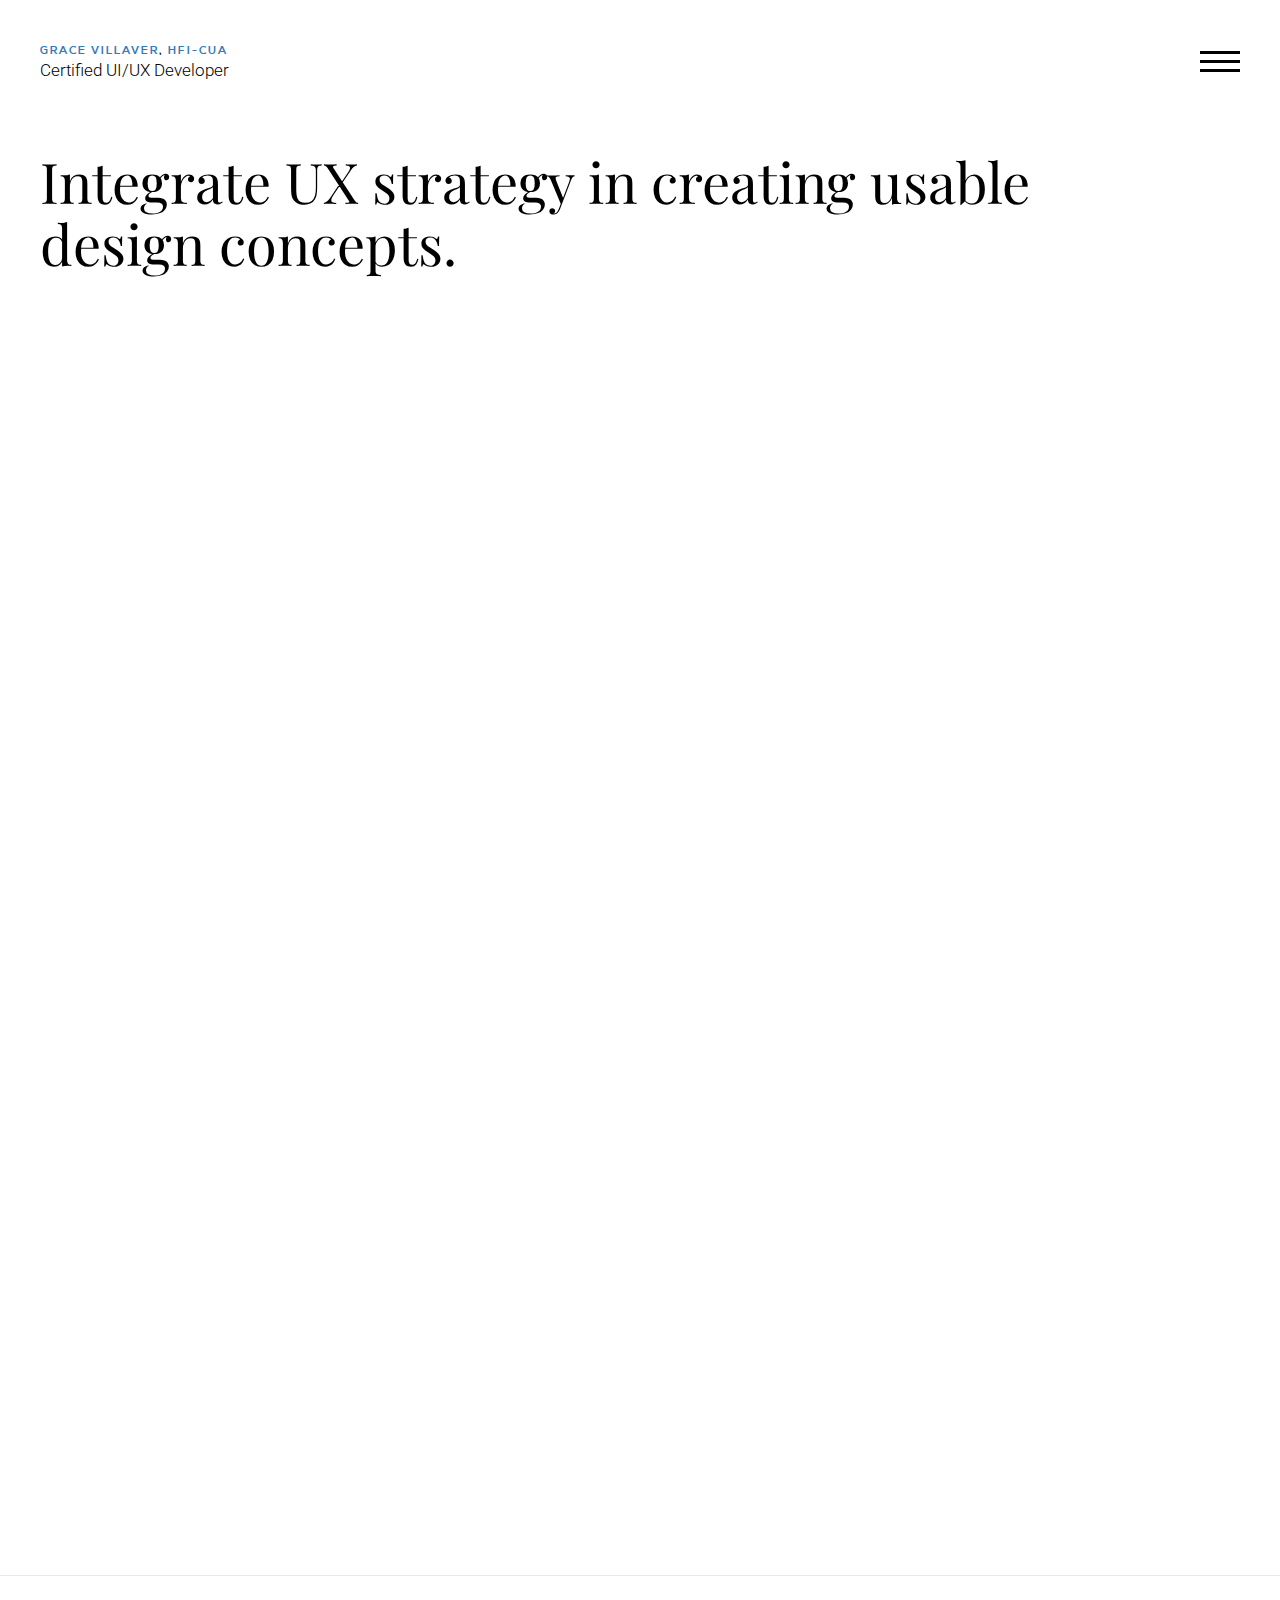
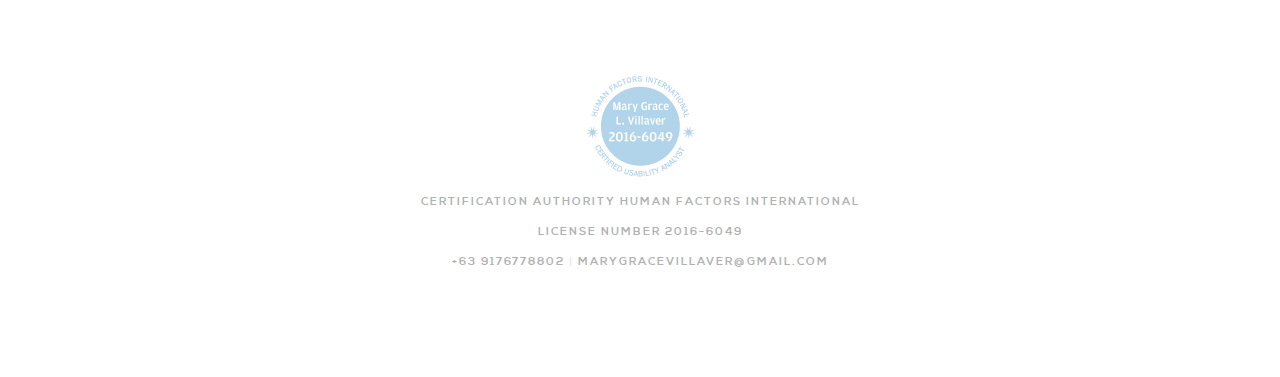
==== index.html @ 96f2c21b "update fav" ====
<!DOCTYPE html>
<html>

<head>
  <title>Mary Grace Villaver - Portfolio</title>
  <meta name="viewport" content="width=device-width, initial-scale=1, maximum-scale=1">
  <meta charset="utf-8">
  <meta name="format-detection" content="telephone=no">
  <link rel="stylesheet" type="text/css" href="css/core.css">
  <link rel="stylesheet" type="text/css" href="css/elements.css">
  <link rel="stylesheet" type="text/css" href="css/custom.css">
  <link rel="icon" type="image/png" href="favicon.png?version=1">
</head>

<body class="preload">
  <div class="container-fluid">
    <header>
      <div class="container">
        <div class="row">
          <div class="col-md-6 col-xs-10">
            <div class="author brand"><a href="/">Grace Villaver</a>, <a
                href="https://humanfactors.com/certification/cua_directorylist_byname.asp?listview=lastname&alphabet=A" target="_blank">HFI-CUA</a>
            </div>
            <div class="title">Certified UI/UX Developer</div>
          </div>
          <div class="col-md-6 col-xs-2">
            <div class="nav-trigger">
              <div class="bar"></div>
              <div class="bar"></div>
              <div class="bar"></div>
            </div>
          </div>
        </div>
      </div>
    </header>
    <section class="intro">
      <div class="container mb-xl">
        <div class="row">
          <div class="col-md-10">
            <h1>Integrate UX strategy in creating usable design concepts.</h1>
          </div>
        </div>
      </div>
      <div class="container" style="display: none;">
        <ul class="filters">
          <li> <a href="#" data-filter="item" class="active filter">All</a></li>
          <li><a href="#" data-filter="artdirection" class="filter">Art Direction</a></li>
          <li><a href="#" data-filter="design" class="filter">Design</a></li>
          <li><a href="#" data-filter="photography" class="filter">Photography</a></li>
        </ul>
      </div>
    </section>
    <section>
      <div class="container">
        <div class="row grid">
          <a href="https://goo.gl/xrkcQx" class="item col-md-3 col-sm-6 col-xs-6 artdirection" target="_blank">
            <div class="inner">
              <div class="thumb"><img alt="Certificates" src="images/portfolio/certification.png"></div>
              <div class="caption">
                <div class="title">Certification</div>
                <!-- <div class="tag">Fashion</div> -->
              </div>
            </div>
          </a>

          <a href="https://photos.app.goo.gl/BHUzDHDjCNUk6UmB6" class="item col-md-3 col-sm-6 col-xs-6 artdirection"
            target="_blank">
            <div class="inner">
              <div class="thumb"><img alt="E-commerce" src="images/portfolio/websites-e.png"></div>
              <div class="caption">
                <div class="title">Websites (E-commerce)</div>
              </div>
            </div>
          </a>

          <a href="https://goo.gl/NF1tDr" class="item col-md-3 col-sm-6 col-xs-6 design lightbox" target="_blank">
            <div class="inner">
              <div class="thumb"><img alt="Mobile" src="images/portfolio/mobile.png"></div>
              <div class="caption">
                <div class="title">Mobile</div>
              </div>
            </div>
          </a>
          <a href="https://goo.gl/photos/QNAVKmdT2AStiPMP7" class="item col-md-3 col-sm-6 col-xs-6 artdirection"
            target="_blank">
            <div class="inner">
              <div class="thumb"><img alt="Websites" src="images/portfolio/websites.png"></div>
              <div class="caption">
                <div class="title">Websites</div>
              </div>
            </div>
          </a>

          <a href="https://goo.gl/LW2xY6" class="item col-md-3 col-sm-6 col-xs-6 photography" target="_blank">
            <div class="inner">
              <div class="thumb"><img alt="Social Media Banners" src="images/portfolio/social.png"></div>
              <div class="caption">
                <div class="title">Social Media Banners</div>
              </div>
            </div>
          </a>

          <a href="https://goo.gl/k7PmaB" class="item col-md-3 col-sm-6 col-xs-6 artdirection" target="_blank">
            <div class="inner">
              <div class="thumb"><img alt="Email Newsletter" src="images/portfolio/email.png"></div>
              <div class="caption">
                <div class="title">Email Newsletter</div>
              </div>
            </div>
          </a>
    
          <a href="https://goo.gl/ynpqjy" class="item col-md-3 col-sm-6 col-xs-6 identity" target="_blank">
            <div class="inner">
              <div class="thumb"><img alt="UN IOM Works" src="images/portfolio/08.png"></div>
              <div class="caption">
                <div class="title">UN IOM Works</div>
              </div>
            </div>
          </a>
          <a href="https://goo.gl/6w8etf" class="item col-md-3 col-sm-6 col-xs-6 identity" target="_blank">
            <div class="inner">
              <div class="thumb"><img alt="Collaterals" src="images/portfolio/collaterals.png"></div>
              <div class="caption">
                <div class="title">Collaterals</div>
              </div>
            </div>
          </a>

          <a href="images/cv-mary-grace-villaver-cua.pdf" target="_blank" class="item col-md-3 col-sm-6 col-xs-6 photography" download>
            <div class="inner">
              <div class="thumb"><img alt="Lifestyle" src="images/portfolio/download.png"></div>
              <div class="caption">
                <div class="title">Download my CV</div>
              </div>
            </div>
          </a>

        </div>
      </div>
    </section>
    <footer>
      <div class="container">
        <div class="row" style="line-height:30px;">
          <div class="col-md-12 text-center" style="margin-bottom:10px;"><span><img alt="HFI Seal"
                src="images/hfi-seal.png"></span>
          </div>
          <div class="col-md-12 text-center"><span>CERTIFICATION AUTHORITY Human Factors International</span></div>
          <div class="col-md-12 text-center"><span>LICENSE NUMBER 2016-6049</span></div>
          <div class="col-md-12 text-center"><span>+63 9176778802 <span
                class="divider"> | </span>marygracevillaver@gmail.com</span></div>
        </div>
      </div>
    </footer>
  </div>
  <aside id="navigation">
    <div class="inner">
      <div class="nav-trigger">
        <div class="bar"></div>
        <div class="bar"></div>
        <div class="bar"></div>
      </div>
      <ul class="menu">
        <li> <a href="/">Works</a></li>
        <li> <a href="pages/about.html">About</a></li>
        <!-- <li> <a href="pages/blog.html">Blog</a></li> -->
      </ul>
      <hr>
      <p>"With about ten years of Professional experience practicing the field of UX/UI and as a Certified Usability
        Analyst. I have been involved in interpreting business needs and integrate UX strategy in creating usable design
        concepts. Produce functional front-end experiences that will complement the back-end, as designed by outsourced
        software development teams. Interpret business needs and integrate UX strategy in creating usable design
        concepts.Conduct user acceptance tests and research for ways to improve design features.</p>
      <hr>
      <ul class="menu-small">
        <li> <a href="https://www.linkedin.com/in/grace-villaver-hfi-cua" target="_blank">Linkedin</a></li>
        <li> <a href="mailto:marygracevillaver@gmail.com?Subject=Hello">Email</a></li>
        <li> <a href="images/cv-mary-grace-villaver-cua.pdf" target="_blank" download>Download my CV</a></li>
      </ul>
    </div>
  </aside>
  <script src="js/assets/jquery.js"></script>
  <script src="js/assets/bootstrap.js"></script>
  <script src="js/assets/imagesloaded.pkgd.min.js"></script>
  <script src="js/assets/validation.js"></script>
  <script src="js/assets/packery.pkgd.min.js"></script>
  <script src="js/assets/velocity.min.js"></script>
  <script src="js/assets/typed.min.js"></script>
  <script src="modules/tera-lightbox/tera-lightbox.js"></script>
  <script src="js/assets/animsition.js"></script>
  <script src="js/functions.js"></script>
</body>

</html>
---- css/core.css ----
@charset "UTF-8";
/*--------------
---   Core   ---
---------------*/
/*!
 * Bootstrap v3.3.6 (http://getbootstrap.com)
 * Copyright 2011-2015 Twitter, Inc.
 * Licensed under MIT (https://github.com/twbs/bootstrap/blob/master/LICENSE)
 */
/*! normalize.css v3.0.3 | MIT License | github.com/necolas/normalize.css */
@import url(https://fonts.googleapis.com/css?family=Roboto:400,300,700);
@import url(https://fonts.googleapis.com/css?family=Playfair+Display);
html {
  font-family: sans-serif;
  -ms-text-size-adjust: 100%;
  -webkit-text-size-adjust: 100%;
}

body {
  margin: 0;
}

article,
aside,
details,
figcaption,
figure,
footer,
header,
hgroup,
main,
menu,
nav,
section,
summary {
  display: block;
}

audio,
canvas,
progress,
video {
  display: inline-block;
  vertical-align: baseline;
}

audio:not([controls]) {
  display: none;
  height: 0;
}

[hidden],
template {
  display: none;
}

a {
  background-color: transparent;
}

a:active,
a:hover {
  outline: 0;
}

abbr[title] {
  border-bottom: 1px dotted;
}

b,
strong {
  font-weight: bold;
}

dfn {
  font-style: italic;
}

h1 {
  font-size: 2em;
  margin: 0.67em 0;
}

mark {
  background: #ff0;
  color: #000;
}

small {
  font-size: 80%;
}

sub,
sup {
  font-size: 75%;
  line-height: 0;
  position: relative;
  vertical-align: baseline;
}

sup {
  top: -0.5em;
}

sub {
  bottom: -0.25em;
}

img {
  border: 0;
}

svg:not(:root) {
  overflow: hidden;
}

figure {
  margin: 1em 40px;
}

hr {
  box-sizing: content-box;
  height: 0;
}

pre {
  overflow: auto;
}

code,
kbd,
pre,
samp {
  font-family: monospace, monospace;
  font-size: 1em;
}

button,
input,
optgroup,
select,
textarea {
  color: inherit;
  font: inherit;
  margin: 0;
}

button {
  overflow: visible;
}

button,
select {
  text-transform: none;
}

button,
html input[type="button"],
input[type="reset"],
input[type="submit"] {
  -webkit-appearance: button;
  cursor: pointer;
}

button[disabled],
html input[disabled] {
  cursor: default;
}

button::-moz-focus-inner,
input::-moz-focus-inner {
  border: 0;
  padding: 0;
}

input {
  line-height: normal;
}

input[type="checkbox"],
input[type="radio"] {
  box-sizing: border-box;
  padding: 0;
}

input[type="number"]::-webkit-inner-spin-button,
input[type="number"]::-webkit-outer-spin-button {
  height: auto;
}

input[type="search"] {
  -webkit-appearance: textfield;
  box-sizing: content-box;
}

input[type="search"]::-webkit-search-cancel-button,
input[type="search"]::-webkit-search-decoration {
  -webkit-appearance: none;
}

fieldset {
  border: 1px solid #c0c0c0;
  margin: 0 2px;
  padding: 0.35em 0.625em 0.75em;
}

legend {
  border: 0;
  padding: 0;
}

textarea {
  overflow: auto;
}

optgroup {
  font-weight: bold;
}

table {
  border-collapse: collapse;
  border-spacing: 0;
}

td,
th {
  padding: 0;
}

/*! Source: https://github.com/h5bp/html5-boilerplate/blob/master/src/css/main.css */
@media print {
  *,
  *:before,
  *:after {
    background: transparent !important;
    color: #000 !important;
    box-shadow: none !important;
    text-shadow: none !important;
  }
  a,
  a:visited {
    text-decoration: underline;
  }
  a[href]:after {
    content: " (" attr(href) ")";
  }
  abbr[title]:after {
    content: " (" attr(title) ")";
  }
  a[href^="#"]:after,
  a[href^="javascript:"]:after {
    content: "";
  }
  pre,
  blockquote {
    border: 1px solid #999;
    page-break-inside: avoid;
  }
  thead {
    display: table-header-group;
  }
  tr,
  img {
    page-break-inside: avoid;
  }
  img {
    max-width: 100% !important;
  }
  p,
  h2,
  h3 {
    orphans: 3;
    widows: 3;
  }
  h2,
  h3 {
    page-break-after: avoid;
  }
  .navbar {
    display: none;
  }
  .btn > .caret,
  .dropup > .btn > .caret {
    border-top-color: #000 !important;
  }
  .label {
    border: 1px solid #000;
  }
  .table {
    border-collapse: collapse !important;
  }
  .table td,
  .table th {
    background-color: #fff !important;
  }
  .table-bordered th,
  .table-bordered td {
    border: 1px solid #ddd !important;
  }
}

@font-face {
  font-family: 'Glyphicons Halflings';
  src: url("../fonts/bootstrap/glyphicons-halflings-regular.eot");
  src: url("../fonts/bootstrap/glyphicons-halflings-regular.eot?#iefix") format("embedded-opentype"), url("../fonts/bootstrap/glyphicons-halflings-regular.woff2") format("woff2"), url("../fonts/bootstrap/glyphicons-halflings-regular.woff") format("woff"), url("../fonts/bootstrap/glyphicons-halflings-regular.ttf") format("truetype"), url("../fonts/bootstrap/glyphicons-halflings-regular.svg#glyphicons_halflingsregular") format("svg");
}

.glyphicon {
  position: relative;
  top: 1px;
  display: inline-block;
  font-family: 'Glyphicons Halflings';
  font-style: normal;
  font-weight: normal;
  line-height: 1;
  -webkit-font-smoothing: antialiased;
  -moz-osx-font-smoothing: grayscale;
}

.glyphicon-asterisk:before {
  content: "\002a";
}

.glyphicon-plus:before {
  content: "\002b";
}

.glyphicon-euro:before,
.glyphicon-eur:before {
  content: "\20ac";
}

.glyphicon-minus:before {
  content: "\2212";
}

.glyphicon-cloud:before {
  content: "\2601";
}

.glyphicon-envelope:before {
  content: "\2709";
}

.glyphicon-pencil:before {
  content: "\270f";
}

.glyphicon-glass:before {
  content: "\e001";
}

.glyphicon-music:before {
  content: "\e002";
}

.glyphicon-search:before {
  content: "\e003";
}

.glyphicon-heart:before {
  content: "\e005";
}

.glyphicon-star:before {
  content: "\e006";
}

.glyphicon-star-empty:before {
  content: "\e007";
}

.glyphicon-user:before {
  content: "\e008";
}

.glyphicon-film:before {
  content: "\e009";
}

.glyphicon-th-large:before {
  content: "\e010";
}

.glyphicon-th:before {
  content: "\e011";
}

.glyphicon-th-list:before {
  content: "\e012";
}

.glyphicon-ok:before {
  content: "\e013";
}

.glyphicon-remove:before {
  content: "\e014";
}

.glyphicon-zoom-in:before {
  content: "\e015";
}

.glyphicon-zoom-out:before {
  content: "\e016";
}

.glyphicon-off:before {
  content: "\e017";
}

.glyphicon-signal:before {
  content: "\e018";
}

.glyphicon-cog:before {
  content: "\e019";
}

.glyphicon-trash:before {
  content: "\e020";
}

.glyphicon-home:before {
  content: "\e021";
}

.glyphicon-file:before {
  content: "\e022";
}

.glyphicon-time:before {
  content: "\e023";
}

.glyphicon-road:before {
  content: "\e024";
}

.glyphicon-download-alt:before {
  content: "\e025";
}

.glyphicon-download:before {
  content: "\e026";
}

.glyphicon-upload:before {
  content: "\e027";
}

.glyphicon-inbox:before {
  content: "\e028";
}

.glyphicon-play-circle:before {
  content: "\e029";
}

.glyphicon-repeat:before {
  content: "\e030";
}

.glyphicon-refresh:before {
  content: "\e031";
}

.glyphicon-list-alt:before {
  content: "\e032";
}

.glyphicon-lock:before {
  content: "\e033";
}

.glyphicon-flag:before {
  content: "\e034";
}

.glyphicon-headphones:before {
  content: "\e035";
}

.glyphicon-volume-off:before {
  content: "\e036";
}

.glyphicon-volume-down:before {
  content: "\e037";
}

.glyphicon-volume-up:before {
  content: "\e038";
}

.glyphicon-qrcode:before {
  content: "\e039";
}

.glyphicon-barcode:before {
  content: "\e040";
}

.glyphicon-tag:before {
  content: "\e041";
}

.glyphicon-tags:before {
  content: "\e042";
}

.glyphicon-book:before {
  content: "\e043";
}

.glyphicon-bookmark:before {
  content: "\e044";
}

.glyphicon-print:before {
  content: "\e045";
}

.glyphicon-camera:before {
  content: "\e046";
}

.glyphicon-font:before {
  content: "\e047";
}

.glyphicon-bold:before {
  content: "\e048";
}

.glyphicon-italic:before {
  content: "\e049";
}

.glyphicon-text-height:before {
  content: "\e050";
}

.glyphicon-text-width:before {
  content: "\e051";
}

.glyphicon-align-left:before {
  content: "\e052";
}

.glyphicon-align-center:before {
  content: "\e053";
}

.glyphicon-align-right:before {
  content: "\e054";
}

.glyphicon-align-justify:before {
  content: "\e055";
}

.glyphicon-list:before {
  content: "\e056";
}

.glyphicon-indent-left:before {
  content: "\e057";
}

.glyphicon-indent-right:before {
  content: "\e058";
}

.glyphicon-facetime-video:before {
  content: "\e059";
}

.glyphicon-picture:before {
  content: "\e060";
}

.glyphicon-map-marker:before {
  content: "\e062";
}

.glyphicon-adjust:before {
  content: "\e063";
}

.glyphicon-tint:before {
  content: "\e064";
}

.glyphicon-edit:before {
  content: "\e065";
}

.glyphicon-share:before {
  content: "\e066";
}

.glyphicon-check:before {
  content: "\e067";
}

.glyphicon-move:before {
  content: "\e068";
}

.glyphicon-step-backward:before {
  content: "\e069";
}

.glyphicon-fast-backward:before {
  content: "\e070";
}

.glyphicon-backward:before {
  content: "\e071";
}

.glyphicon-play:before {
  content: "\e072";
}

.glyphicon-pause:before {
  content: "\e073";
}

.glyphicon-stop:before {
  content: "\e074";
}

.glyphicon-forward:before {
  content: "\e075";
}

.glyphicon-fast-forward:before {
  content: "\e076";
}

.glyphicon-step-forward:before {
  content: "\e077";
}

.glyphicon-eject:before {
  content: "\e078";
}

.glyphicon-chevron-left:before {
  content: "\e079";
}

.glyphicon-chevron-right:before {
  content: "\e080";
}

.glyphicon-plus-sign:before {
  content: "\e081";
}

.glyphicon-minus-sign:before {
  content: "\e082";
}

.glyphicon-remove-sign:before {
  content: "\e083";
}

.glyphicon-ok-sign:before {
  content: "\e084";
}

.glyphicon-question-sign:before {
  content: "\e085";
}

.glyphicon-info-sign:before {
  content: "\e086";
}

.glyphicon-screenshot:before {
  content: "\e087";
}

.glyphicon-remove-circle:before {
  content: "\e088";
}

.glyphicon-ok-circle:before {
  content: "\e089";
}

.glyphicon-ban-circle:before {
  content: "\e090";
}

.glyphicon-arrow-left:before {
  content: "\e091";
}

.glyphicon-arrow-right:before {
  content: "\e092";
}

.glyphicon-arrow-up:before {
  content: "\e093";
}

.glyphicon-arrow-down:before {
  content: "\e094";
}

.glyphicon-share-alt:before {
  content: "\e095";
}

.glyphicon-resize-full:before {
  content: "\e096";
}

.glyphicon-resize-small:before {
  content: "\e097";
}

.glyphicon-exclamation-sign:before {
  content: "\e101";
}

.glyphicon-gift:before {
  content: "\e102";
}

.glyphicon-leaf:before {
  content: "\e103";
}

.glyphicon-fire:before {
  content: "\e104";
}

.glyphicon-eye-open:before {
  content: "\e105";
}

.glyphicon-eye-close:before {
  content: "\e106";
}

.glyphicon-warning-sign:before {
  content: "\e107";
}

.glyphicon-plane:before {
  content: "\e108";
}

.glyphicon-calendar:before {
  content: "\e109";
}

.glyphicon-random:before {
  content: "\e110";
}

.glyphicon-comment:before {
  content: "\e111";
}

.glyphicon-magnet:before {
  content: "\e112";
}

.glyphicon-chevron-up:before {
  content: "\e113";
}

.glyphicon-chevron-down:before {
  content: "\e114";
}

.glyphicon-retweet:before {
  content: "\e115";
}

.glyphicon-shopping-cart:before {
  content: "\e116";
}

.glyphicon-folder-close:before {
  content: "\e117";
}

.glyphicon-folder-open:before {
  content: "\e118";
}

.glyphicon-resize-vertical:before {
  content: "\e119";
}

.glyphicon-resize-horizontal:before {
  content: "\e120";
}

.glyphicon-hdd:before {
  content: "\e121";
}

.glyphicon-bullhorn:before {
  content: "\e122";
}

.glyphicon-bell:before {
  content: "\e123";
}

.glyphicon-certificate:before {
  content: "\e124";
}

.glyphicon-thumbs-up:before {
  content: "\e125";
}

.glyphicon-thumbs-down:before {
  content: "\e126";
}

.glyphicon-hand-right:before {
  content: "\e127";
}

.glyphicon-hand-left:before {
  content: "\e128";
}

.glyphicon-hand-up:before {
  content: "\e129";
}

.glyphicon-hand-down:before {
  content: "\e130";
}

.glyphicon-circle-arrow-right:before {
  content: "\e131";
}

.glyphicon-circle-arrow-left:before {
  content: "\e132";
}

.glyphicon-circle-arrow-up:before {
  content: "\e133";
}

.glyphicon-circle-arrow-down:before {
  content: "\e134";
}

.glyphicon-globe:before {
  content: "\e135";
}

.glyphicon-wrench:before {
  content: "\e136";
}

.glyphicon-tasks:before {
  content: "\e137";
}

.glyphicon-filter:before {
  content: "\e138";
}

.glyphicon-briefcase:before {
  content: "\e139";
}

.glyphicon-fullscreen:before {
  content: "\e140";
}

.glyphicon-dashboard:before {
  content: "\e141";
}

.glyphicon-paperclip:before {
  content: "\e142";
}

.glyphicon-heart-empty:before {
  content: "\e143";
}

.glyphicon-link:before {
  content: "\e144";
}

.glyphicon-phone:before {
  content: "\e145";
}

.glyphicon-pushpin:before {
  content: "\e146";
}

.glyphicon-usd:before {
  content: "\e148";
}

.glyphicon-gbp:before {
  content: "\e149";
}

.glyphicon-sort:before {
  content: "\e150";
}

.glyphicon-sort-by-alphabet:before {
  content: "\e151";
}

.glyphicon-sort-by-alphabet-alt:before {
  content: "\e152";
}

.glyphicon-sort-by-order:before {
  content: "\e153";
}

.glyphicon-sort-by-order-alt:before {
  content: "\e154";
}

.glyphicon-sort-by-attributes:before {
  content: "\e155";
}

.glyphicon-sort-by-attributes-alt:before {
  content: "\e156";
}

.glyphicon-unchecked:before {
  content: "\e157";
}

.glyphicon-expand:before {
  content: "\e158";
}

.glyphicon-collapse-down:before {
  content: "\e159";
}

.glyphicon-collapse-up:before {
  content: "\e160";
}

.glyphicon-log-in:before {
  content: "\e161";
}

.glyphicon-flash:before {
  content: "\e162";
}

.glyphicon-log-out:before {
  content: "\e163";
}

.glyphicon-new-window:before {
  content: "\e164";
}

.glyphicon-record:before {
  content: "\e165";
}

.glyphicon-save:before {
  content: "\e166";
}

.glyphicon-open:before {
  content: "\e167";
}

.glyphicon-saved:before {
  content: "\e168";
}

.glyphicon-import:before {
  content: "\e169";
}

.glyphicon-export:before {
  content: "\e170";
}

.glyphicon-send:before {
  content: "\e171";
}

.glyphicon-floppy-disk:before {
  content: "\e172";
}

.glyphicon-floppy-saved:before {
  content: "\e173";
}

.glyphicon-floppy-remove:before {
  content: "\e174";
}

.glyphicon-floppy-save:before {
  content: "\e175";
}

.glyphicon-floppy-open:before {
  content: "\e176";
}

.glyphicon-credit-card:before {
  content: "\e177";
}

.glyphicon-transfer:before {
  content: "\e178";
}

.glyphicon-cutlery:before {
  content: "\e179";
}

.glyphicon-header:before {
  content: "\e180";
}

.glyphicon-compressed:before {
  content: "\e181";
}

.glyphicon-earphone:before {
  content: "\e182";
}

.glyphicon-phone-alt:before {
  content: "\e183";
}

.glyphicon-tower:before {
  content: "\e184";
}

.glyphicon-stats:before {
  content: "\e185";
}

.glyphicon-sd-video:before {
  content: "\e186";
}

.glyphicon-hd-video:before {
  content: "\e187";
}

.glyphicon-subtitles:before {
  content: "\e188";
}

.glyphicon-sound-stereo:before {
  content: "\e189";
}

.glyphicon-sound-dolby:before {
  content: "\e190";
}

.glyphicon-sound-5-1:before {
  content: "\e191";
}

.glyphicon-sound-6-1:before {
  content: "\e192";
}

.glyphicon-sound-7-1:before {
  content: "\e193";
}

.glyphicon-copyright-mark:before {
  content: "\e194";
}

.glyphicon-registration-mark:before {
  content: "\e195";
}

.glyphicon-cloud-download:before {
  content: "\e197";
}

.glyphicon-cloud-upload:before {
  content: "\e198";
}

.glyphicon-tree-conifer:before {
  content: "\e199";
}

.glyphicon-tree-deciduous:before {
  content: "\e200";
}

.glyphicon-cd:before {
  content: "\e201";
}

.glyphicon-save-file:before {
  content: "\e202";
}

.glyphicon-open-file:before {
  content: "\e203";
}

.glyphicon-level-up:before {
  content: "\e204";
}

.glyphicon-copy:before {
  content: "\e205";
}

.glyphicon-paste:before {
  content: "\e206";
}

.glyphicon-alert:before {
  content: "\e209";
}

.glyphicon-equalizer:before {
  content: "\e210";
}

.glyphicon-king:before {
  content: "\e211";
}

.glyphicon-queen:before {
  content: "\e212";
}

.glyphicon-pawn:before {
  content: "\e213";
}

.glyphicon-bishop:before {
  content: "\e214";
}

.glyphicon-knight:before {
  content: "\e215";
}

.glyphicon-baby-formula:before {
  content: "\e216";
}

.glyphicon-tent:before {
  content: "\26fa";
}

.glyphicon-blackboard:before {
  content: "\e218";
}

.glyphicon-bed:before {
  content: "\e219";
}

.glyphicon-apple:before {
  content: "\f8ff";
}

.glyphicon-erase:before {
  content: "\e221";
}

.glyphicon-hourglass:before {
  content: "\231b";
}

.glyphicon-lamp:before {
  content: "\e223";
}

.glyphicon-duplicate:before {
  content: "\e224";
}

.glyphicon-piggy-bank:before {
  content: "\e225";
}

.glyphicon-scissors:before {
  content: "\e226";
}

.glyphicon-bitcoin:before {
  content: "\e227";
}

.glyphicon-btc:before {
  content: "\e227";
}

.glyphicon-xbt:before {
  content: "\e227";
}

.glyphicon-yen:before {
  content: "\00a5";
}

.glyphicon-jpy:before {
  content: "\00a5";
}

.glyphicon-ruble:before {
  content: "\20bd";
}

.glyphicon-rub:before {
  content: "\20bd";
}

.glyphicon-scale:before {
  content: "\e230";
}

.glyphicon-ice-lolly:before {
  content: "\e231";
}

.glyphicon-ice-lolly-tasted:before {
  content: "\e232";
}

.glyphicon-education:before {
  content: "\e233";
}

.glyphicon-option-horizontal:before {
  content: "\e234";
}

.glyphicon-option-vertical:before {
  content: "\e235";
}

.glyphicon-menu-hamburger:before {
  content: "\e236";
}

.glyphicon-modal-window:before {
  content: "\e237";
}

.glyphicon-oil:before {
  content: "\e238";
}

.glyphicon-grain:before {
  content: "\e239";
}

.glyphicon-sunglasses:before {
  content: "\e240";
}

.glyphicon-text-size:before {
  content: "\e241";
}

.glyphicon-text-color:before {
  content: "\e242";
}

.glyphicon-text-background:before {
  content: "\e243";
}

.glyphicon-object-align-top:before {
  content: "\e244";
}

.glyphicon-object-align-bottom:before {
  content: "\e245";
}

.glyphicon-object-align-horizontal:before {
  content: "\e246";
}

.glyphicon-object-align-left:before {
  content: "\e247";
}

.glyphicon-object-align-vertical:before {
  content: "\e248";
}

.glyphicon-object-align-right:before {
  content: "\e249";
}

.glyphicon-triangle-right:before {
  content: "\e250";
}

.glyphicon-triangle-left:before {
  content: "\e251";
}

.glyphicon-triangle-bottom:before {
  content: "\e252";
}

.glyphicon-triangle-top:before {
  content: "\e253";
}

.glyphicon-console:before {
  content: "\e254";
}

.glyphicon-superscript:before {
  content: "\e255";
}

.glyphicon-subscript:before {
  content: "\e256";
}

.glyphicon-menu-left:before {
  content: "\e257";
}

.glyphicon-menu-right:before {
  content: "\e258";
}

.glyphicon-menu-down:before {
  content: "\e259";
}

.glyphicon-menu-up:before {
  content: "\e260";
}

* {
  box-sizing: border-box;
}

*:before,
*:after {
  box-sizing: border-box;
}

html {
  font-size: 10px;
  -webkit-tap-highlight-color: transparent;
}

body {
  font-family: "Helvetica Neue", Helvetica, Arial, sans-serif;
  font-size: 14px;
  line-height: 1.42857;
  color: #333333;
  background-color: #fff;
}

input,
button,
select,
textarea {
  font-family: inherit;
  font-size: inherit;
  line-height: inherit;
}

a {
  color: #337ab7;
  text-decoration: none;
}

a:hover, a:focus {
  color: #23527c;
  text-decoration: underline;
}

a:focus {
  outline: thin dotted;
  outline: 5px auto -webkit-focus-ring-color;
  outline-offset: -2px;
}

figure {
  margin: 0;
}

img {
  vertical-align: middle;
}

.img-responsive {
  display: block;
  max-width: 100%;
  height: auto;
}

.img-rounded {
  border-radius: 6px;
}

.img-thumbnail {
  padding: 4px;
  line-height: 1.42857;
  background-color: #fff;
  border: 1px solid #ddd;
  border-radius: 4px;
  -webkit-transition: all 0.2s ease-in-out;
  transition: all 0.2s ease-in-out;
  display: inline-block;
  max-width: 100%;
  height: auto;
}

.img-circle {
  border-radius: 50%;
}

hr {
  margin-top: 20px;
  margin-bottom: 20px;
  border: 0;
  border-top: 1px solid #eeeeee;
}

.sr-only {
  position: absolute;
  width: 1px;
  height: 1px;
  margin: -1px;
  padding: 0;
  overflow: hidden;
  clip: rect(0, 0, 0, 0);
  border: 0;
}

.sr-only-focusable:active, .sr-only-focusable:focus {
  position: static;
  width: auto;
  height: auto;
  margin: 0;
  overflow: visible;
  clip: auto;
}

[role="button"] {
  cursor: pointer;
}

h1, h2, h3, h4, h5, h6,
.h1, .h2, .h3, .h4, .h5, .h6 {
  font-family: inherit;
  font-weight: 500;
  line-height: 1.1;
  color: inherit;
}

h1 small,
h1 .small, h2 small,
h2 .small, h3 small,
h3 .small, h4 small,
h4 .small, h5 small,
h5 .small, h6 small,
h6 .small,
.h1 small,
.h1 .small, .h2 small,
.h2 .small, .h3 small,
.h3 .small, .h4 small,
.h4 .small, .h5 small,
.h5 .small, .h6 small,
.h6 .small {
  font-weight: normal;
  line-height: 1;
  color: #777777;
}

h1, .h1,
h2, .h2,
h3, .h3 {
  margin-top: 20px;
  margin-bottom: 10px;
}

h1 small,
h1 .small, .h1 small,
.h1 .small,
h2 small,
h2 .small, .h2 small,
.h2 .small,
h3 small,
h3 .small, .h3 small,
.h3 .small {
  font-size: 65%;
}

h4, .h4,
h5, .h5,
h6, .h6 {
  margin-top: 10px;
  margin-bottom: 10px;
}

h4 small,
h4 .small, .h4 small,
.h4 .small,
h5 small,
h5 .small, .h5 small,
.h5 .small,
h6 small,
h6 .small, .h6 small,
.h6 .small {
  font-size: 75%;
}

h1, .h1 {
  font-size: 36px;
}

h2, .h2 {
  font-size: 30px;
}

h3, .h3 {
  font-size: 24px;
}

h4, .h4 {
  font-size: 18px;
}

h5, .h5 {
  font-size: 14px;
}

h6, .h6 {
  font-size: 12px;
}

p {
  margin: 0 0 10px;
}

.lead {
  margin-bottom: 20px;
  font-size: 16px;
  font-weight: 300;
  line-height: 1.4;
}

@media (min-width: 768px) {
  .lead {
    font-size: 21px;
  }
}

small,
.small {
  font-size: 85%;
}

mark,
.mark {
  background-color: #fcf8e3;
  padding: .2em;
}

.text-left {
  text-align: left;
}

.text-right {
  text-align: right;
}

.text-center {
  text-align: center;
}

.text-justify {
  text-align: justify;
}

.text-nowrap {
  white-space: nowrap;
}

.text-lowercase {
  text-transform: lowercase;
}

.text-uppercase, .initialism {
  text-transform: uppercase;
}

.text-capitalize {
  text-transform: capitalize;
}

.text-muted {
  color: #777777;
}

.text-primary {
  color: #337ab7;
}

a.text-primary:hover,
a.text-primary:focus {
  color: #286090;
}

.text-success {
  color: #3c763d;
}

a.text-success:hover,
a.text-success:focus {
  color: #2b542c;
}

.text-info {
  color: #31708f;
}

a.text-info:hover,
a.text-info:focus {
  color: #245269;
}

.text-warning {
  color: #8a6d3b;
}

a.text-warning:hover,
a.text-warning:focus {
  color: #66512c;
}

.text-danger {
  color: #a94442;
}

a.text-danger:hover,
a.text-danger:focus {
  color: #843534;
}

.bg-primary {
  color: #fff;
}

.bg-primary {
  background-color: #337ab7;
}

a.bg-primary:hover,
a.bg-primary:focus {
  background-color: #286090;
}

.bg-success {
  background-color: #dff0d8;
}

a.bg-success:hover,
a.bg-success:focus {
  background-color: #c1e2b3;
}

.bg-info {
  background-color: #d9edf7;
}

a.bg-info:hover,
a.bg-info:focus {
  background-color: #afd9ee;
}

.bg-warning {
  background-color: #fcf8e3;
}

a.bg-warning:hover,
a.bg-warning:focus {
  background-color: #f7ecb5;
}

.bg-danger {
  background-color: #f2dede;
}

a.bg-danger:hover,
a.bg-danger:focus {
  background-color: #e4b9b9;
}

.page-header {
  padding-bottom: 9px;
  margin: 40px 0 20px;
  border-bottom: 1px solid #eeeeee;
}

ul,
ol {
  margin-top: 0;
  margin-bottom: 10px;
}

ul ul,
ul ol,
ol ul,
ol ol {
  margin-bottom: 0;
}

.list-unstyled {
  padding-left: 0;
  list-style: none;
}

.list-inline {
  padding-left: 0;
  list-style: none;
  margin-left: -5px;
}

.list-inline > li {
  display: inline-block;
  padding-left: 5px;
  padding-right: 5px;
}

dl {
  margin-top: 0;
  margin-bottom: 20px;
}

dt,
dd {
  line-height: 1.42857;
}

dt {
  font-weight: bold;
}

dd {
  margin-left: 0;
}

.dl-horizontal dd:before, .dl-horizontal dd:after {
  content: " ";
  display: table;
}

.dl-horizontal dd:after {
  clear: both;
}

@media (min-width: 768px) {
  .dl-horizontal dt {
    float: left;
    width: 160px;
    clear: left;
    text-align: right;
    overflow: hidden;
    text-overflow: ellipsis;
    white-space: nowrap;
  }
  .dl-horizontal dd {
    margin-left: 180px;
  }
}

abbr[title],
abbr[data-original-title] {
  cursor: help;
  border-bottom: 1px dotted #777777;
}

.initialism {
  font-size: 90%;
}

blockquote {
  padding: 10px 20px;
  margin: 0 0 20px;
  font-size: 17.5px;
  border-left: 5px solid #eeeeee;
}

blockquote p:last-child,
blockquote ul:last-child,
blockquote ol:last-child {
  margin-bottom: 0;
}

blockquote footer,
blockquote small,
blockquote .small {
  display: block;
  font-size: 80%;
  line-height: 1.42857;
  color: #777777;
}

blockquote footer:before,
blockquote small:before,
blockquote .small:before {
  content: '\2014 \00A0';
}

.blockquote-reverse,
blockquote.pull-right {
  padding-right: 15px;
  padding-left: 0;
  border-right: 5px solid #eeeeee;
  border-left: 0;
  text-align: right;
}

.blockquote-reverse footer:before,
.blockquote-reverse small:before,
.blockquote-reverse .small:before,
blockquote.pull-right footer:before,
blockquote.pull-right small:before,
blockquote.pull-right .small:before {
  content: '';
}

.blockquote-reverse footer:after,
.blockquote-reverse small:after,
.blockquote-reverse .small:after,
blockquote.pull-right footer:after,
blockquote.pull-right small:after,
blockquote.pull-right .small:after {
  content: '\00A0 \2014';
}

address {
  margin-bottom: 20px;
  font-style: normal;
  line-height: 1.42857;
}

code,
kbd,
pre,
samp {
  font-family: Menlo, Monaco, Consolas, "Courier New", monospace;
}

code {
  padding: 2px 4px;
  font-size: 90%;
  color: #c7254e;
  background-color: #f9f2f4;
  border-radius: 4px;
}

kbd {
  padding: 2px 4px;
  font-size: 90%;
  color: #fff;
  background-color: #333;
  border-radius: 3px;
  box-shadow: inset 0 -1px 0 rgba(0, 0, 0, 0.25);
}

kbd kbd {
  padding: 0;
  font-size: 100%;
  font-weight: bold;
  box-shadow: none;
}

pre {
  display: block;
  padding: 9.5px;
  margin: 0 0 10px;
  font-size: 13px;
  line-height: 1.42857;
  word-break: break-all;
  word-wrap: break-word;
  color: #333333;
  background-color: #f5f5f5;
  border: 1px solid #ccc;
  border-radius: 4px;
}

pre code {
  padding: 0;
  font-size: inherit;
  color: inherit;
  white-space: pre-wrap;
  background-color: transparent;
  border-radius: 0;
}

.pre-scrollable {
  max-height: 340px;
  overflow-y: scroll;
}

.container {
  margin-right: auto;
  margin-left: auto;
  padding-left: 15px;
  padding-right: 15px;
}

.container:before, .container:after {
  content: " ";
  display: table;
}

.container:after {
  clear: both;
}

@media (min-width: 768px) {
  .container {
    width: 750px;
  }
}

@media (min-width: 992px) {
  .container {
    width: 970px;
  }
}

@media (min-width: 1200px) {
  .container {
    width: 1230px;
  }
}

.container-fluid {
  margin-right: auto;
  margin-left: auto;
  padding-left: 15px;
  padding-right: 15px;
}

.container-fluid:before, .container-fluid:after {
  content: " ";
  display: table;
}

.container-fluid:after {
  clear: both;
}

.row {
  margin-left: -15px;
  margin-right: -15px;
}

.row:before, .row:after {
  content: " ";
  display: table;
}

.row:after {
  clear: both;
}

.col-xs-1, .col-sm-1, .col-md-1, .col-lg-1, .col-xs-2, .col-sm-2, .col-md-2, .col-lg-2, .col-xs-3, .col-sm-3, .col-md-3, .col-lg-3, .col-xs-4, .col-sm-4, .col-md-4, .col-lg-4, .col-xs-5, .col-sm-5, .col-md-5, .col-lg-5, .col-xs-6, .col-sm-6, .col-md-6, .col-lg-6, .col-xs-7, .col-sm-7, .col-md-7, .col-lg-7, .col-xs-8, .col-sm-8, .col-md-8, .col-lg-8, .col-xs-9, .col-sm-9, .col-md-9, .col-lg-9, .col-xs-10, .col-sm-10, .col-md-10, .col-lg-10, .col-xs-11, .col-sm-11, .col-md-11, .col-lg-11, .col-xs-12, .col-sm-12, .col-md-12, .col-lg-12 {
  position: relative;
  min-height: 1px;
  padding-left: 15px;
  padding-right: 15px;
}

.col-xs-1, .col-xs-2, .col-xs-3, .col-xs-4, .col-xs-5, .col-xs-6, .col-xs-7, .col-xs-8, .col-xs-9, .col-xs-10, .col-xs-11, .col-xs-12 {
  float: left;
}

.col-xs-1 {
  width: 8.33333%;
}

.col-xs-2 {
  width: 16.66667%;
}

.col-xs-3 {
  width: 25%;
}

.col-xs-4 {
  width: 33.33333%;
}

.col-xs-5 {
  width: 41.66667%;
}

.col-xs-6 {
  width: 50%;
}

.col-xs-7 {
  width: 58.33333%;
}

.col-xs-8 {
  width: 66.66667%;
}

.col-xs-9 {
  width: 75%;
}

.col-xs-10 {
  width: 83.33333%;
}

.col-xs-11 {
  width: 91.66667%;
}

.col-xs-12 {
  width: 100%;
}

.col-xs-pull-0 {
  right: auto;
}

.col-xs-pull-1 {
  right: 8.33333%;
}

.col-xs-pull-2 {
  right: 16.66667%;
}

.col-xs-pull-3 {
  right: 25%;
}

.col-xs-pull-4 {
  right: 33.33333%;
}

.col-xs-pull-5 {
  right: 41.66667%;
}

.col-xs-pull-6 {
  right: 50%;
}

.col-xs-pull-7 {
  right: 58.33333%;
}

.col-xs-pull-8 {
  right: 66.66667%;
}

.col-xs-pull-9 {
  right: 75%;
}

.col-xs-pull-10 {
  right: 83.33333%;
}

.col-xs-pull-11 {
  right: 91.66667%;
}

.col-xs-pull-12 {
  right: 100%;
}

.col-xs-push-0 {
  left: auto;
}

.col-xs-push-1 {
  left: 8.33333%;
}

.col-xs-push-2 {
  left: 16.66667%;
}

.col-xs-push-3 {
  left: 25%;
}

.col-xs-push-4 {
  left: 33.33333%;
}

.col-xs-push-5 {
  left: 41.66667%;
}

.col-xs-push-6 {
  left: 50%;
}

.col-xs-push-7 {
  left: 58.33333%;
}

.col-xs-push-8 {
  left: 66.66667%;
}

.col-xs-push-9 {
  left: 75%;
}

.col-xs-push-10 {
  left: 83.33333%;
}

.col-xs-push-11 {
  left: 91.66667%;
}

.col-xs-push-12 {
  left: 100%;
}

.col-xs-offset-0 {
  margin-left: 0%;
}

.col-xs-offset-1 {
  margin-left: 8.33333%;
}

.col-xs-offset-2 {
  margin-left: 16.66667%;
}

.col-xs-offset-3 {
  margin-left: 25%;
}

.col-xs-offset-4 {
  margin-left: 33.33333%;
}

.col-xs-offset-5 {
  margin-left: 41.66667%;
}

.col-xs-offset-6 {
  margin-left: 50%;
}

.col-xs-offset-7 {
  margin-left: 58.33333%;
}

.col-xs-offset-8 {
  margin-left: 66.66667%;
}

.col-xs-offset-9 {
  margin-left: 75%;
}

.col-xs-offset-10 {
  margin-left: 83.33333%;
}

.col-xs-offset-11 {
  margin-left: 91.66667%;
}

.col-xs-offset-12 {
  margin-left: 100%;
}

@media (min-width: 768px) {
  .col-sm-1, .col-sm-2, .col-sm-3, .col-sm-4, .col-sm-5, .col-sm-6, .col-sm-7, .col-sm-8, .col-sm-9, .col-sm-10, .col-sm-11, .col-sm-12 {
    float: left;
  }
  .col-sm-1 {
    width: 8.33333%;
  }
  .col-sm-2 {
    width: 16.66667%;
  }
  .col-sm-3 {
    width: 25%;
  }
  .col-sm-4 {
    width: 33.33333%;
  }
  .col-sm-5 {
    width: 41.66667%;
  }
  .col-sm-6 {
    width: 50%;
  }
  .col-sm-7 {
    width: 58.33333%;
  }
  .col-sm-8 {
    width: 66.66667%;
  }
  .col-sm-9 {
    width: 75%;
  }
  .col-sm-10 {
    width: 83.33333%;
  }
  .col-sm-11 {
    width: 91.66667%;
  }
  .col-sm-12 {
    width: 100%;
  }
  .col-sm-pull-0 {
    right: auto;
  }
  .col-sm-pull-1 {
    right: 8.33333%;
  }
  .col-sm-pull-2 {
    right: 16.66667%;
  }
  .col-sm-pull-3 {
    right: 25%;
  }
  .col-sm-pull-4 {
    right: 33.33333%;
  }
  .col-sm-pull-5 {
    right: 41.66667%;
  }
  .col-sm-pull-6 {
    right: 50%;
  }
  .col-sm-pull-7 {
    right: 58.33333%;
  }
  .col-sm-pull-8 {
    right: 66.66667%;
  }
  .col-sm-pull-9 {
    right: 75%;
  }
  .col-sm-pull-10 {
    right: 83.33333%;
  }
  .col-sm-pull-11 {
    right: 91.66667%;
  }
  .col-sm-pull-12 {
    right: 100%;
  }
  .col-sm-push-0 {
    left: auto;
  }
  .col-sm-push-1 {
    left: 8.33333%;
  }
  .col-sm-push-2 {
    left: 16.66667%;
  }
  .col-sm-push-3 {
    left: 25%;
  }
  .col-sm-push-4 {
    left: 33.33333%;
  }
  .col-sm-push-5 {
    left: 41.66667%;
  }
  .col-sm-push-6 {
    left: 50%;
  }
  .col-sm-push-7 {
    left: 58.33333%;
  }
  .col-sm-push-8 {
    left: 66.66667%;
  }
  .col-sm-push-9 {
    left: 75%;
  }
  .col-sm-push-10 {
    left: 83.33333%;
  }
  .col-sm-push-11 {
    left: 91.66667%;
  }
  .col-sm-push-12 {
    left: 100%;
  }
  .col-sm-offset-0 {
    margin-left: 0%;
  }
  .col-sm-offset-1 {
    margin-left: 8.33333%;
  }
  .col-sm-offset-2 {
    margin-left: 16.66667%;
  }
  .col-sm-offset-3 {
    margin-left: 25%;
  }
  .col-sm-offset-4 {
    margin-left: 33.33333%;
  }
  .col-sm-offset-5 {
    margin-left: 41.66667%;
  }
  .col-sm-offset-6 {
    margin-left: 50%;
  }
  .col-sm-offset-7 {
    margin-left: 58.33333%;
  }
  .col-sm-offset-8 {
    margin-left: 66.66667%;
  }
  .col-sm-offset-9 {
    margin-left: 75%;
  }
  .col-sm-offset-10 {
    margin-left: 83.33333%;
  }
  .col-sm-offset-11 {
    margin-left: 91.66667%;
  }
  .col-sm-offset-12 {
    margin-left: 100%;
  }
}

@media (min-width: 992px) {
  .col-md-1, .col-md-2, .col-md-3, .col-md-4, .col-md-5, .col-md-6, .col-md-7, .col-md-8, .col-md-9, .col-md-10, .col-md-11, .col-md-12 {
    float: left;
  }
  .col-md-1 {
    width: 8.33333%;
  }
  .col-md-2 {
    width: 16.66667%;
  }
  .col-md-3 {
    width: 25%;
  }
  .col-md-4 {
    width: 33.33333%;
  }
  .col-md-5 {
    width: 41.66667%;
  }
  .col-md-6 {
    width: 50%;
  }
  .col-md-7 {
    width: 58.33333%;
  }
  .col-md-8 {
    width: 66.66667%;
  }
  .col-md-9 {
    width: 75%;
  }
  .col-md-10 {
    width: 83.33333%;
  }
  .col-md-11 {
    width: 91.66667%;
  }
  .col-md-12 {
    width: 100%;
  }
  .col-md-pull-0 {
    right: auto;
  }
  .col-md-pull-1 {
    right: 8.33333%;
  }
  .col-md-pull-2 {
    right: 16.66667%;
  }
  .col-md-pull-3 {
    right: 25%;
  }
  .col-md-pull-4 {
    right: 33.33333%;
  }
  .col-md-pull-5 {
    right: 41.66667%;
  }
  .col-md-pull-6 {
    right: 50%;
  }
  .col-md-pull-7 {
    right: 58.33333%;
  }
  .col-md-pull-8 {
    right: 66.66667%;
  }
  .col-md-pull-9 {
    right: 75%;
  }
  .col-md-pull-10 {
    right: 83.33333%;
  }
  .col-md-pull-11 {
    right: 91.66667%;
  }
  .col-md-pull-12 {
    right: 100%;
  }
  .col-md-push-0 {
    left: auto;
  }
  .col-md-push-1 {
    left: 8.33333%;
  }
  .col-md-push-2 {
    left: 16.66667%;
  }
  .col-md-push-3 {
    left: 25%;
  }
  .col-md-push-4 {
    left: 33.33333%;
  }
  .col-md-push-5 {
    left: 41.66667%;
  }
  .col-md-push-6 {
    left: 50%;
  }
  .col-md-push-7 {
    left: 58.33333%;
  }
  .col-md-push-8 {
    left: 66.66667%;
  }
  .col-md-push-9 {
    left: 75%;
  }
  .col-md-push-10 {
    left: 83.33333%;
  }
  .col-md-push-11 {
    left: 91.66667%;
  }
  .col-md-push-12 {
    left: 100%;
  }
  .col-md-offset-0 {
    margin-left: 0%;
  }
  .col-md-offset-1 {
    margin-left: 8.33333%;
  }
  .col-md-offset-2 {
    margin-left: 16.66667%;
  }
  .col-md-offset-3 {
    margin-left: 25%;
  }
  .col-md-offset-4 {
    margin-left: 33.33333%;
  }
  .col-md-offset-5 {
    margin-left: 41.66667%;
  }
  .col-md-offset-6 {
    margin-left: 50%;
  }
  .col-md-offset-7 {
    margin-left: 58.33333%;
  }
  .col-md-offset-8 {
    margin-left: 66.66667%;
  }
  .col-md-offset-9 {
    margin-left: 75%;
  }
  .col-md-offset-10 {
    margin-left: 83.33333%;
  }
  .col-md-offset-11 {
    margin-left: 91.66667%;
  }
  .col-md-offset-12 {
    margin-left: 100%;
  }
}

@media (min-width: 1200px) {
  .col-lg-1, .col-lg-2, .col-lg-3, .col-lg-4, .col-lg-5, .col-lg-6, .col-lg-7, .col-lg-8, .col-lg-9, .col-lg-10, .col-lg-11, .col-lg-12 {
    float: left;
  }
  .col-lg-1 {
    width: 8.33333%;
  }
  .col-lg-2 {
    width: 16.66667%;
  }
  .col-lg-3 {
    width: 25%;
  }
  .col-lg-4 {
    width: 33.33333%;
  }
  .col-lg-5 {
    width: 41.66667%;
  }
  .col-lg-6 {
    width: 50%;
  }
  .col-lg-7 {
    width: 58.33333%;
  }
  .col-lg-8 {
    width: 66.66667%;
  }
  .col-lg-9 {
    width: 75%;
  }
  .col-lg-10 {
    width: 83.33333%;
  }
  .col-lg-11 {
    width: 91.66667%;
  }
  .col-lg-12 {
    width: 100%;
  }
  .col-lg-pull-0 {
    right: auto;
  }
  .col-lg-pull-1 {
    right: 8.33333%;
  }
  .col-lg-pull-2 {
    right: 16.66667%;
  }
  .col-lg-pull-3 {
    right: 25%;
  }
  .col-lg-pull-4 {
    right: 33.33333%;
  }
  .col-lg-pull-5 {
    right: 41.66667%;
  }
  .col-lg-pull-6 {
    right: 50%;
  }
  .col-lg-pull-7 {
    right: 58.33333%;
  }
  .col-lg-pull-8 {
    right: 66.66667%;
  }
  .col-lg-pull-9 {
    right: 75%;
  }
  .col-lg-pull-10 {
    right: 83.33333%;
  }
  .col-lg-pull-11 {
    right: 91.66667%;
  }
  .col-lg-pull-12 {
    right: 100%;
  }
  .col-lg-push-0 {
    left: auto;
  }
  .col-lg-push-1 {
    left: 8.33333%;
  }
  .col-lg-push-2 {
    left: 16.66667%;
  }
  .col-lg-push-3 {
    left: 25%;
  }
  .col-lg-push-4 {
    left: 33.33333%;
  }
  .col-lg-push-5 {
    left: 41.66667%;
  }
  .col-lg-push-6 {
    left: 50%;
  }
  .col-lg-push-7 {
    left: 58.33333%;
  }
  .col-lg-push-8 {
    left: 66.66667%;
  }
  .col-lg-push-9 {
    left: 75%;
  }
  .col-lg-push-10 {
    left: 83.33333%;
  }
  .col-lg-push-11 {
    left: 91.66667%;
  }
  .col-lg-push-12 {
    left: 100%;
  }
  .col-lg-offset-0 {
    margin-left: 0%;
  }
  .col-lg-offset-1 {
    margin-left: 8.33333%;
  }
  .col-lg-offset-2 {
    margin-left: 16.66667%;
  }
  .col-lg-offset-3 {
    margin-left: 25%;
  }
  .col-lg-offset-4 {
    margin-left: 33.33333%;
  }
  .col-lg-offset-5 {
    margin-left: 41.66667%;
  }
  .col-lg-offset-6 {
    margin-left: 50%;
  }
  .col-lg-offset-7 {
    margin-left: 58.33333%;
  }
  .col-lg-offset-8 {
    margin-left: 66.66667%;
  }
  .col-lg-offset-9 {
    margin-left: 75%;
  }
  .col-lg-offset-10 {
    margin-left: 83.33333%;
  }
  .col-lg-offset-11 {
    margin-left: 91.66667%;
  }
  .col-lg-offset-12 {
    margin-left: 100%;
  }
}

table {
  background-color: transparent;
}

caption {
  padding-top: 8px;
  padding-bottom: 8px;
  color: #777777;
  text-align: left;
}

th {
  text-align: left;
}

.table {
  width: 100%;
  max-width: 100%;
  margin-bottom: 20px;
}

.table > thead > tr > th,
.table > thead > tr > td,
.table > tbody > tr > th,
.table > tbody > tr > td,
.table > tfoot > tr > th,
.table > tfoot > tr > td {
  padding: 8px;
  line-height: 1.42857;
  vertical-align: top;
  border-top: 1px solid #ddd;
}

.table > thead > tr > th {
  vertical-align: bottom;
  border-bottom: 2px solid #ddd;
}

.table > caption + thead > tr:first-child > th,
.table > caption + thead > tr:first-child > td,
.table > colgroup + thead > tr:first-child > th,
.table > colgroup + thead > tr:first-child > td,
.table > thead:first-child > tr:first-child > th,
.table > thead:first-child > tr:first-child > td {
  border-top: 0;
}

.table > tbody + tbody {
  border-top: 2px solid #ddd;
}

.table .table {
  background-color: #fff;
}

.table-condensed > thead > tr > th,
.table-condensed > thead > tr > td,
.table-condensed > tbody > tr > th,
.table-condensed > tbody > tr > td,
.table-condensed > tfoot > tr > th,
.table-condensed > tfoot > tr > td {
  padding: 5px;
}

.table-bordered {
  border: 1px solid #ddd;
}

.table-bordered > thead > tr > th,
.table-bordered > thead > tr > td,
.table-bordered > tbody > tr > th,
.table-bordered > tbody > tr > td,
.table-bordered > tfoot > tr > th,
.table-bordered > tfoot > tr > td {
  border: 1px solid #ddd;
}

.table-bordered > thead > tr > th,
.table-bordered > thead > tr > td {
  border-bottom-width: 2px;
}

.table-striped > tbody > tr:nth-of-type(odd) {
  background-color: #f9f9f9;
}

.table-hover > tbody > tr:hover {
  background-color: #f5f5f5;
}

table col[class*="col-"] {
  position: static;
  float: none;
  display: table-column;
}

table td[class*="col-"],
table th[class*="col-"] {
  position: static;
  float: none;
  display: table-cell;
}

.table > thead > tr > td.active,
.table > thead > tr > th.active,
.table > thead > tr.active > td,
.table > thead > tr.active > th,
.table > tbody > tr > td.active,
.table > tbody > tr > th.active,
.table > tbody > tr.active > td,
.table > tbody > tr.active > th,
.table > tfoot > tr > td.active,
.table > tfoot > tr > th.active,
.table > tfoot > tr.active > td,
.table > tfoot > tr.active > th {
  background-color: #f5f5f5;
}

.table-hover > tbody > tr > td.active:hover,
.table-hover > tbody > tr > th.active:hover,
.table-hover > tbody > tr.active:hover > td,
.table-hover > tbody > tr:hover > .active,
.table-hover > tbody > tr.active:hover > th {
  background-color: #e8e8e8;
}

.table > thead > tr > td.success,
.table > thead > tr > th.success,
.table > thead > tr.success > td,
.table > thead > tr.success > th,
.table > tbody > tr > td.success,
.table > tbody > tr > th.success,
.table > tbody > tr.success > td,
.table > tbody > tr.success > th,
.table > tfoot > tr > td.success,
.table > tfoot > tr > th.success,
.table > tfoot > tr.success > td,
.table > tfoot > tr.success > th {
  background-color: #dff0d8;
}

.table-hover > tbody > tr > td.success:hover,
.table-hover > tbody > tr > th.success:hover,
.table-hover > tbody > tr.success:hover > td,
.table-hover > tbody > tr:hover > .success,
.table-hover > tbody > tr.success:hover > th {
  background-color: #d0e9c6;
}

.table > thead > tr > td.info,
.table > thead > tr > th.info,
.table > thead > tr.info > td,
.table > thead > tr.info > th,
.table > tbody > tr > td.info,
.table > tbody > tr > th.info,
.table > tbody > tr.info > td,
.table > tbody > tr.info > th,
.table > tfoot > tr > td.info,
.table > tfoot > tr > th.info,
.table > tfoot > tr.info > td,
.table > tfoot > tr.info > th {
  background-color: #d9edf7;
}

.table-hover > tbody > tr > td.info:hover,
.table-hover > tbody > tr > th.info:hover,
.table-hover > tbody > tr.info:hover > td,
.table-hover > tbody > tr:hover > .info,
.table-hover > tbody > tr.info:hover > th {
  background-color: #c4e3f3;
}

.table > thead > tr > td.warning,
.table > thead > tr > th.warning,
.table > thead > tr.warning > td,
.table > thead > tr.warning > th,
.table > tbody > tr > td.warning,
.table > tbody > tr > th.warning,
.table > tbody > tr.warning > td,
.table > tbody > tr.warning > th,
.table > tfoot > tr > td.warning,
.table > tfoot > tr > th.warning,
.table > tfoot > tr.warning > td,
.table > tfoot > tr.warning > th {
  background-color: #fcf8e3;
}

.table-hover > tbody > tr > td.warning:hover,
.table-hover > tbody > tr > th.warning:hover,
.table-hover > tbody > tr.warning:hover > td,
.table-hover > tbody > tr:hover > .warning,
.table-hover > tbody > tr.warning:hover > th {
  background-color: #faf2cc;
}

.table > thead > tr > td.danger,
.table > thead > tr > th.danger,
.table > thead > tr.danger > td,
.table > thead > tr.danger > th,
.table > tbody > tr > td.danger,
.table > tbody > tr > th.danger,
.table > tbody > tr.danger > td,
.table > tbody > tr.danger > th,
.table > tfoot > tr > td.danger,
.table > tfoot > tr > th.danger,
.table > tfoot > tr.danger > td,
.table > tfoot > tr.danger > th {
  background-color: #f2dede;
}

.table-hover > tbody > tr > td.danger:hover,
.table-hover > tbody > tr > th.danger:hover,
.table-hover > tbody > tr.danger:hover > td,
.table-hover > tbody > tr:hover > .danger,
.table-hover > tbody > tr.danger:hover > th {
  background-color: #ebcccc;
}

.table-responsive {
  overflow-x: auto;
  min-height: 0.01%;
}

@media screen and (max-width: 767px) {
  .table-responsive {
    width: 100%;
    margin-bottom: 15px;
    overflow-y: hidden;
    -ms-overflow-style: -ms-autohiding-scrollbar;
    border: 1px solid #ddd;
  }
  .table-responsive > .table {
    margin-bottom: 0;
  }
  .table-responsive > .table > thead > tr > th,
  .table-responsive > .table > thead > tr > td,
  .table-responsive > .table > tbody > tr > th,
  .table-responsive > .table > tbody > tr > td,
  .table-responsive > .table > tfoot > tr > th,
  .table-responsive > .table > tfoot > tr > td {
    white-space: nowrap;
  }
  .table-responsive > .table-bordered {
    border: 0;
  }
  .table-responsive > .table-bordered > thead > tr > th:first-child,
  .table-responsive > .table-bordered > thead > tr > td:first-child,
  .table-responsive > .table-bordered > tbody > tr > th:first-child,
  .table-responsive > .table-bordered > tbody > tr > td:first-child,
  .table-responsive > .table-bordered > tfoot > tr > th:first-child,
  .table-responsive > .table-bordered > tfoot > tr > td:first-child {
    border-left: 0;
  }
  .table-responsive > .table-bordered > thead > tr > th:last-child,
  .table-responsive > .table-bordered > thead > tr > td:last-child,
  .table-responsive > .table-bordered > tbody > tr > th:last-child,
  .table-responsive > .table-bordered > tbody > tr > td:last-child,
  .table-responsive > .table-bordered > tfoot > tr > th:last-child,
  .table-responsive > .table-bordered > tfoot > tr > td:last-child {
    border-right: 0;
  }
  .table-responsive > .table-bordered > tbody > tr:last-child > th,
  .table-responsive > .table-bordered > tbody > tr:last-child > td,
  .table-responsive > .table-bordered > tfoot > tr:last-child > th,
  .table-responsive > .table-bordered > tfoot > tr:last-child > td {
    border-bottom: 0;
  }
}

fieldset {
  padding: 0;
  margin: 0;
  border: 0;
  min-width: 0;
}

legend {
  display: block;
  width: 100%;
  padding: 0;
  margin-bottom: 20px;
  font-size: 21px;
  line-height: inherit;
  color: #333333;
  border: 0;
  border-bottom: 1px solid #e5e5e5;
}

label {
  display: inline-block;
  max-width: 100%;
  margin-bottom: 5px;
  font-weight: bold;
}

input[type="search"] {
  box-sizing: border-box;
}

input[type="radio"],
input[type="checkbox"] {
  margin: 4px 0 0;
  margin-top: 1px \9;
  line-height: normal;
}

input[type="file"] {
  display: block;
}

input[type="range"] {
  display: block;
  width: 100%;
}

select[multiple],
select[size] {
  height: auto;
}

input[type="file"]:focus,
input[type="radio"]:focus,
input[type="checkbox"]:focus {
  outline: thin dotted;
  outline: 5px auto -webkit-focus-ring-color;
  outline-offset: -2px;
}

output {
  display: block;
  padding-top: 7px;
  font-size: 14px;
  line-height: 1.42857;
  color: #555555;
}

.form-control {
  display: block;
  width: 100%;
  height: 34px;
  padding: 6px 12px;
  font-size: 14px;
  line-height: 1.42857;
  color: #555555;
  background-color: #fff;
  background-image: none;
  border: 1px solid #ccc;
  border-radius: 4px;
  box-shadow: inset 0 1px 1px rgba(0, 0, 0, 0.075);
  -webkit-transition: border-color ease-in-out 0.15s, box-shadow ease-in-out 0.15s;
  transition: border-color ease-in-out 0.15s, box-shadow ease-in-out 0.15s;
}

.form-control:focus {
  border-color: #66afe9;
  outline: 0;
  box-shadow: inset 0 1px 1px rgba(0, 0, 0, 0.075), 0 0 8px rgba(102, 175, 233, 0.6);
}

.form-control::-moz-placeholder {
  color: #999;
  opacity: 1;
}

.form-control:-ms-input-placeholder {
  color: #999;
}

.form-control::-webkit-input-placeholder {
  color: #999;
}

.form-control::-ms-expand {
  border: 0;
  background-color: transparent;
}

.form-control[disabled], .form-control[readonly],
fieldset[disabled] .form-control {
  background-color: #eeeeee;
  opacity: 1;
}

.form-control[disabled],
fieldset[disabled] .form-control {
  cursor: not-allowed;
}

textarea.form-control {
  height: auto;
}

input[type="search"] {
  -webkit-appearance: none;
}

@media screen and (-webkit-min-device-pixel-ratio: 0) {
  input[type="date"].form-control,
  input[type="time"].form-control,
  input[type="datetime-local"].form-control,
  input[type="month"].form-control {
    line-height: 34px;
  }
  input[type="date"].input-sm, .input-group-sm > input[type="date"].form-control,
  .input-group-sm > input[type="date"].input-group-addon,
  .input-group-sm > .input-group-btn > input[type="date"].btn,
  .input-group-sm input[type="date"],
  input[type="time"].input-sm,
  .input-group-sm > input[type="time"].form-control,
  .input-group-sm > input[type="time"].input-group-addon,
  .input-group-sm > .input-group-btn > input[type="time"].btn,
  .input-group-sm
  input[type="time"],
  input[type="datetime-local"].input-sm,
  .input-group-sm > input[type="datetime-local"].form-control,
  .input-group-sm > input[type="datetime-local"].input-group-addon,
  .input-group-sm > .input-group-btn > input[type="datetime-local"].btn,
  .input-group-sm
  input[type="datetime-local"],
  input[type="month"].input-sm,
  .input-group-sm > input[type="month"].form-control,
  .input-group-sm > input[type="month"].input-group-addon,
  .input-group-sm > .input-group-btn > input[type="month"].btn,
  .input-group-sm
  input[type="month"] {
    line-height: 30px;
  }
  input[type="date"].input-lg, .input-group-lg > input[type="date"].form-control,
  .input-group-lg > input[type="date"].input-group-addon,
  .input-group-lg > .input-group-btn > input[type="date"].btn,
  .input-group-lg input[type="date"],
  input[type="time"].input-lg,
  .input-group-lg > input[type="time"].form-control,
  .input-group-lg > input[type="time"].input-group-addon,
  .input-group-lg > .input-group-btn > input[type="time"].btn,
  .input-group-lg
  input[type="time"],
  input[type="datetime-local"].input-lg,
  .input-group-lg > input[type="datetime-local"].form-control,
  .input-group-lg > input[type="datetime-local"].input-group-addon,
  .input-group-lg > .input-group-btn > input[type="datetime-local"].btn,
  .input-group-lg
  input[type="datetime-local"],
  input[type="month"].input-lg,
  .input-group-lg > input[type="month"].form-control,
  .input-group-lg > input[type="month"].input-group-addon,
  .input-group-lg > .input-group-btn > input[type="month"].btn,
  .input-group-lg
  input[type="month"] {
    line-height: 46px;
  }
}

.form-group {
  margin-bottom: 15px;
}

.radio,
.checkbox {
  position: relative;
  display: block;
  margin-top: 10px;
  margin-bottom: 10px;
}

.radio label,
.checkbox label {
  min-height: 20px;
  padding-left: 20px;
  margin-bottom: 0;
  font-weight: normal;
  cursor: pointer;
}

.radio input[type="radio"],
.radio-inline input[type="radio"],
.checkbox input[type="checkbox"],
.checkbox-inline input[type="checkbox"] {
  position: absolute;
  margin-left: -20px;
  margin-top: 4px \9;
}

.radio + .radio,
.checkbox + .checkbox {
  margin-top: -5px;
}

.radio-inline,
.checkbox-inline {
  position: relative;
  display: inline-block;
  padding-left: 20px;
  margin-bottom: 0;
  vertical-align: middle;
  font-weight: normal;
  cursor: pointer;
}

.radio-inline + .radio-inline,
.checkbox-inline + .checkbox-inline {
  margin-top: 0;
  margin-left: 10px;
}

input[type="radio"][disabled], input[type="radio"].disabled,
fieldset[disabled] input[type="radio"],
input[type="checkbox"][disabled],
input[type="checkbox"].disabled,
fieldset[disabled]
input[type="checkbox"] {
  cursor: not-allowed;
}

.radio-inline.disabled,
fieldset[disabled] .radio-inline,
.checkbox-inline.disabled,
fieldset[disabled]
.checkbox-inline {
  cursor: not-allowed;
}

.radio.disabled label,
fieldset[disabled] .radio label,
.checkbox.disabled label,
fieldset[disabled]
.checkbox label {
  cursor: not-allowed;
}

.form-control-static {
  padding-top: 7px;
  padding-bottom: 7px;
  margin-bottom: 0;
  min-height: 34px;
}

.form-control-static.input-lg, .input-group-lg > .form-control-static.form-control,
.input-group-lg > .form-control-static.input-group-addon,
.input-group-lg > .input-group-btn > .form-control-static.btn, .form-control-static.input-sm, .input-group-sm > .form-control-static.form-control,
.input-group-sm > .form-control-static.input-group-addon,
.input-group-sm > .input-group-btn > .form-control-static.btn {
  padding-left: 0;
  padding-right: 0;
}

.input-sm, .input-group-sm > .form-control,
.input-group-sm > .input-group-addon,
.input-group-sm > .input-group-btn > .btn {
  height: 30px;
  padding: 5px 10px;
  font-size: 12px;
  line-height: 1.5;
  border-radius: 3px;
}

select.input-sm, .input-group-sm > select.form-control,
.input-group-sm > select.input-group-addon,
.input-group-sm > .input-group-btn > select.btn {
  height: 30px;
  line-height: 30px;
}

textarea.input-sm, .input-group-sm > textarea.form-control,
.input-group-sm > textarea.input-group-addon,
.input-group-sm > .input-group-btn > textarea.btn,
select[multiple].input-sm,
.input-group-sm > select[multiple].form-control,
.input-group-sm > select[multiple].input-group-addon,
.input-group-sm > .input-group-btn > select[multiple].btn {
  height: auto;
}

.form-group-sm .form-control {
  height: 30px;
  padding: 5px 10px;
  font-size: 12px;
  line-height: 1.5;
  border-radius: 3px;
}

.form-group-sm select.form-control {
  height: 30px;
  line-height: 30px;
}

.form-group-sm textarea.form-control,
.form-group-sm select[multiple].form-control {
  height: auto;
}

.form-group-sm .form-control-static {
  height: 30px;
  min-height: 32px;
  padding: 6px 10px;
  font-size: 12px;
  line-height: 1.5;
}

.input-lg, .input-group-lg > .form-control,
.input-group-lg > .input-group-addon,
.input-group-lg > .input-group-btn > .btn {
  height: 46px;
  padding: 10px 16px;
  font-size: 18px;
  line-height: 1.33333;
  border-radius: 6px;
}

select.input-lg, .input-group-lg > select.form-control,
.input-group-lg > select.input-group-addon,
.input-group-lg > .input-group-btn > select.btn {
  height: 46px;
  line-height: 46px;
}

textarea.input-lg, .input-group-lg > textarea.form-control,
.input-group-lg > textarea.input-group-addon,
.input-group-lg > .input-group-btn > textarea.btn,
select[multiple].input-lg,
.input-group-lg > select[multiple].form-control,
.input-group-lg > select[multiple].input-group-addon,
.input-group-lg > .input-group-btn > select[multiple].btn {
  height: auto;
}

.form-group-lg .form-control {
  height: 46px;
  padding: 10px 16px;
  font-size: 18px;
  line-height: 1.33333;
  border-radius: 6px;
}

.form-group-lg select.form-control {
  height: 46px;
  line-height: 46px;
}

.form-group-lg textarea.form-control,
.form-group-lg select[multiple].form-control {
  height: auto;
}

.form-group-lg .form-control-static {
  height: 46px;
  min-height: 38px;
  padding: 11px 16px;
  font-size: 18px;
  line-height: 1.33333;
}

.has-feedback {
  position: relative;
}

.has-feedback .form-control {
  padding-right: 42.5px;
}

.form-control-feedback {
  position: absolute;
  top: 0;
  right: 0;
  z-index: 2;
  display: block;
  width: 34px;
  height: 34px;
  line-height: 34px;
  text-align: center;
  pointer-events: none;
}

.input-lg + .form-control-feedback, .input-group-lg > .form-control + .form-control-feedback,
.input-group-lg > .input-group-addon + .form-control-feedback,
.input-group-lg > .input-group-btn > .btn + .form-control-feedback,
.input-group-lg + .form-control-feedback,
.form-group-lg .form-control + .form-control-feedback {
  width: 46px;
  height: 46px;
  line-height: 46px;
}

.input-sm + .form-control-feedback, .input-group-sm > .form-control + .form-control-feedback,
.input-group-sm > .input-group-addon + .form-control-feedback,
.input-group-sm > .input-group-btn > .btn + .form-control-feedback,
.input-group-sm + .form-control-feedback,
.form-group-sm .form-control + .form-control-feedback {
  width: 30px;
  height: 30px;
  line-height: 30px;
}

.has-success .help-block,
.has-success .control-label,
.has-success .radio,
.has-success .checkbox,
.has-success .radio-inline,
.has-success .checkbox-inline,
.has-success.radio label,
.has-success.checkbox label,
.has-success.radio-inline label,
.has-success.checkbox-inline label {
  color: #3c763d;
}

.has-success .form-control {
  border-color: #3c763d;
  box-shadow: inset 0 1px 1px rgba(0, 0, 0, 0.075);
}

.has-success .form-control:focus {
  border-color: #2b542c;
  box-shadow: inset 0 1px 1px rgba(0, 0, 0, 0.075), 0 0 6px #67b168;
}

.has-success .input-group-addon {
  color: #3c763d;
  border-color: #3c763d;
  background-color: #dff0d8;
}

.has-success .form-control-feedback {
  color: #3c763d;
}

.has-warning .help-block,
.has-warning .control-label,
.has-warning .radio,
.has-warning .checkbox,
.has-warning .radio-inline,
.has-warning .checkbox-inline,
.has-warning.radio label,
.has-warning.checkbox label,
.has-warning.radio-inline label,
.has-warning.checkbox-inline label {
  color: #8a6d3b;
}

.has-warning .form-control {
  border-color: #8a6d3b;
  box-shadow: inset 0 1px 1px rgba(0, 0, 0, 0.075);
}

.has-warning .form-control:focus {
  border-color: #66512c;
  box-shadow: inset 0 1px 1px rgba(0, 0, 0, 0.075), 0 0 6px #c0a16b;
}

.has-warning .input-group-addon {
  color: #8a6d3b;
  border-color: #8a6d3b;
  background-color: #fcf8e3;
}

.has-warning .form-control-feedback {
  color: #8a6d3b;
}

.has-error .help-block,
.has-error .control-label,
.has-error .radio,
.has-error .checkbox,
.has-error .radio-inline,
.has-error .checkbox-inline,
.has-error.radio label,
.has-error.checkbox label,
.has-error.radio-inline label,
.has-error.checkbox-inline label {
  color: #a94442;
}

.has-error .form-control {
  border-color: #a94442;
  box-shadow: inset 0 1px 1px rgba(0, 0, 0, 0.075);
}

.has-error .form-control:focus {
  border-color: #843534;
  box-shadow: inset 0 1px 1px rgba(0, 0, 0, 0.075), 0 0 6px #ce8483;
}

.has-error .input-group-addon {
  color: #a94442;
  border-color: #a94442;
  background-color: #f2dede;
}

.has-error .form-control-feedback {
  color: #a94442;
}

.has-feedback label ~ .form-control-feedback {
  top: 25px;
}

.has-feedback label.sr-only ~ .form-control-feedback {
  top: 0;
}

.help-block {
  display: block;
  margin-top: 5px;
  margin-bottom: 10px;
  color: #737373;
}

@media (min-width: 768px) {
  .form-inline .form-group {
    display: inline-block;
    margin-bottom: 0;
    vertical-align: middle;
  }
  .form-inline .form-control {
    display: inline-block;
    width: auto;
    vertical-align: middle;
  }
  .form-inline .form-control-static {
    display: inline-block;
  }
  .form-inline .input-group {
    display: inline-table;
    vertical-align: middle;
  }
  .form-inline .input-group .input-group-addon,
  .form-inline .input-group .input-group-btn,
  .form-inline .input-group .form-control {
    width: auto;
  }
  .form-inline .input-group > .form-control {
    width: 100%;
  }
  .form-inline .control-label {
    margin-bottom: 0;
    vertical-align: middle;
  }
  .form-inline .radio,
  .form-inline .checkbox {
    display: inline-block;
    margin-top: 0;
    margin-bottom: 0;
    vertical-align: middle;
  }
  .form-inline .radio label,
  .form-inline .checkbox label {
    padding-left: 0;
  }
  .form-inline .radio input[type="radio"],
  .form-inline .checkbox input[type="checkbox"] {
    position: relative;
    margin-left: 0;
  }
  .form-inline .has-feedback .form-control-feedback {
    top: 0;
  }
}

.form-horizontal .radio,
.form-horizontal .checkbox,
.form-horizontal .radio-inline,
.form-horizontal .checkbox-inline {
  margin-top: 0;
  margin-bottom: 0;
  padding-top: 7px;
}

.form-horizontal .radio,
.form-horizontal .checkbox {
  min-height: 27px;
}

.form-horizontal .form-group {
  margin-left: -15px;
  margin-right: -15px;
}

.form-horizontal .form-group:before, .form-horizontal .form-group:after {
  content: " ";
  display: table;
}

.form-horizontal .form-group:after {
  clear: both;
}

@media (min-width: 768px) {
  .form-horizontal .control-label {
    text-align: right;
    margin-bottom: 0;
    padding-top: 7px;
  }
}

.form-horizontal .has-feedback .form-control-feedback {
  right: 15px;
}

@media (min-width: 768px) {
  .form-horizontal .form-group-lg .control-label {
    padding-top: 11px;
    font-size: 18px;
  }
}

@media (min-width: 768px) {
  .form-horizontal .form-group-sm .control-label {
    padding-top: 6px;
    font-size: 12px;
  }
}

.btn {
  display: inline-block;
  margin-bottom: 0;
  font-weight: normal;
  text-align: center;
  vertical-align: middle;
  -ms-touch-action: manipulation;
      touch-action: manipulation;
  cursor: pointer;
  background-image: none;
  border: 1px solid transparent;
  white-space: nowrap;
  padding: 6px 12px;
  font-size: 14px;
  line-height: 1.42857;
  border-radius: 4px;
  -webkit-user-select: none;
  -moz-user-select: none;
  -ms-user-select: none;
  user-select: none;
}

.btn:focus, .btn.focus, .btn:active:focus, .btn:active.focus, .btn.active:focus, .btn.active.focus {
  outline: thin dotted;
  outline: 5px auto -webkit-focus-ring-color;
  outline-offset: -2px;
}

.btn:hover, .btn:focus, .btn.focus {
  color: #333;
  text-decoration: none;
}

.btn:active, .btn.active {
  outline: 0;
  background-image: none;
  box-shadow: inset 0 3px 5px rgba(0, 0, 0, 0.125);
}

.btn.disabled, .btn[disabled],
fieldset[disabled] .btn {
  cursor: not-allowed;
  opacity: 0.65;
  filter: alpha(opacity=65);
  box-shadow: none;
}

a.btn.disabled,
fieldset[disabled] a.btn {
  pointer-events: none;
}

.btn-default {
  color: #333;
  background-color: #fff;
  border-color: #ccc;
}

.btn-default:focus, .btn-default.focus {
  color: #333;
  background-color: #e6e6e6;
  border-color: #8c8c8c;
}

.btn-default:hover {
  color: #333;
  background-color: #e6e6e6;
  border-color: #adadad;
}

.btn-default:active, .btn-default.active,
.open > .btn-default.dropdown-toggle {
  color: #333;
  background-color: #e6e6e6;
  border-color: #adadad;
}

.btn-default:active:hover, .btn-default:active:focus, .btn-default:active.focus, .btn-default.active:hover, .btn-default.active:focus, .btn-default.active.focus,
.open > .btn-default.dropdown-toggle:hover,
.open > .btn-default.dropdown-toggle:focus,
.open > .btn-default.dropdown-toggle.focus {
  color: #333;
  background-color: #d4d4d4;
  border-color: #8c8c8c;
}

.btn-default:active, .btn-default.active,
.open > .btn-default.dropdown-toggle {
  background-image: none;
}

.btn-default.disabled:hover, .btn-default.disabled:focus, .btn-default.disabled.focus, .btn-default[disabled]:hover, .btn-default[disabled]:focus, .btn-default[disabled].focus,
fieldset[disabled] .btn-default:hover,
fieldset[disabled] .btn-default:focus,
fieldset[disabled] .btn-default.focus {
  background-color: #fff;
  border-color: #ccc;
}

.btn-default .badge {
  color: #fff;
  background-color: #333;
}

.btn-primary {
  color: #fff;
  background-color: #337ab7;
  border-color: #2e6da4;
}

.btn-primary:focus, .btn-primary.focus {
  color: #fff;
  background-color: #286090;
  border-color: #122b40;
}

.btn-primary:hover {
  color: #fff;
  background-color: #286090;
  border-color: #204d74;
}

.btn-primary:active, .btn-primary.active,
.open > .btn-primary.dropdown-toggle {
  color: #fff;
  background-color: #286090;
  border-color: #204d74;
}

.btn-primary:active:hover, .btn-primary:active:focus, .btn-primary:active.focus, .btn-primary.active:hover, .btn-primary.active:focus, .btn-primary.active.focus,
.open > .btn-primary.dropdown-toggle:hover,
.open > .btn-primary.dropdown-toggle:focus,
.open > .btn-primary.dropdown-toggle.focus {
  color: #fff;
  background-color: #204d74;
  border-color: #122b40;
}

.btn-primary:active, .btn-primary.active,
.open > .btn-primary.dropdown-toggle {
  background-image: none;
}

.btn-primary.disabled:hover, .btn-primary.disabled:focus, .btn-primary.disabled.focus, .btn-primary[disabled]:hover, .btn-primary[disabled]:focus, .btn-primary[disabled].focus,
fieldset[disabled] .btn-primary:hover,
fieldset[disabled] .btn-primary:focus,
fieldset[disabled] .btn-primary.focus {
  background-color: #337ab7;
  border-color: #2e6da4;
}

.btn-primary .badge {
  color: #337ab7;
  background-color: #fff;
}

.btn-success {
  color: #fff;
  background-color: #5cb85c;
  border-color: #4cae4c;
}

.btn-success:focus, .btn-success.focus {
  color: #fff;
  background-color: #449d44;
  border-color: #255625;
}

.btn-success:hover {
  color: #fff;
  background-color: #449d44;
  border-color: #398439;
}

.btn-success:active, .btn-success.active,
.open > .btn-success.dropdown-toggle {
  color: #fff;
  background-color: #449d44;
  border-color: #398439;
}

.btn-success:active:hover, .btn-success:active:focus, .btn-success:active.focus, .btn-success.active:hover, .btn-success.active:focus, .btn-success.active.focus,
.open > .btn-success.dropdown-toggle:hover,
.open > .btn-success.dropdown-toggle:focus,
.open > .btn-success.dropdown-toggle.focus {
  color: #fff;
  background-color: #398439;
  border-color: #255625;
}

.btn-success:active, .btn-success.active,
.open > .btn-success.dropdown-toggle {
  background-image: none;
}

.btn-success.disabled:hover, .btn-success.disabled:focus, .btn-success.disabled.focus, .btn-success[disabled]:hover, .btn-success[disabled]:focus, .btn-success[disabled].focus,
fieldset[disabled] .btn-success:hover,
fieldset[disabled] .btn-success:focus,
fieldset[disabled] .btn-success.focus {
  background-color: #5cb85c;
  border-color: #4cae4c;
}

.btn-success .badge {
  color: #5cb85c;
  background-color: #fff;
}

.btn-info {
  color: #fff;
  background-color: #5bc0de;
  border-color: #46b8da;
}

.btn-info:focus, .btn-info.focus {
  color: #fff;
  background-color: #31b0d5;
  border-color: #1b6d85;
}

.btn-info:hover {
  color: #fff;
  background-color: #31b0d5;
  border-color: #269abc;
}

.btn-info:active, .btn-info.active,
.open > .btn-info.dropdown-toggle {
  color: #fff;
  background-color: #31b0d5;
  border-color: #269abc;
}

.btn-info:active:hover, .btn-info:active:focus, .btn-info:active.focus, .btn-info.active:hover, .btn-info.active:focus, .btn-info.active.focus,
.open > .btn-info.dropdown-toggle:hover,
.open > .btn-info.dropdown-toggle:focus,
.open > .btn-info.dropdown-toggle.focus {
  color: #fff;
  background-color: #269abc;
  border-color: #1b6d85;
}

.btn-info:active, .btn-info.active,
.open > .btn-info.dropdown-toggle {
  background-image: none;
}

.btn-info.disabled:hover, .btn-info.disabled:focus, .btn-info.disabled.focus, .btn-info[disabled]:hover, .btn-info[disabled]:focus, .btn-info[disabled].focus,
fieldset[disabled] .btn-info:hover,
fieldset[disabled] .btn-info:focus,
fieldset[disabled] .btn-info.focus {
  background-color: #5bc0de;
  border-color: #46b8da;
}

.btn-info .badge {
  color: #5bc0de;
  background-color: #fff;
}

.btn-warning {
  color: #fff;
  background-color: #f0ad4e;
  border-color: #eea236;
}

.btn-warning:focus, .btn-warning.focus {
  color: #fff;
  background-color: #ec971f;
  border-color: #985f0d;
}

.btn-warning:hover {
  color: #fff;
  background-color: #ec971f;
  border-color: #d58512;
}

.btn-warning:active, .btn-warning.active,
.open > .btn-warning.dropdown-toggle {
  color: #fff;
  background-color: #ec971f;
  border-color: #d58512;
}

.btn-warning:active:hover, .btn-warning:active:focus, .btn-warning:active.focus, .btn-warning.active:hover, .btn-warning.active:focus, .btn-warning.active.focus,
.open > .btn-warning.dropdown-toggle:hover,
.open > .btn-warning.dropdown-toggle:focus,
.open > .btn-warning.dropdown-toggle.focus {
  color: #fff;
  background-color: #d58512;
  border-color: #985f0d;
}

.btn-warning:active, .btn-warning.active,
.open > .btn-warning.dropdown-toggle {
  background-image: none;
}

.btn-warning.disabled:hover, .btn-warning.disabled:focus, .btn-warning.disabled.focus, .btn-warning[disabled]:hover, .btn-warning[disabled]:focus, .btn-warning[disabled].focus,
fieldset[disabled] .btn-warning:hover,
fieldset[disabled] .btn-warning:focus,
fieldset[disabled] .btn-warning.focus {
  background-color: #f0ad4e;
  border-color: #eea236;
}

.btn-warning .badge {
  color: #f0ad4e;
  background-color: #fff;
}

.btn-danger {
  color: #fff;
  background-color: #d9534f;
  border-color: #d43f3a;
}

.btn-danger:focus, .btn-danger.focus {
  color: #fff;
  background-color: #c9302c;
  border-color: #761c19;
}

.btn-danger:hover {
  color: #fff;
  background-color: #c9302c;
  border-color: #ac2925;
}

.btn-danger:active, .btn-danger.active,
.open > .btn-danger.dropdown-toggle {
  color: #fff;
  background-color: #c9302c;
  border-color: #ac2925;
}

.btn-danger:active:hover, .btn-danger:active:focus, .btn-danger:active.focus, .btn-danger.active:hover, .btn-danger.active:focus, .btn-danger.active.focus,
.open > .btn-danger.dropdown-toggle:hover,
.open > .btn-danger.dropdown-toggle:focus,
.open > .btn-danger.dropdown-toggle.focus {
  color: #fff;
  background-color: #ac2925;
  border-color: #761c19;
}

.btn-danger:active, .btn-danger.active,
.open > .btn-danger.dropdown-toggle {
  background-image: none;
}

.btn-danger.disabled:hover, .btn-danger.disabled:focus, .btn-danger.disabled.focus, .btn-danger[disabled]:hover, .btn-danger[disabled]:focus, .btn-danger[disabled].focus,
fieldset[disabled] .btn-danger:hover,
fieldset[disabled] .btn-danger:focus,
fieldset[disabled] .btn-danger.focus {
  background-color: #d9534f;
  border-color: #d43f3a;
}

.btn-danger .badge {
  color: #d9534f;
  background-color: #fff;
}

.btn-link {
  color: #337ab7;
  font-weight: normal;
  border-radius: 0;
}

.btn-link, .btn-link:active, .btn-link.active, .btn-link[disabled],
fieldset[disabled] .btn-link {
  background-color: transparent;
  box-shadow: none;
}

.btn-link, .btn-link:hover, .btn-link:focus, .btn-link:active {
  border-color: transparent;
}

.btn-link:hover, .btn-link:focus {
  color: #23527c;
  text-decoration: underline;
  background-color: transparent;
}

.btn-link[disabled]:hover, .btn-link[disabled]:focus,
fieldset[disabled] .btn-link:hover,
fieldset[disabled] .btn-link:focus {
  color: #777777;
  text-decoration: none;
}

.btn-lg, .btn-group-lg > .btn {
  padding: 10px 16px;
  font-size: 18px;
  line-height: 1.33333;
  border-radius: 6px;
}

.btn-sm, .btn-group-sm > .btn {
  padding: 5px 10px;
  font-size: 12px;
  line-height: 1.5;
  border-radius: 3px;
}

.btn-xs, .btn-group-xs > .btn {
  padding: 1px 5px;
  font-size: 12px;
  line-height: 1.5;
  border-radius: 3px;
}

.btn-block {
  display: block;
  width: 100%;
}

.btn-block + .btn-block {
  margin-top: 5px;
}

input[type="submit"].btn-block,
input[type="reset"].btn-block,
input[type="button"].btn-block {
  width: 100%;
}

.fade {
  opacity: 0;
  -webkit-transition: opacity 0.15s linear;
  transition: opacity 0.15s linear;
}

.fade.in {
  opacity: 1;
}

.collapse {
  display: none;
}

.collapse.in {
  display: block;
}

tr.collapse.in {
  display: table-row;
}

tbody.collapse.in {
  display: table-row-group;
}

.collapsing {
  position: relative;
  height: 0;
  overflow: hidden;
  -webkit-transition-property: height, visibility;
  transition-property: height, visibility;
  -webkit-transition-duration: 0.35s;
  transition-duration: 0.35s;
  -webkit-transition-timing-function: ease;
  transition-timing-function: ease;
}

.caret {
  display: inline-block;
  width: 0;
  height: 0;
  margin-left: 2px;
  vertical-align: middle;
  border-top: 4px dashed;
  border-top: 4px solid \9;
  border-right: 4px solid transparent;
  border-left: 4px solid transparent;
}

.dropup,
.dropdown {
  position: relative;
}

.dropdown-toggle:focus {
  outline: 0;
}

.dropdown-menu {
  position: absolute;
  top: 100%;
  left: 0;
  z-index: 1000;
  display: none;
  float: left;
  min-width: 160px;
  padding: 5px 0;
  margin: 2px 0 0;
  list-style: none;
  font-size: 14px;
  text-align: left;
  background-color: #fff;
  border: 1px solid #ccc;
  border: 1px solid rgba(0, 0, 0, 0.15);
  border-radius: 4px;
  box-shadow: 0 6px 12px rgba(0, 0, 0, 0.175);
  background-clip: padding-box;
}

.dropdown-menu.pull-right {
  right: 0;
  left: auto;
}

.dropdown-menu .divider {
  height: 1px;
  margin: 9px 0;
  overflow: hidden;
  background-color: #e5e5e5;
}

.dropdown-menu > li > a {
  display: block;
  padding: 3px 20px;
  clear: both;
  font-weight: normal;
  line-height: 1.42857;
  color: #333333;
  white-space: nowrap;
}

.dropdown-menu > li > a:hover, .dropdown-menu > li > a:focus {
  text-decoration: none;
  color: #262626;
  background-color: #f5f5f5;
}

.dropdown-menu > .active > a, .dropdown-menu > .active > a:hover, .dropdown-menu > .active > a:focus {
  color: #fff;
  text-decoration: none;
  outline: 0;
  background-color: #337ab7;
}

.dropdown-menu > .disabled > a, .dropdown-menu > .disabled > a:hover, .dropdown-menu > .disabled > a:focus {
  color: #777777;
}

.dropdown-menu > .disabled > a:hover, .dropdown-menu > .disabled > a:focus {
  text-decoration: none;
  background-color: transparent;
  background-image: none;
  filter: progid:DXImageTransform.Microsoft.gradient(enabled = false);
  cursor: not-allowed;
}

.open > .dropdown-menu {
  display: block;
}

.open > a {
  outline: 0;
}

.dropdown-menu-right {
  left: auto;
  right: 0;
}

.dropdown-menu-left {
  left: 0;
  right: auto;
}

.dropdown-header {
  display: block;
  padding: 3px 20px;
  font-size: 12px;
  line-height: 1.42857;
  color: #777777;
  white-space: nowrap;
}

.dropdown-backdrop {
  position: fixed;
  left: 0;
  right: 0;
  bottom: 0;
  top: 0;
  z-index: 990;
}

.pull-right > .dropdown-menu {
  right: 0;
  left: auto;
}

.dropup .caret,
.navbar-fixed-bottom .dropdown .caret {
  border-top: 0;
  border-bottom: 4px dashed;
  border-bottom: 4px solid \9;
  content: "";
}

.dropup .dropdown-menu,
.navbar-fixed-bottom .dropdown .dropdown-menu {
  top: auto;
  bottom: 100%;
  margin-bottom: 2px;
}

@media (min-width: 768px) {
  .navbar-right .dropdown-menu {
    right: 0;
    left: auto;
  }
  .navbar-right .dropdown-menu-left {
    left: 0;
    right: auto;
  }
}

.btn-group,
.btn-group-vertical {
  position: relative;
  display: inline-block;
  vertical-align: middle;
}

.btn-group > .btn,
.btn-group-vertical > .btn {
  position: relative;
  float: left;
}

.btn-group > .btn:hover, .btn-group > .btn:focus, .btn-group > .btn:active, .btn-group > .btn.active,
.btn-group-vertical > .btn:hover,
.btn-group-vertical > .btn:focus,
.btn-group-vertical > .btn:active,
.btn-group-vertical > .btn.active {
  z-index: 2;
}

.btn-group .btn + .btn,
.btn-group .btn + .btn-group,
.btn-group .btn-group + .btn,
.btn-group .btn-group + .btn-group {
  margin-left: -1px;
}

.btn-toolbar {
  margin-left: -5px;
}

.btn-toolbar:before, .btn-toolbar:after {
  content: " ";
  display: table;
}

.btn-toolbar:after {
  clear: both;
}

.btn-toolbar .btn,
.btn-toolbar .btn-group,
.btn-toolbar .input-group {
  float: left;
}

.btn-toolbar > .btn,
.btn-toolbar > .btn-group,
.btn-toolbar > .input-group {
  margin-left: 5px;
}

.btn-group > .btn:not(:first-child):not(:last-child):not(.dropdown-toggle) {
  border-radius: 0;
}

.btn-group > .btn:first-child {
  margin-left: 0;
}

.btn-group > .btn:first-child:not(:last-child):not(.dropdown-toggle) {
  border-bottom-right-radius: 0;
  border-top-right-radius: 0;
}

.btn-group > .btn:last-child:not(:first-child),
.btn-group > .dropdown-toggle:not(:first-child) {
  border-bottom-left-radius: 0;
  border-top-left-radius: 0;
}

.btn-group > .btn-group {
  float: left;
}

.btn-group > .btn-group:not(:first-child):not(:last-child) > .btn {
  border-radius: 0;
}

.btn-group > .btn-group:first-child:not(:last-child) > .btn:last-child,
.btn-group > .btn-group:first-child:not(:last-child) > .dropdown-toggle {
  border-bottom-right-radius: 0;
  border-top-right-radius: 0;
}

.btn-group > .btn-group:last-child:not(:first-child) > .btn:first-child {
  border-bottom-left-radius: 0;
  border-top-left-radius: 0;
}

.btn-group .dropdown-toggle:active,
.btn-group.open .dropdown-toggle {
  outline: 0;
}

.btn-group > .btn + .dropdown-toggle {
  padding-left: 8px;
  padding-right: 8px;
}

.btn-group > .btn-lg + .dropdown-toggle, .btn-group-lg.btn-group > .btn + .dropdown-toggle {
  padding-left: 12px;
  padding-right: 12px;
}

.btn-group.open .dropdown-toggle {
  box-shadow: inset 0 3px 5px rgba(0, 0, 0, 0.125);
}

.btn-group.open .dropdown-toggle.btn-link {
  box-shadow: none;
}

.btn .caret {
  margin-left: 0;
}

.btn-lg .caret, .btn-group-lg > .btn .caret {
  border-width: 5px 5px 0;
  border-bottom-width: 0;
}

.dropup .btn-lg .caret, .dropup .btn-group-lg > .btn .caret {
  border-width: 0 5px 5px;
}

.btn-group-vertical > .btn,
.btn-group-vertical > .btn-group,
.btn-group-vertical > .btn-group > .btn {
  display: block;
  float: none;
  width: 100%;
  max-width: 100%;
}

.btn-group-vertical > .btn-group:before, .btn-group-vertical > .btn-group:after {
  content: " ";
  display: table;
}

.btn-group-vertical > .btn-group:after {
  clear: both;
}

.btn-group-vertical > .btn-group > .btn {
  float: none;
}

.btn-group-vertical > .btn + .btn,
.btn-group-vertical > .btn + .btn-group,
.btn-group-vertical > .btn-group + .btn,
.btn-group-vertical > .btn-group + .btn-group {
  margin-top: -1px;
  margin-left: 0;
}

.btn-group-vertical > .btn:not(:first-child):not(:last-child) {
  border-radius: 0;
}

.btn-group-vertical > .btn:first-child:not(:last-child) {
  border-top-right-radius: 4px;
  border-top-left-radius: 4px;
  border-bottom-right-radius: 0;
  border-bottom-left-radius: 0;
}

.btn-group-vertical > .btn:last-child:not(:first-child) {
  border-top-right-radius: 0;
  border-top-left-radius: 0;
  border-bottom-right-radius: 4px;
  border-bottom-left-radius: 4px;
}

.btn-group-vertical > .btn-group:not(:first-child):not(:last-child) > .btn {
  border-radius: 0;
}

.btn-group-vertical > .btn-group:first-child:not(:last-child) > .btn:last-child,
.btn-group-vertical > .btn-group:first-child:not(:last-child) > .dropdown-toggle {
  border-bottom-right-radius: 0;
  border-bottom-left-radius: 0;
}

.btn-group-vertical > .btn-group:last-child:not(:first-child) > .btn:first-child {
  border-top-right-radius: 0;
  border-top-left-radius: 0;
}

.btn-group-justified {
  display: table;
  width: 100%;
  table-layout: fixed;
  border-collapse: separate;
}

.btn-group-justified > .btn,
.btn-group-justified > .btn-group {
  float: none;
  display: table-cell;
  width: 1%;
}

.btn-group-justified > .btn-group .btn {
  width: 100%;
}

.btn-group-justified > .btn-group .dropdown-menu {
  left: auto;
}

[data-toggle="buttons"] > .btn input[type="radio"],
[data-toggle="buttons"] > .btn input[type="checkbox"],
[data-toggle="buttons"] > .btn-group > .btn input[type="radio"],
[data-toggle="buttons"] > .btn-group > .btn input[type="checkbox"] {
  position: absolute;
  clip: rect(0, 0, 0, 0);
  pointer-events: none;
}

.input-group {
  position: relative;
  display: table;
  border-collapse: separate;
}

.input-group[class*="col-"] {
  float: none;
  padding-left: 0;
  padding-right: 0;
}

.input-group .form-control {
  position: relative;
  z-index: 2;
  float: left;
  width: 100%;
  margin-bottom: 0;
}

.input-group .form-control:focus {
  z-index: 3;
}

.input-group-addon,
.input-group-btn,
.input-group .form-control {
  display: table-cell;
}

.input-group-addon:not(:first-child):not(:last-child),
.input-group-btn:not(:first-child):not(:last-child),
.input-group .form-control:not(:first-child):not(:last-child) {
  border-radius: 0;
}

.input-group-addon,
.input-group-btn {
  width: 1%;
  white-space: nowrap;
  vertical-align: middle;
}

.input-group-addon {
  padding: 6px 12px;
  font-size: 14px;
  font-weight: normal;
  line-height: 1;
  color: #555555;
  text-align: center;
  background-color: #eeeeee;
  border: 1px solid #ccc;
  border-radius: 4px;
}

.input-group-addon.input-sm,
.input-group-sm > .input-group-addon,
.input-group-sm > .input-group-btn > .input-group-addon.btn {
  padding: 5px 10px;
  font-size: 12px;
  border-radius: 3px;
}

.input-group-addon.input-lg,
.input-group-lg > .input-group-addon,
.input-group-lg > .input-group-btn > .input-group-addon.btn {
  padding: 10px 16px;
  font-size: 18px;
  border-radius: 6px;
}

.input-group-addon input[type="radio"],
.input-group-addon input[type="checkbox"] {
  margin-top: 0;
}

.input-group .form-control:first-child,
.input-group-addon:first-child,
.input-group-btn:first-child > .btn,
.input-group-btn:first-child > .btn-group > .btn,
.input-group-btn:first-child > .dropdown-toggle,
.input-group-btn:last-child > .btn:not(:last-child):not(.dropdown-toggle),
.input-group-btn:last-child > .btn-group:not(:last-child) > .btn {
  border-bottom-right-radius: 0;
  border-top-right-radius: 0;
}

.input-group-addon:first-child {
  border-right: 0;
}

.input-group .form-control:last-child,
.input-group-addon:last-child,
.input-group-btn:last-child > .btn,
.input-group-btn:last-child > .btn-group > .btn,
.input-group-btn:last-child > .dropdown-toggle,
.input-group-btn:first-child > .btn:not(:first-child),
.input-group-btn:first-child > .btn-group:not(:first-child) > .btn {
  border-bottom-left-radius: 0;
  border-top-left-radius: 0;
}

.input-group-addon:last-child {
  border-left: 0;
}

.input-group-btn {
  position: relative;
  font-size: 0;
  white-space: nowrap;
}

.input-group-btn > .btn {
  position: relative;
}

.input-group-btn > .btn + .btn {
  margin-left: -1px;
}

.input-group-btn > .btn:hover, .input-group-btn > .btn:focus, .input-group-btn > .btn:active {
  z-index: 2;
}

.input-group-btn:first-child > .btn,
.input-group-btn:first-child > .btn-group {
  margin-right: -1px;
}

.input-group-btn:last-child > .btn,
.input-group-btn:last-child > .btn-group {
  z-index: 2;
  margin-left: -1px;
}

.nav {
  margin-bottom: 0;
  padding-left: 0;
  list-style: none;
}

.nav:before, .nav:after {
  content: " ";
  display: table;
}

.nav:after {
  clear: both;
}

.nav > li {
  position: relative;
  display: block;
}

.nav > li > a {
  position: relative;
  display: block;
  padding: 10px 15px;
}

.nav > li > a:hover, .nav > li > a:focus {
  text-decoration: none;
  background-color: #eeeeee;
}

.nav > li.disabled > a {
  color: #777777;
}

.nav > li.disabled > a:hover, .nav > li.disabled > a:focus {
  color: #777777;
  text-decoration: none;
  background-color: transparent;
  cursor: not-allowed;
}

.nav .open > a, .nav .open > a:hover, .nav .open > a:focus {
  background-color: #eeeeee;
  border-color: #337ab7;
}

.nav .nav-divider {
  height: 1px;
  margin: 9px 0;
  overflow: hidden;
  background-color: #e5e5e5;
}

.nav > li > a > img {
  max-width: none;
}

.nav-tabs {
  border-bottom: 1px solid #ddd;
}

.nav-tabs > li {
  float: left;
  margin-bottom: -1px;
}

.nav-tabs > li > a {
  margin-right: 2px;
  line-height: 1.42857;
  border: 1px solid transparent;
  border-radius: 4px 4px 0 0;
}

.nav-tabs > li > a:hover {
  border-color: #eeeeee #eeeeee #ddd;
}

.nav-tabs > li.active > a, .nav-tabs > li.active > a:hover, .nav-tabs > li.active > a:focus {
  color: #555555;
  background-color: #fff;
  border: 1px solid #ddd;
  border-bottom-color: transparent;
  cursor: default;
}

.nav-pills > li {
  float: left;
}

.nav-pills > li > a {
  border-radius: 4px;
}

.nav-pills > li + li {
  margin-left: 2px;
}

.nav-pills > li.active > a, .nav-pills > li.active > a:hover, .nav-pills > li.active > a:focus {
  color: #fff;
  background-color: #337ab7;
}

.nav-stacked > li {
  float: none;
}

.nav-stacked > li + li {
  margin-top: 2px;
  margin-left: 0;
}

.nav-justified, .nav-tabs.nav-justified {
  width: 100%;
}

.nav-justified > li, .nav-tabs.nav-justified > li {
  float: none;
}

.nav-justified > li > a, .nav-tabs.nav-justified > li > a {
  text-align: center;
  margin-bottom: 5px;
}

.nav-justified > .dropdown .dropdown-menu {
  top: auto;
  left: auto;
}

@media (min-width: 768px) {
  .nav-justified > li, .nav-tabs.nav-justified > li {
    display: table-cell;
    width: 1%;
  }
  .nav-justified > li > a, .nav-tabs.nav-justified > li > a {
    margin-bottom: 0;
  }
}

.nav-tabs-justified, .nav-tabs.nav-justified {
  border-bottom: 0;
}

.nav-tabs-justified > li > a, .nav-tabs.nav-justified > li > a {
  margin-right: 0;
  border-radius: 4px;
}

.nav-tabs-justified > .active > a, .nav-tabs.nav-justified > .active > a,
.nav-tabs-justified > .active > a:hover, .nav-tabs.nav-justified > .active > a:hover,
.nav-tabs-justified > .active > a:focus, .nav-tabs.nav-justified > .active > a:focus {
  border: 1px solid #ddd;
}

@media (min-width: 768px) {
  .nav-tabs-justified > li > a, .nav-tabs.nav-justified > li > a {
    border-bottom: 1px solid #ddd;
    border-radius: 4px 4px 0 0;
  }
  .nav-tabs-justified > .active > a, .nav-tabs.nav-justified > .active > a,
  .nav-tabs-justified > .active > a:hover, .nav-tabs.nav-justified > .active > a:hover,
  .nav-tabs-justified > .active > a:focus, .nav-tabs.nav-justified > .active > a:focus {
    border-bottom-color: #fff;
  }
}

.tab-content > .tab-pane {
  display: none;
}

.tab-content > .active {
  display: block;
}

.nav-tabs .dropdown-menu {
  margin-top: -1px;
  border-top-right-radius: 0;
  border-top-left-radius: 0;
}

.navbar {
  position: relative;
  min-height: 50px;
  margin-bottom: 20px;
  border: 1px solid transparent;
}

.navbar:before, .navbar:after {
  content: " ";
  display: table;
}

.navbar:after {
  clear: both;
}

@media (min-width: 768px) {
  .navbar {
    border-radius: 4px;
  }
}

.navbar-header:before, .navbar-header:after {
  content: " ";
  display: table;
}

.navbar-header:after {
  clear: both;
}

@media (min-width: 768px) {
  .navbar-header {
    float: left;
  }
}

.navbar-collapse {
  overflow-x: visible;
  padding-right: 15px;
  padding-left: 15px;
  border-top: 1px solid transparent;
  box-shadow: inset 0 1px 0 rgba(255, 255, 255, 0.1);
  -webkit-overflow-scrolling: touch;
}

.navbar-collapse:before, .navbar-collapse:after {
  content: " ";
  display: table;
}

.navbar-collapse:after {
  clear: both;
}

.navbar-collapse.in {
  overflow-y: auto;
}

@media (min-width: 768px) {
  .navbar-collapse {
    width: auto;
    border-top: 0;
    box-shadow: none;
  }
  .navbar-collapse.collapse {
    display: block !important;
    height: auto !important;
    padding-bottom: 0;
    overflow: visible !important;
  }
  .navbar-collapse.in {
    overflow-y: visible;
  }
  .navbar-fixed-top .navbar-collapse,
  .navbar-static-top .navbar-collapse,
  .navbar-fixed-bottom .navbar-collapse {
    padding-left: 0;
    padding-right: 0;
  }
}

.navbar-fixed-top .navbar-collapse,
.navbar-fixed-bottom .navbar-collapse {
  max-height: 340px;
}

@media (max-device-width: 480px) and (orientation: landscape) {
  .navbar-fixed-top .navbar-collapse,
  .navbar-fixed-bottom .navbar-collapse {
    max-height: 200px;
  }
}

.container > .navbar-header,
.container > .navbar-collapse,
.container-fluid > .navbar-header,
.container-fluid > .navbar-collapse {
  margin-right: -15px;
  margin-left: -15px;
}

@media (min-width: 768px) {
  .container > .navbar-header,
  .container > .navbar-collapse,
  .container-fluid > .navbar-header,
  .container-fluid > .navbar-collapse {
    margin-right: 0;
    margin-left: 0;
  }
}

.navbar-static-top {
  z-index: 1000;
  border-width: 0 0 1px;
}

@media (min-width: 768px) {
  .navbar-static-top {
    border-radius: 0;
  }
}

.navbar-fixed-top,
.navbar-fixed-bottom {
  position: fixed;
  right: 0;
  left: 0;
  z-index: 1030;
}

@media (min-width: 768px) {
  .navbar-fixed-top,
  .navbar-fixed-bottom {
    border-radius: 0;
  }
}

.navbar-fixed-top {
  top: 0;
  border-width: 0 0 1px;
}

.navbar-fixed-bottom {
  bottom: 0;
  margin-bottom: 0;
  border-width: 1px 0 0;
}

.navbar-brand {
  float: left;
  padding: 15px 15px;
  font-size: 18px;
  line-height: 20px;
  height: 50px;
}

.navbar-brand:hover, .navbar-brand:focus {
  text-decoration: none;
}

.navbar-brand > img {
  display: block;
}

@media (min-width: 768px) {
  .navbar > .container .navbar-brand,
  .navbar > .container-fluid .navbar-brand {
    margin-left: -15px;
  }
}

.navbar-toggle {
  position: relative;
  float: right;
  margin-right: 15px;
  padding: 9px 10px;
  margin-top: 8px;
  margin-bottom: 8px;
  background-color: transparent;
  background-image: none;
  border: 1px solid transparent;
  border-radius: 4px;
}

.navbar-toggle:focus {
  outline: 0;
}

.navbar-toggle .icon-bar {
  display: block;
  width: 22px;
  height: 2px;
  border-radius: 1px;
}

.navbar-toggle .icon-bar + .icon-bar {
  margin-top: 4px;
}

@media (min-width: 768px) {
  .navbar-toggle {
    display: none;
  }
}

.navbar-nav {
  margin: 7.5px -15px;
}

.navbar-nav > li > a {
  padding-top: 10px;
  padding-bottom: 10px;
  line-height: 20px;
}

@media (max-width: 767px) {
  .navbar-nav .open .dropdown-menu {
    position: static;
    float: none;
    width: auto;
    margin-top: 0;
    background-color: transparent;
    border: 0;
    box-shadow: none;
  }
  .navbar-nav .open .dropdown-menu > li > a,
  .navbar-nav .open .dropdown-menu .dropdown-header {
    padding: 5px 15px 5px 25px;
  }
  .navbar-nav .open .dropdown-menu > li > a {
    line-height: 20px;
  }
  .navbar-nav .open .dropdown-menu > li > a:hover, .navbar-nav .open .dropdown-menu > li > a:focus {
    background-image: none;
  }
}

@media (min-width: 768px) {
  .navbar-nav {
    float: left;
    margin: 0;
  }
  .navbar-nav > li {
    float: left;
  }
  .navbar-nav > li > a {
    padding-top: 15px;
    padding-bottom: 15px;
  }
}

.navbar-form {
  margin-left: -15px;
  margin-right: -15px;
  padding: 10px 15px;
  border-top: 1px solid transparent;
  border-bottom: 1px solid transparent;
  box-shadow: inset 0 1px 0 rgba(255, 255, 255, 0.1), 0 1px 0 rgba(255, 255, 255, 0.1);
  margin-top: 8px;
  margin-bottom: 8px;
}

@media (min-width: 768px) {
  .navbar-form .form-group {
    display: inline-block;
    margin-bottom: 0;
    vertical-align: middle;
  }
  .navbar-form .form-control {
    display: inline-block;
    width: auto;
    vertical-align: middle;
  }
  .navbar-form .form-control-static {
    display: inline-block;
  }
  .navbar-form .input-group {
    display: inline-table;
    vertical-align: middle;
  }
  .navbar-form .input-group .input-group-addon,
  .navbar-form .input-group .input-group-btn,
  .navbar-form .input-group .form-control {
    width: auto;
  }
  .navbar-form .input-group > .form-control {
    width: 100%;
  }
  .navbar-form .control-label {
    margin-bottom: 0;
    vertical-align: middle;
  }
  .navbar-form .radio,
  .navbar-form .checkbox {
    display: inline-block;
    margin-top: 0;
    margin-bottom: 0;
    vertical-align: middle;
  }
  .navbar-form .radio label,
  .navbar-form .checkbox label {
    padding-left: 0;
  }
  .navbar-form .radio input[type="radio"],
  .navbar-form .checkbox input[type="checkbox"] {
    position: relative;
    margin-left: 0;
  }
  .navbar-form .has-feedback .form-control-feedback {
    top: 0;
  }
}

@media (max-width: 767px) {
  .navbar-form .form-group {
    margin-bottom: 5px;
  }
  .navbar-form .form-group:last-child {
    margin-bottom: 0;
  }
}

@media (min-width: 768px) {
  .navbar-form {
    width: auto;
    border: 0;
    margin-left: 0;
    margin-right: 0;
    padding-top: 0;
    padding-bottom: 0;
    box-shadow: none;
  }
}

.navbar-nav > li > .dropdown-menu {
  margin-top: 0;
  border-top-right-radius: 0;
  border-top-left-radius: 0;
}

.navbar-fixed-bottom .navbar-nav > li > .dropdown-menu {
  margin-bottom: 0;
  border-top-right-radius: 4px;
  border-top-left-radius: 4px;
  border-bottom-right-radius: 0;
  border-bottom-left-radius: 0;
}

.navbar-btn {
  margin-top: 8px;
  margin-bottom: 8px;
}

.navbar-btn.btn-sm, .btn-group-sm > .navbar-btn.btn {
  margin-top: 10px;
  margin-bottom: 10px;
}

.navbar-btn.btn-xs, .btn-group-xs > .navbar-btn.btn {
  margin-top: 14px;
  margin-bottom: 14px;
}

.navbar-text {
  margin-top: 15px;
  margin-bottom: 15px;
}

@media (min-width: 768px) {
  .navbar-text {
    float: left;
    margin-left: 15px;
    margin-right: 15px;
  }
}

@media (min-width: 768px) {
  .navbar-left {
    float: left !important;
  }
  .navbar-right {
    float: right !important;
    margin-right: -15px;
  }
  .navbar-right ~ .navbar-right {
    margin-right: 0;
  }
}

.navbar-default {
  background-color: #f8f8f8;
  border-color: #e7e7e7;
}

.navbar-default .navbar-brand {
  color: #777;
}

.navbar-default .navbar-brand:hover, .navbar-default .navbar-brand:focus {
  color: #5e5e5e;
  background-color: transparent;
}

.navbar-default .navbar-text {
  color: #777;
}

.navbar-default .navbar-nav > li > a {
  color: #777;
}

.navbar-default .navbar-nav > li > a:hover, .navbar-default .navbar-nav > li > a:focus {
  color: #333;
  background-color: transparent;
}

.navbar-default .navbar-nav > .active > a, .navbar-default .navbar-nav > .active > a:hover, .navbar-default .navbar-nav > .active > a:focus {
  color: #555;
  background-color: #e7e7e7;
}

.navbar-default .navbar-nav > .disabled > a, .navbar-default .navbar-nav > .disabled > a:hover, .navbar-default .navbar-nav > .disabled > a:focus {
  color: #ccc;
  background-color: transparent;
}

.navbar-default .navbar-toggle {
  border-color: #ddd;
}

.navbar-default .navbar-toggle:hover, .navbar-default .navbar-toggle:focus {
  background-color: #ddd;
}

.navbar-default .navbar-toggle .icon-bar {
  background-color: #888;
}

.navbar-default .navbar-collapse,
.navbar-default .navbar-form {
  border-color: #e7e7e7;
}

.navbar-default .navbar-nav > .open > a, .navbar-default .navbar-nav > .open > a:hover, .navbar-default .navbar-nav > .open > a:focus {
  background-color: #e7e7e7;
  color: #555;
}

@media (max-width: 767px) {
  .navbar-default .navbar-nav .open .dropdown-menu > li > a {
    color: #777;
  }
  .navbar-default .navbar-nav .open .dropdown-menu > li > a:hover, .navbar-default .navbar-nav .open .dropdown-menu > li > a:focus {
    color: #333;
    background-color: transparent;
  }
  .navbar-default .navbar-nav .open .dropdown-menu > .active > a, .navbar-default .navbar-nav .open .dropdown-menu > .active > a:hover, .navbar-default .navbar-nav .open .dropdown-menu > .active > a:focus {
    color: #555;
    background-color: #e7e7e7;
  }
  .navbar-default .navbar-nav .open .dropdown-menu > .disabled > a, .navbar-default .navbar-nav .open .dropdown-menu > .disabled > a:hover, .navbar-default .navbar-nav .open .dropdown-menu > .disabled > a:focus {
    color: #ccc;
    background-color: transparent;
  }
}

.navbar-default .navbar-link {
  color: #777;
}

.navbar-default .navbar-link:hover {
  color: #333;
}

.navbar-default .btn-link {
  color: #777;
}

.navbar-default .btn-link:hover, .navbar-default .btn-link:focus {
  color: #333;
}

.navbar-default .btn-link[disabled]:hover, .navbar-default .btn-link[disabled]:focus,
fieldset[disabled] .navbar-default .btn-link:hover,
fieldset[disabled] .navbar-default .btn-link:focus {
  color: #ccc;
}

.navbar-inverse {
  background-color: #222;
  border-color: #090909;
}

.navbar-inverse .navbar-brand {
  color: #9d9d9d;
}

.navbar-inverse .navbar-brand:hover, .navbar-inverse .navbar-brand:focus {
  color: #fff;
  background-color: transparent;
}

.navbar-inverse .navbar-text {
  color: #9d9d9d;
}

.navbar-inverse .navbar-nav > li > a {
  color: #9d9d9d;
}

.navbar-inverse .navbar-nav > li > a:hover, .navbar-inverse .navbar-nav > li > a:focus {
  color: #fff;
  background-color: transparent;
}

.navbar-inverse .navbar-nav > .active > a, .navbar-inverse .navbar-nav > .active > a:hover, .navbar-inverse .navbar-nav > .active > a:focus {
  color: #fff;
  background-color: #090909;
}

.navbar-inverse .navbar-nav > .disabled > a, .navbar-inverse .navbar-nav > .disabled > a:hover, .navbar-inverse .navbar-nav > .disabled > a:focus {
  color: #444;
  background-color: transparent;
}

.navbar-inverse .navbar-toggle {
  border-color: #333;
}

.navbar-inverse .navbar-toggle:hover, .navbar-inverse .navbar-toggle:focus {
  background-color: #333;
}

.navbar-inverse .navbar-toggle .icon-bar {
  background-color: #fff;
}

.navbar-inverse .navbar-collapse,
.navbar-inverse .navbar-form {
  border-color: #101010;
}

.navbar-inverse .navbar-nav > .open > a, .navbar-inverse .navbar-nav > .open > a:hover, .navbar-inverse .navbar-nav > .open > a:focus {
  background-color: #090909;
  color: #fff;
}

@media (max-width: 767px) {
  .navbar-inverse .navbar-nav .open .dropdown-menu > .dropdown-header {
    border-color: #090909;
  }
  .navbar-inverse .navbar-nav .open .dropdown-menu .divider {
    background-color: #090909;
  }
  .navbar-inverse .navbar-nav .open .dropdown-menu > li > a {
    color: #9d9d9d;
  }
  .navbar-inverse .navbar-nav .open .dropdown-menu > li > a:hover, .navbar-inverse .navbar-nav .open .dropdown-menu > li > a:focus {
    color: #fff;
    background-color: transparent;
  }
  .navbar-inverse .navbar-nav .open .dropdown-menu > .active > a, .navbar-inverse .navbar-nav .open .dropdown-menu > .active > a:hover, .navbar-inverse .navbar-nav .open .dropdown-menu > .active > a:focus {
    color: #fff;
    background-color: #090909;
  }
  .navbar-inverse .navbar-nav .open .dropdown-menu > .disabled > a, .navbar-inverse .navbar-nav .open .dropdown-menu > .disabled > a:hover, .navbar-inverse .navbar-nav .open .dropdown-menu > .disabled > a:focus {
    color: #444;
    background-color: transparent;
  }
}

.navbar-inverse .navbar-link {
  color: #9d9d9d;
}

.navbar-inverse .navbar-link:hover {
  color: #fff;
}

.navbar-inverse .btn-link {
  color: #9d9d9d;
}

.navbar-inverse .btn-link:hover, .navbar-inverse .btn-link:focus {
  color: #fff;
}

.navbar-inverse .btn-link[disabled]:hover, .navbar-inverse .btn-link[disabled]:focus,
fieldset[disabled] .navbar-inverse .btn-link:hover,
fieldset[disabled] .navbar-inverse .btn-link:focus {
  color: #444;
}

.breadcrumb {
  padding: 8px 15px;
  margin-bottom: 20px;
  list-style: none;
  background-color: #f5f5f5;
  border-radius: 4px;
}

.breadcrumb > li {
  display: inline-block;
}

.breadcrumb > li + li:before {
  content: "/ ";
  padding: 0 5px;
  color: #ccc;
}

.breadcrumb > .active {
  color: #777777;
}

.pagination {
  display: inline-block;
  padding-left: 0;
  margin: 20px 0;
  border-radius: 4px;
}

.pagination > li {
  display: inline;
}

.pagination > li > a,
.pagination > li > span {
  position: relative;
  float: left;
  padding: 6px 12px;
  line-height: 1.42857;
  text-decoration: none;
  color: #337ab7;
  background-color: #fff;
  border: 1px solid #ddd;
  margin-left: -1px;
}

.pagination > li:first-child > a,
.pagination > li:first-child > span {
  margin-left: 0;
  border-bottom-left-radius: 4px;
  border-top-left-radius: 4px;
}

.pagination > li:last-child > a,
.pagination > li:last-child > span {
  border-bottom-right-radius: 4px;
  border-top-right-radius: 4px;
}

.pagination > li > a:hover, .pagination > li > a:focus,
.pagination > li > span:hover,
.pagination > li > span:focus {
  z-index: 2;
  color: #23527c;
  background-color: #eeeeee;
  border-color: #ddd;
}

.pagination > .active > a, .pagination > .active > a:hover, .pagination > .active > a:focus,
.pagination > .active > span,
.pagination > .active > span:hover,
.pagination > .active > span:focus {
  z-index: 3;
  color: #fff;
  background-color: #337ab7;
  border-color: #337ab7;
  cursor: default;
}

.pagination > .disabled > span,
.pagination > .disabled > span:hover,
.pagination > .disabled > span:focus,
.pagination > .disabled > a,
.pagination > .disabled > a:hover,
.pagination > .disabled > a:focus {
  color: #777777;
  background-color: #fff;
  border-color: #ddd;
  cursor: not-allowed;
}

.pagination-lg > li > a,
.pagination-lg > li > span {
  padding: 10px 16px;
  font-size: 18px;
  line-height: 1.33333;
}

.pagination-lg > li:first-child > a,
.pagination-lg > li:first-child > span {
  border-bottom-left-radius: 6px;
  border-top-left-radius: 6px;
}

.pagination-lg > li:last-child > a,
.pagination-lg > li:last-child > span {
  border-bottom-right-radius: 6px;
  border-top-right-radius: 6px;
}

.pagination-sm > li > a,
.pagination-sm > li > span {
  padding: 5px 10px;
  font-size: 12px;
  line-height: 1.5;
}

.pagination-sm > li:first-child > a,
.pagination-sm > li:first-child > span {
  border-bottom-left-radius: 3px;
  border-top-left-radius: 3px;
}

.pagination-sm > li:last-child > a,
.pagination-sm > li:last-child > span {
  border-bottom-right-radius: 3px;
  border-top-right-radius: 3px;
}

.pager {
  padding-left: 0;
  margin: 20px 0;
  list-style: none;
  text-align: center;
}

.pager:before, .pager:after {
  content: " ";
  display: table;
}

.pager:after {
  clear: both;
}

.pager li {
  display: inline;
}

.pager li > a,
.pager li > span {
  display: inline-block;
  padding: 5px 14px;
  background-color: #fff;
  border: 1px solid #ddd;
  border-radius: 15px;
}

.pager li > a:hover,
.pager li > a:focus {
  text-decoration: none;
  background-color: #eeeeee;
}

.pager .next > a,
.pager .next > span {
  float: right;
}

.pager .previous > a,
.pager .previous > span {
  float: left;
}

.pager .disabled > a,
.pager .disabled > a:hover,
.pager .disabled > a:focus,
.pager .disabled > span {
  color: #777777;
  background-color: #fff;
  cursor: not-allowed;
}

.label {
  display: inline;
  padding: .2em .6em .3em;
  font-size: 75%;
  font-weight: bold;
  line-height: 1;
  color: #fff;
  text-align: center;
  white-space: nowrap;
  vertical-align: baseline;
  border-radius: .25em;
}

.label:empty {
  display: none;
}

.btn .label {
  position: relative;
  top: -1px;
}

a.label:hover, a.label:focus {
  color: #fff;
  text-decoration: none;
  cursor: pointer;
}

.label-default {
  background-color: #777777;
}

.label-default[href]:hover, .label-default[href]:focus {
  background-color: #5e5e5e;
}

.label-primary {
  background-color: #337ab7;
}

.label-primary[href]:hover, .label-primary[href]:focus {
  background-color: #286090;
}

.label-success {
  background-color: #5cb85c;
}

.label-success[href]:hover, .label-success[href]:focus {
  background-color: #449d44;
}

.label-info {
  background-color: #5bc0de;
}

.label-info[href]:hover, .label-info[href]:focus {
  background-color: #31b0d5;
}

.label-warning {
  background-color: #f0ad4e;
}

.label-warning[href]:hover, .label-warning[href]:focus {
  background-color: #ec971f;
}

.label-danger {
  background-color: #d9534f;
}

.label-danger[href]:hover, .label-danger[href]:focus {
  background-color: #c9302c;
}

.badge {
  display: inline-block;
  min-width: 10px;
  padding: 3px 7px;
  font-size: 12px;
  font-weight: bold;
  color: #fff;
  line-height: 1;
  vertical-align: middle;
  white-space: nowrap;
  text-align: center;
  background-color: #777777;
  border-radius: 10px;
}

.badge:empty {
  display: none;
}

.btn .badge {
  position: relative;
  top: -1px;
}

.btn-xs .badge, .btn-group-xs > .btn .badge,
.btn-group-xs > .btn .badge {
  top: 0;
  padding: 1px 5px;
}

.list-group-item.active > .badge,
.nav-pills > .active > a > .badge {
  color: #337ab7;
  background-color: #fff;
}

.list-group-item > .badge {
  float: right;
}

.list-group-item > .badge + .badge {
  margin-right: 5px;
}

.nav-pills > li > a > .badge {
  margin-left: 3px;
}

a.badge:hover, a.badge:focus {
  color: #fff;
  text-decoration: none;
  cursor: pointer;
}

.jumbotron {
  padding-top: 30px;
  padding-bottom: 30px;
  margin-bottom: 30px;
  color: inherit;
  background-color: #eeeeee;
}

.jumbotron h1,
.jumbotron .h1 {
  color: inherit;
}

.jumbotron p {
  margin-bottom: 15px;
  font-size: 21px;
  font-weight: 200;
}

.jumbotron > hr {
  border-top-color: #d5d5d5;
}

.container .jumbotron,
.container-fluid .jumbotron {
  border-radius: 6px;
  padding-left: 15px;
  padding-right: 15px;
}

.jumbotron .container {
  max-width: 100%;
}

@media screen and (min-width: 768px) {
  .jumbotron {
    padding-top: 48px;
    padding-bottom: 48px;
  }
  .container .jumbotron,
  .container-fluid .jumbotron {
    padding-left: 60px;
    padding-right: 60px;
  }
  .jumbotron h1,
  .jumbotron .h1 {
    font-size: 63px;
  }
}

.thumbnail {
  display: block;
  padding: 4px;
  margin-bottom: 20px;
  line-height: 1.42857;
  background-color: #fff;
  border: 1px solid #ddd;
  border-radius: 4px;
  -webkit-transition: border 0.2s ease-in-out;
  transition: border 0.2s ease-in-out;
}

.thumbnail > img,
.thumbnail a > img {
  display: block;
  max-width: 100%;
  height: auto;
  margin-left: auto;
  margin-right: auto;
}

.thumbnail .caption {
  padding: 9px;
  color: #333333;
}

a.thumbnail:hover,
a.thumbnail:focus,
a.thumbnail.active {
  border-color: #337ab7;
}

.alert {
  padding: 15px;
  margin-bottom: 20px;
  border: 1px solid transparent;
  border-radius: 4px;
}

.alert h4 {
  margin-top: 0;
  color: inherit;
}

.alert .alert-link {
  font-weight: bold;
}

.alert > p,
.alert > ul {
  margin-bottom: 0;
}

.alert > p + p {
  margin-top: 5px;
}

.alert-dismissable,
.alert-dismissible {
  padding-right: 35px;
}

.alert-dismissable .close,
.alert-dismissible .close {
  position: relative;
  top: -2px;
  right: -21px;
  color: inherit;
}

.alert-success {
  background-color: #dff0d8;
  border-color: #d6e9c6;
  color: #3c763d;
}

.alert-success hr {
  border-top-color: #c9e2b3;
}

.alert-success .alert-link {
  color: #2b542c;
}

.alert-info {
  background-color: #d9edf7;
  border-color: #bce8f1;
  color: #31708f;
}

.alert-info hr {
  border-top-color: #a6e1ec;
}

.alert-info .alert-link {
  color: #245269;
}

.alert-warning {
  background-color: #fcf8e3;
  border-color: #faebcc;
  color: #8a6d3b;
}

.alert-warning hr {
  border-top-color: #f7e1b5;
}

.alert-warning .alert-link {
  color: #66512c;
}

.alert-danger {
  background-color: #f2dede;
  border-color: #ebccd1;
  color: #a94442;
}

.alert-danger hr {
  border-top-color: #e4b9c0;
}

.alert-danger .alert-link {
  color: #843534;
}

@-webkit-keyframes progress-bar-stripes {
  from {
    background-position: 40px 0;
  }
  to {
    background-position: 0 0;
  }
}

@keyframes progress-bar-stripes {
  from {
    background-position: 40px 0;
  }
  to {
    background-position: 0 0;
  }
}

.progress {
  overflow: hidden;
  height: 20px;
  margin-bottom: 20px;
  background-color: #f5f5f5;
  border-radius: 4px;
  box-shadow: inset 0 1px 2px rgba(0, 0, 0, 0.1);
}

.progress-bar {
  float: left;
  width: 0%;
  height: 100%;
  font-size: 12px;
  line-height: 20px;
  color: #fff;
  text-align: center;
  background-color: #337ab7;
  box-shadow: inset 0 -1px 0 rgba(0, 0, 0, 0.15);
  -webkit-transition: width 0.6s ease;
  transition: width 0.6s ease;
}

.progress-striped .progress-bar,
.progress-bar-striped {
  background-image: -webkit-linear-gradient(45deg, rgba(255, 255, 255, 0.15) 25%, transparent 25%, transparent 50%, rgba(255, 255, 255, 0.15) 50%, rgba(255, 255, 255, 0.15) 75%, transparent 75%, transparent);
  background-image: linear-gradient(45deg, rgba(255, 255, 255, 0.15) 25%, transparent 25%, transparent 50%, rgba(255, 255, 255, 0.15) 50%, rgba(255, 255, 255, 0.15) 75%, transparent 75%, transparent);
  background-size: 40px 40px;
}

.progress.active .progress-bar,
.progress-bar.active {
  -webkit-animation: progress-bar-stripes 2s linear infinite;
  animation: progress-bar-stripes 2s linear infinite;
}

.progress-bar-success {
  background-color: #5cb85c;
}

.progress-striped .progress-bar-success {
  background-image: -webkit-linear-gradient(45deg, rgba(255, 255, 255, 0.15) 25%, transparent 25%, transparent 50%, rgba(255, 255, 255, 0.15) 50%, rgba(255, 255, 255, 0.15) 75%, transparent 75%, transparent);
  background-image: linear-gradient(45deg, rgba(255, 255, 255, 0.15) 25%, transparent 25%, transparent 50%, rgba(255, 255, 255, 0.15) 50%, rgba(255, 255, 255, 0.15) 75%, transparent 75%, transparent);
}

.progress-bar-info {
  background-color: #5bc0de;
}

.progress-striped .progress-bar-info {
  background-image: -webkit-linear-gradient(45deg, rgba(255, 255, 255, 0.15) 25%, transparent 25%, transparent 50%, rgba(255, 255, 255, 0.15) 50%, rgba(255, 255, 255, 0.15) 75%, transparent 75%, transparent);
  background-image: linear-gradient(45deg, rgba(255, 255, 255, 0.15) 25%, transparent 25%, transparent 50%, rgba(255, 255, 255, 0.15) 50%, rgba(255, 255, 255, 0.15) 75%, transparent 75%, transparent);
}

.progress-bar-warning {
  background-color: #f0ad4e;
}

.progress-striped .progress-bar-warning {
  background-image: -webkit-linear-gradient(45deg, rgba(255, 255, 255, 0.15) 25%, transparent 25%, transparent 50%, rgba(255, 255, 255, 0.15) 50%, rgba(255, 255, 255, 0.15) 75%, transparent 75%, transparent);
  background-image: linear-gradient(45deg, rgba(255, 255, 255, 0.15) 25%, transparent 25%, transparent 50%, rgba(255, 255, 255, 0.15) 50%, rgba(255, 255, 255, 0.15) 75%, transparent 75%, transparent);
}

.progress-bar-danger {
  background-color: #d9534f;
}

.progress-striped .progress-bar-danger {
  background-image: -webkit-linear-gradient(45deg, rgba(255, 255, 255, 0.15) 25%, transparent 25%, transparent 50%, rgba(255, 255, 255, 0.15) 50%, rgba(255, 255, 255, 0.15) 75%, transparent 75%, transparent);
  background-image: linear-gradient(45deg, rgba(255, 255, 255, 0.15) 25%, transparent 25%, transparent 50%, rgba(255, 255, 255, 0.15) 50%, rgba(255, 255, 255, 0.15) 75%, transparent 75%, transparent);
}

.media {
  margin-top: 15px;
}

.media:first-child {
  margin-top: 0;
}

.media,
.media-body {
  zoom: 1;
  overflow: hidden;
}

.media-body {
  width: 10000px;
}

.media-object {
  display: block;
}

.media-object.img-thumbnail {
  max-width: none;
}

.media-right,
.media > .pull-right {
  padding-left: 10px;
}

.media-left,
.media > .pull-left {
  padding-right: 10px;
}

.media-left,
.media-right,
.media-body {
  display: table-cell;
  vertical-align: top;
}

.media-middle {
  vertical-align: middle;
}

.media-bottom {
  vertical-align: bottom;
}

.media-heading {
  margin-top: 0;
  margin-bottom: 5px;
}

.media-list {
  padding-left: 0;
  list-style: none;
}

.list-group {
  margin-bottom: 20px;
  padding-left: 0;
}

.list-group-item {
  position: relative;
  display: block;
  padding: 10px 15px;
  margin-bottom: -1px;
  background-color: #fff;
  border: 1px solid #ddd;
}

.list-group-item:first-child {
  border-top-right-radius: 4px;
  border-top-left-radius: 4px;
}

.list-group-item:last-child {
  margin-bottom: 0;
  border-bottom-right-radius: 4px;
  border-bottom-left-radius: 4px;
}

a.list-group-item,
button.list-group-item {
  color: #555;
}

a.list-group-item .list-group-item-heading,
button.list-group-item .list-group-item-heading {
  color: #333;
}

a.list-group-item:hover, a.list-group-item:focus,
button.list-group-item:hover,
button.list-group-item:focus {
  text-decoration: none;
  color: #555;
  background-color: #f5f5f5;
}

button.list-group-item {
  width: 100%;
  text-align: left;
}

.list-group-item.disabled, .list-group-item.disabled:hover, .list-group-item.disabled:focus {
  background-color: #eeeeee;
  color: #777777;
  cursor: not-allowed;
}

.list-group-item.disabled .list-group-item-heading, .list-group-item.disabled:hover .list-group-item-heading, .list-group-item.disabled:focus .list-group-item-heading {
  color: inherit;
}

.list-group-item.disabled .list-group-item-text, .list-group-item.disabled:hover .list-group-item-text, .list-group-item.disabled:focus .list-group-item-text {
  color: #777777;
}

.list-group-item.active, .list-group-item.active:hover, .list-group-item.active:focus {
  z-index: 2;
  color: #fff;
  background-color: #337ab7;
  border-color: #337ab7;
}

.list-group-item.active .list-group-item-heading,
.list-group-item.active .list-group-item-heading > small,
.list-group-item.active .list-group-item-heading > .small, .list-group-item.active:hover .list-group-item-heading,
.list-group-item.active:hover .list-group-item-heading > small,
.list-group-item.active:hover .list-group-item-heading > .small, .list-group-item.active:focus .list-group-item-heading,
.list-group-item.active:focus .list-group-item-heading > small,
.list-group-item.active:focus .list-group-item-heading > .small {
  color: inherit;
}

.list-group-item.active .list-group-item-text, .list-group-item.active:hover .list-group-item-text, .list-group-item.active:focus .list-group-item-text {
  color: #c7ddef;
}

.list-group-item-success {
  color: #3c763d;
  background-color: #dff0d8;
}

a.list-group-item-success,
button.list-group-item-success {
  color: #3c763d;
}

a.list-group-item-success .list-group-item-heading,
button.list-group-item-success .list-group-item-heading {
  color: inherit;
}

a.list-group-item-success:hover, a.list-group-item-success:focus,
button.list-group-item-success:hover,
button.list-group-item-success:focus {
  color: #3c763d;
  background-color: #d0e9c6;
}

a.list-group-item-success.active, a.list-group-item-success.active:hover, a.list-group-item-success.active:focus,
button.list-group-item-success.active,
button.list-group-item-success.active:hover,
button.list-group-item-success.active:focus {
  color: #fff;
  background-color: #3c763d;
  border-color: #3c763d;
}

.list-group-item-info {
  color: #31708f;
  background-color: #d9edf7;
}

a.list-group-item-info,
button.list-group-item-info {
  color: #31708f;
}

a.list-group-item-info .list-group-item-heading,
button.list-group-item-info .list-group-item-heading {
  color: inherit;
}

a.list-group-item-info:hover, a.list-group-item-info:focus,
button.list-group-item-info:hover,
button.list-group-item-info:focus {
  color: #31708f;
  background-color: #c4e3f3;
}

a.list-group-item-info.active, a.list-group-item-info.active:hover, a.list-group-item-info.active:focus,
button.list-group-item-info.active,
button.list-group-item-info.active:hover,
button.list-group-item-info.active:focus {
  color: #fff;
  background-color: #31708f;
  border-color: #31708f;
}

.list-group-item-warning {
  color: #8a6d3b;
  background-color: #fcf8e3;
}

a.list-group-item-warning,
button.list-group-item-warning {
  color: #8a6d3b;
}

a.list-group-item-warning .list-group-item-heading,
button.list-group-item-warning .list-group-item-heading {
  color: inherit;
}

a.list-group-item-warning:hover, a.list-group-item-warning:focus,
button.list-group-item-warning:hover,
button.list-group-item-warning:focus {
  color: #8a6d3b;
  background-color: #faf2cc;
}

a.list-group-item-warning.active, a.list-group-item-warning.active:hover, a.list-group-item-warning.active:focus,
button.list-group-item-warning.active,
button.list-group-item-warning.active:hover,
button.list-group-item-warning.active:focus {
  color: #fff;
  background-color: #8a6d3b;
  border-color: #8a6d3b;
}

.list-group-item-danger {
  color: #a94442;
  background-color: #f2dede;
}

a.list-group-item-danger,
button.list-group-item-danger {
  color: #a94442;
}

a.list-group-item-danger .list-group-item-heading,
button.list-group-item-danger .list-group-item-heading {
  color: inherit;
}

a.list-group-item-danger:hover, a.list-group-item-danger:focus,
button.list-group-item-danger:hover,
button.list-group-item-danger:focus {
  color: #a94442;
  background-color: #ebcccc;
}

a.list-group-item-danger.active, a.list-group-item-danger.active:hover, a.list-group-item-danger.active:focus,
button.list-group-item-danger.active,
button.list-group-item-danger.active:hover,
button.list-group-item-danger.active:focus {
  color: #fff;
  background-color: #a94442;
  border-color: #a94442;
}

.list-group-item-heading {
  margin-top: 0;
  margin-bottom: 5px;
}

.list-group-item-text {
  margin-bottom: 0;
  line-height: 1.3;
}

.panel {
  margin-bottom: 20px;
  background-color: #fff;
  border: 1px solid transparent;
  border-radius: 4px;
  box-shadow: 0 1px 1px rgba(0, 0, 0, 0.05);
}

.panel-body {
  padding: 15px;
}

.panel-body:before, .panel-body:after {
  content: " ";
  display: table;
}

.panel-body:after {
  clear: both;
}

.panel-heading {
  padding: 10px 15px;
  border-bottom: 1px solid transparent;
  border-top-right-radius: 3px;
  border-top-left-radius: 3px;
}

.panel-heading > .dropdown .dropdown-toggle {
  color: inherit;
}

.panel-title {
  margin-top: 0;
  margin-bottom: 0;
  font-size: 16px;
  color: inherit;
}

.panel-title > a,
.panel-title > small,
.panel-title > .small,
.panel-title > small > a,
.panel-title > .small > a {
  color: inherit;
}

.panel-footer {
  padding: 10px 15px;
  background-color: #f5f5f5;
  border-top: 1px solid #ddd;
  border-bottom-right-radius: 3px;
  border-bottom-left-radius: 3px;
}

.panel > .list-group,
.panel > .panel-collapse > .list-group {
  margin-bottom: 0;
}

.panel > .list-group .list-group-item,
.panel > .panel-collapse > .list-group .list-group-item {
  border-width: 1px 0;
  border-radius: 0;
}

.panel > .list-group:first-child .list-group-item:first-child,
.panel > .panel-collapse > .list-group:first-child .list-group-item:first-child {
  border-top: 0;
  border-top-right-radius: 3px;
  border-top-left-radius: 3px;
}

.panel > .list-group:last-child .list-group-item:last-child,
.panel > .panel-collapse > .list-group:last-child .list-group-item:last-child {
  border-bottom: 0;
  border-bottom-right-radius: 3px;
  border-bottom-left-radius: 3px;
}

.panel > .panel-heading + .panel-collapse > .list-group .list-group-item:first-child {
  border-top-right-radius: 0;
  border-top-left-radius: 0;
}

.panel-heading + .list-group .list-group-item:first-child {
  border-top-width: 0;
}

.list-group + .panel-footer {
  border-top-width: 0;
}

.panel > .table,
.panel > .table-responsive > .table,
.panel > .panel-collapse > .table {
  margin-bottom: 0;
}

.panel > .table caption,
.panel > .table-responsive > .table caption,
.panel > .panel-collapse > .table caption {
  padding-left: 15px;
  padding-right: 15px;
}

.panel > .table:first-child,
.panel > .table-responsive:first-child > .table:first-child {
  border-top-right-radius: 3px;
  border-top-left-radius: 3px;
}

.panel > .table:first-child > thead:first-child > tr:first-child,
.panel > .table:first-child > tbody:first-child > tr:first-child,
.panel > .table-responsive:first-child > .table:first-child > thead:first-child > tr:first-child,
.panel > .table-responsive:first-child > .table:first-child > tbody:first-child > tr:first-child {
  border-top-left-radius: 3px;
  border-top-right-radius: 3px;
}

.panel > .table:first-child > thead:first-child > tr:first-child td:first-child,
.panel > .table:first-child > thead:first-child > tr:first-child th:first-child,
.panel > .table:first-child > tbody:first-child > tr:first-child td:first-child,
.panel > .table:first-child > tbody:first-child > tr:first-child th:first-child,
.panel > .table-responsive:first-child > .table:first-child > thead:first-child > tr:first-child td:first-child,
.panel > .table-responsive:first-child > .table:first-child > thead:first-child > tr:first-child th:first-child,
.panel > .table-responsive:first-child > .table:first-child > tbody:first-child > tr:first-child td:first-child,
.panel > .table-responsive:first-child > .table:first-child > tbody:first-child > tr:first-child th:first-child {
  border-top-left-radius: 3px;
}

.panel > .table:first-child > thead:first-child > tr:first-child td:last-child,
.panel > .table:first-child > thead:first-child > tr:first-child th:last-child,
.panel > .table:first-child > tbody:first-child > tr:first-child td:last-child,
.panel > .table:first-child > tbody:first-child > tr:first-child th:last-child,
.panel > .table-responsive:first-child > .table:first-child > thead:first-child > tr:first-child td:last-child,
.panel > .table-responsive:first-child > .table:first-child > thead:first-child > tr:first-child th:last-child,
.panel > .table-responsive:first-child > .table:first-child > tbody:first-child > tr:first-child td:last-child,
.panel > .table-responsive:first-child > .table:first-child > tbody:first-child > tr:first-child th:last-child {
  border-top-right-radius: 3px;
}

.panel > .table:last-child,
.panel > .table-responsive:last-child > .table:last-child {
  border-bottom-right-radius: 3px;
  border-bottom-left-radius: 3px;
}

.panel > .table:last-child > tbody:last-child > tr:last-child,
.panel > .table:last-child > tfoot:last-child > tr:last-child,
.panel > .table-responsive:last-child > .table:last-child > tbody:last-child > tr:last-child,
.panel > .table-responsive:last-child > .table:last-child > tfoot:last-child > tr:last-child {
  border-bottom-left-radius: 3px;
  border-bottom-right-radius: 3px;
}

.panel > .table:last-child > tbody:last-child > tr:last-child td:first-child,
.panel > .table:last-child > tbody:last-child > tr:last-child th:first-child,
.panel > .table:last-child > tfoot:last-child > tr:last-child td:first-child,
.panel > .table:last-child > tfoot:last-child > tr:last-child th:first-child,
.panel > .table-responsive:last-child > .table:last-child > tbody:last-child > tr:last-child td:first-child,
.panel > .table-responsive:last-child > .table:last-child > tbody:last-child > tr:last-child th:first-child,
.panel > .table-responsive:last-child > .table:last-child > tfoot:last-child > tr:last-child td:first-child,
.panel > .table-responsive:last-child > .table:last-child > tfoot:last-child > tr:last-child th:first-child {
  border-bottom-left-radius: 3px;
}

.panel > .table:last-child > tbody:last-child > tr:last-child td:last-child,
.panel > .table:last-child > tbody:last-child > tr:last-child th:last-child,
.panel > .table:last-child > tfoot:last-child > tr:last-child td:last-child,
.panel > .table:last-child > tfoot:last-child > tr:last-child th:last-child,
.panel > .table-responsive:last-child > .table:last-child > tbody:last-child > tr:last-child td:last-child,
.panel > .table-responsive:last-child > .table:last-child > tbody:last-child > tr:last-child th:last-child,
.panel > .table-responsive:last-child > .table:last-child > tfoot:last-child > tr:last-child td:last-child,
.panel > .table-responsive:last-child > .table:last-child > tfoot:last-child > tr:last-child th:last-child {
  border-bottom-right-radius: 3px;
}

.panel > .panel-body + .table,
.panel > .panel-body + .table-responsive,
.panel > .table + .panel-body,
.panel > .table-responsive + .panel-body {
  border-top: 1px solid #ddd;
}

.panel > .table > tbody:first-child > tr:first-child th,
.panel > .table > tbody:first-child > tr:first-child td {
  border-top: 0;
}

.panel > .table-bordered,
.panel > .table-responsive > .table-bordered {
  border: 0;
}

.panel > .table-bordered > thead > tr > th:first-child,
.panel > .table-bordered > thead > tr > td:first-child,
.panel > .table-bordered > tbody > tr > th:first-child,
.panel > .table-bordered > tbody > tr > td:first-child,
.panel > .table-bordered > tfoot > tr > th:first-child,
.panel > .table-bordered > tfoot > tr > td:first-child,
.panel > .table-responsive > .table-bordered > thead > tr > th:first-child,
.panel > .table-responsive > .table-bordered > thead > tr > td:first-child,
.panel > .table-responsive > .table-bordered > tbody > tr > th:first-child,
.panel > .table-responsive > .table-bordered > tbody > tr > td:first-child,
.panel > .table-responsive > .table-bordered > tfoot > tr > th:first-child,
.panel > .table-responsive > .table-bordered > tfoot > tr > td:first-child {
  border-left: 0;
}

.panel > .table-bordered > thead > tr > th:last-child,
.panel > .table-bordered > thead > tr > td:last-child,
.panel > .table-bordered > tbody > tr > th:last-child,
.panel > .table-bordered > tbody > tr > td:last-child,
.panel > .table-bordered > tfoot > tr > th:last-child,
.panel > .table-bordered > tfoot > tr > td:last-child,
.panel > .table-responsive > .table-bordered > thead > tr > th:last-child,
.panel > .table-responsive > .table-bordered > thead > tr > td:last-child,
.panel > .table-responsive > .table-bordered > tbody > tr > th:last-child,
.panel > .table-responsive > .table-bordered > tbody > tr > td:last-child,
.panel > .table-responsive > .table-bordered > tfoot > tr > th:last-child,
.panel > .table-responsive > .table-bordered > tfoot > tr > td:last-child {
  border-right: 0;
}

.panel > .table-bordered > thead > tr:first-child > td,
.panel > .table-bordered > thead > tr:first-child > th,
.panel > .table-bordered > tbody > tr:first-child > td,
.panel > .table-bordered > tbody > tr:first-child > th,
.panel > .table-responsive > .table-bordered > thead > tr:first-child > td,
.panel > .table-responsive > .table-bordered > thead > tr:first-child > th,
.panel > .table-responsive > .table-bordered > tbody > tr:first-child > td,
.panel > .table-responsive > .table-bordered > tbody > tr:first-child > th {
  border-bottom: 0;
}

.panel > .table-bordered > tbody > tr:last-child > td,
.panel > .table-bordered > tbody > tr:last-child > th,
.panel > .table-bordered > tfoot > tr:last-child > td,
.panel > .table-bordered > tfoot > tr:last-child > th,
.panel > .table-responsive > .table-bordered > tbody > tr:last-child > td,
.panel > .table-responsive > .table-bordered > tbody > tr:last-child > th,
.panel > .table-responsive > .table-bordered > tfoot > tr:last-child > td,
.panel > .table-responsive > .table-bordered > tfoot > tr:last-child > th {
  border-bottom: 0;
}

.panel > .table-responsive {
  border: 0;
  margin-bottom: 0;
}

.panel-group {
  margin-bottom: 20px;
}

.panel-group .panel {
  margin-bottom: 0;
  border-radius: 4px;
}

.panel-group .panel + .panel {
  margin-top: 5px;
}

.panel-group .panel-heading {
  border-bottom: 0;
}

.panel-group .panel-heading + .panel-collapse > .panel-body,
.panel-group .panel-heading + .panel-collapse > .list-group {
  border-top: 1px solid #ddd;
}

.panel-group .panel-footer {
  border-top: 0;
}

.panel-group .panel-footer + .panel-collapse .panel-body {
  border-bottom: 1px solid #ddd;
}

.panel-default {
  border-color: #ddd;
}

.panel-default > .panel-heading {
  color: #333333;
  background-color: #f5f5f5;
  border-color: #ddd;
}

.panel-default > .panel-heading + .panel-collapse > .panel-body {
  border-top-color: #ddd;
}

.panel-default > .panel-heading .badge {
  color: #f5f5f5;
  background-color: #333333;
}

.panel-default > .panel-footer + .panel-collapse > .panel-body {
  border-bottom-color: #ddd;
}

.panel-primary {
  border-color: #337ab7;
}

.panel-primary > .panel-heading {
  color: #fff;
  background-color: #337ab7;
  border-color: #337ab7;
}

.panel-primary > .panel-heading + .panel-collapse > .panel-body {
  border-top-color: #337ab7;
}

.panel-primary > .panel-heading .badge {
  color: #337ab7;
  background-color: #fff;
}

.panel-primary > .panel-footer + .panel-collapse > .panel-body {
  border-bottom-color: #337ab7;
}

.panel-success {
  border-color: #d6e9c6;
}

.panel-success > .panel-heading {
  color: #3c763d;
  background-color: #dff0d8;
  border-color: #d6e9c6;
}

.panel-success > .panel-heading + .panel-collapse > .panel-body {
  border-top-color: #d6e9c6;
}

.panel-success > .panel-heading .badge {
  color: #dff0d8;
  background-color: #3c763d;
}

.panel-success > .panel-footer + .panel-collapse > .panel-body {
  border-bottom-color: #d6e9c6;
}

.panel-info {
  border-color: #bce8f1;
}

.panel-info > .panel-heading {
  color: #31708f;
  background-color: #d9edf7;
  border-color: #bce8f1;
}

.panel-info > .panel-heading + .panel-collapse > .panel-body {
  border-top-color: #bce8f1;
}

.panel-info > .panel-heading .badge {
  color: #d9edf7;
  background-color: #31708f;
}

.panel-info > .panel-footer + .panel-collapse > .panel-body {
  border-bottom-color: #bce8f1;
}

.panel-warning {
  border-color: #faebcc;
}

.panel-warning > .panel-heading {
  color: #8a6d3b;
  background-color: #fcf8e3;
  border-color: #faebcc;
}

.panel-warning > .panel-heading + .panel-collapse > .panel-body {
  border-top-color: #faebcc;
}

.panel-warning > .panel-heading .badge {
  color: #fcf8e3;
  background-color: #8a6d3b;
}

.panel-warning > .panel-footer + .panel-collapse > .panel-body {
  border-bottom-color: #faebcc;
}

.panel-danger {
  border-color: #ebccd1;
}

.panel-danger > .panel-heading {
  color: #a94442;
  background-color: #f2dede;
  border-color: #ebccd1;
}

.panel-danger > .panel-heading + .panel-collapse > .panel-body {
  border-top-color: #ebccd1;
}

.panel-danger > .panel-heading .badge {
  color: #f2dede;
  background-color: #a94442;
}

.panel-danger > .panel-footer + .panel-collapse > .panel-body {
  border-bottom-color: #ebccd1;
}

.embed-responsive {
  position: relative;
  display: block;
  height: 0;
  padding: 0;
  overflow: hidden;
}

.embed-responsive .embed-responsive-item,
.embed-responsive iframe,
.embed-responsive embed,
.embed-responsive object,
.embed-responsive video {
  position: absolute;
  top: 0;
  left: 0;
  bottom: 0;
  height: 100%;
  width: 100%;
  border: 0;
}

.embed-responsive-16by9 {
  padding-bottom: 56.25%;
}

.embed-responsive-4by3 {
  padding-bottom: 75%;
}

.well {
  min-height: 20px;
  padding: 19px;
  margin-bottom: 20px;
  background-color: #f5f5f5;
  border: 1px solid #e3e3e3;
  border-radius: 4px;
  box-shadow: inset 0 1px 1px rgba(0, 0, 0, 0.05);
}

.well blockquote {
  border-color: #ddd;
  border-color: rgba(0, 0, 0, 0.15);
}

.well-lg {
  padding: 24px;
  border-radius: 6px;
}

.well-sm {
  padding: 9px;
  border-radius: 3px;
}

.close {
  float: right;
  font-size: 21px;
  font-weight: bold;
  line-height: 1;
  color: #000;
  text-shadow: 0 1px 0 #fff;
  opacity: 0.2;
  filter: alpha(opacity=20);
}

.close:hover, .close:focus {
  color: #000;
  text-decoration: none;
  cursor: pointer;
  opacity: 0.5;
  filter: alpha(opacity=50);
}

button.close {
  padding: 0;
  cursor: pointer;
  background: transparent;
  border: 0;
  -webkit-appearance: none;
}

.modal-open {
  overflow: hidden;
}

.modal {
  display: none;
  overflow: hidden;
  position: fixed;
  top: 0;
  right: 0;
  bottom: 0;
  left: 0;
  z-index: 1050;
  -webkit-overflow-scrolling: touch;
  outline: 0;
}

.modal.fade .modal-dialog {
  -webkit-transform: translate(0, -25%);
  transform: translate(0, -25%);
  -webkit-transition: -webkit-transform 0.3s ease-out;
  transition: -webkit-transform 0.3s ease-out;
  transition: transform 0.3s ease-out;
  transition: transform 0.3s ease-out, -webkit-transform 0.3s ease-out;
}

.modal.in .modal-dialog {
  -webkit-transform: translate(0, 0);
  transform: translate(0, 0);
}

.modal-open .modal {
  overflow-x: hidden;
  overflow-y: auto;
}

.modal-dialog {
  position: relative;
  width: auto;
  margin: 10px;
}

.modal-content {
  position: relative;
  background-color: #fff;
  border: 1px solid #999;
  border: 1px solid rgba(0, 0, 0, 0.2);
  border-radius: 6px;
  box-shadow: 0 3px 9px rgba(0, 0, 0, 0.5);
  background-clip: padding-box;
  outline: 0;
}

.modal-backdrop {
  position: fixed;
  top: 0;
  right: 0;
  bottom: 0;
  left: 0;
  z-index: 1040;
  background-color: #000;
}

.modal-backdrop.fade {
  opacity: 0;
  filter: alpha(opacity=0);
}

.modal-backdrop.in {
  opacity: 0.5;
  filter: alpha(opacity=50);
}

.modal-header {
  padding: 15px;
  border-bottom: 1px solid #e5e5e5;
}

.modal-header:before, .modal-header:after {
  content: " ";
  display: table;
}

.modal-header:after {
  clear: both;
}

.modal-header .close {
  margin-top: -2px;
}

.modal-title {
  margin: 0;
  line-height: 1.42857;
}

.modal-body {
  position: relative;
  padding: 15px;
}

.modal-footer {
  padding: 15px;
  text-align: right;
  border-top: 1px solid #e5e5e5;
}

.modal-footer:before, .modal-footer:after {
  content: " ";
  display: table;
}

.modal-footer:after {
  clear: both;
}

.modal-footer .btn + .btn {
  margin-left: 5px;
  margin-bottom: 0;
}

.modal-footer .btn-group .btn + .btn {
  margin-left: -1px;
}

.modal-footer .btn-block + .btn-block {
  margin-left: 0;
}

.modal-scrollbar-measure {
  position: absolute;
  top: -9999px;
  width: 50px;
  height: 50px;
  overflow: scroll;
}

@media (min-width: 768px) {
  .modal-dialog {
    width: 600px;
    margin: 30px auto;
  }
  .modal-content {
    box-shadow: 0 5px 15px rgba(0, 0, 0, 0.5);
  }
  .modal-sm {
    width: 300px;
  }
}

@media (min-width: 992px) {
  .modal-lg {
    width: 900px;
  }
}

.tooltip {
  position: absolute;
  z-index: 1070;
  display: block;
  font-family: "Helvetica Neue", Helvetica, Arial, sans-serif;
  font-style: normal;
  font-weight: normal;
  letter-spacing: normal;
  line-break: auto;
  line-height: 1.42857;
  text-align: left;
  text-align: start;
  text-decoration: none;
  text-shadow: none;
  text-transform: none;
  white-space: normal;
  word-break: normal;
  word-spacing: normal;
  word-wrap: normal;
  font-size: 12px;
  opacity: 0;
  filter: alpha(opacity=0);
}

.tooltip.in {
  opacity: 0.9;
  filter: alpha(opacity=90);
}

.tooltip.top {
  margin-top: -3px;
  padding: 5px 0;
}

.tooltip.right {
  margin-left: 3px;
  padding: 0 5px;
}

.tooltip.bottom {
  margin-top: 3px;
  padding: 5px 0;
}

.tooltip.left {
  margin-left: -3px;
  padding: 0 5px;
}

.tooltip-inner {
  max-width: 200px;
  padding: 3px 8px;
  color: #fff;
  text-align: center;
  background-color: #000;
  border-radius: 4px;
}

.tooltip-arrow {
  position: absolute;
  width: 0;
  height: 0;
  border-color: transparent;
  border-style: solid;
}

.tooltip.top .tooltip-arrow {
  bottom: 0;
  left: 50%;
  margin-left: -5px;
  border-width: 5px 5px 0;
  border-top-color: #000;
}

.tooltip.top-left .tooltip-arrow {
  bottom: 0;
  right: 5px;
  margin-bottom: -5px;
  border-width: 5px 5px 0;
  border-top-color: #000;
}

.tooltip.top-right .tooltip-arrow {
  bottom: 0;
  left: 5px;
  margin-bottom: -5px;
  border-width: 5px 5px 0;
  border-top-color: #000;
}

.tooltip.right .tooltip-arrow {
  top: 50%;
  left: 0;
  margin-top: -5px;
  border-width: 5px 5px 5px 0;
  border-right-color: #000;
}

.tooltip.left .tooltip-arrow {
  top: 50%;
  right: 0;
  margin-top: -5px;
  border-width: 5px 0 5px 5px;
  border-left-color: #000;
}

.tooltip.bottom .tooltip-arrow {
  top: 0;
  left: 50%;
  margin-left: -5px;
  border-width: 0 5px 5px;
  border-bottom-color: #000;
}

.tooltip.bottom-left .tooltip-arrow {
  top: 0;
  right: 5px;
  margin-top: -5px;
  border-width: 0 5px 5px;
  border-bottom-color: #000;
}

.tooltip.bottom-right .tooltip-arrow {
  top: 0;
  left: 5px;
  margin-top: -5px;
  border-width: 0 5px 5px;
  border-bottom-color: #000;
}

.popover {
  position: absolute;
  top: 0;
  left: 0;
  z-index: 1060;
  display: none;
  max-width: 276px;
  padding: 1px;
  font-family: "Helvetica Neue", Helvetica, Arial, sans-serif;
  font-style: normal;
  font-weight: normal;
  letter-spacing: normal;
  line-break: auto;
  line-height: 1.42857;
  text-align: left;
  text-align: start;
  text-decoration: none;
  text-shadow: none;
  text-transform: none;
  white-space: normal;
  word-break: normal;
  word-spacing: normal;
  word-wrap: normal;
  font-size: 14px;
  background-color: #fff;
  background-clip: padding-box;
  border: 1px solid #ccc;
  border: 1px solid rgba(0, 0, 0, 0.2);
  border-radius: 6px;
  box-shadow: 0 5px 10px rgba(0, 0, 0, 0.2);
}

.popover.top {
  margin-top: -10px;
}

.popover.right {
  margin-left: 10px;
}

.popover.bottom {
  margin-top: 10px;
}

.popover.left {
  margin-left: -10px;
}

.popover-title {
  margin: 0;
  padding: 8px 14px;
  font-size: 14px;
  background-color: #f7f7f7;
  border-bottom: 1px solid #ebebeb;
  border-radius: 5px 5px 0 0;
}

.popover-content {
  padding: 9px 14px;
}

.popover > .arrow, .popover > .arrow:after {
  position: absolute;
  display: block;
  width: 0;
  height: 0;
  border-color: transparent;
  border-style: solid;
}

.popover > .arrow {
  border-width: 11px;
}

.popover > .arrow:after {
  border-width: 10px;
  content: "";
}

.popover.top > .arrow {
  left: 50%;
  margin-left: -11px;
  border-bottom-width: 0;
  border-top-color: #999999;
  border-top-color: rgba(0, 0, 0, 0.25);
  bottom: -11px;
}

.popover.top > .arrow:after {
  content: " ";
  bottom: 1px;
  margin-left: -10px;
  border-bottom-width: 0;
  border-top-color: #fff;
}

.popover.right > .arrow {
  top: 50%;
  left: -11px;
  margin-top: -11px;
  border-left-width: 0;
  border-right-color: #999999;
  border-right-color: rgba(0, 0, 0, 0.25);
}

.popover.right > .arrow:after {
  content: " ";
  left: 1px;
  bottom: -10px;
  border-left-width: 0;
  border-right-color: #fff;
}

.popover.bottom > .arrow {
  left: 50%;
  margin-left: -11px;
  border-top-width: 0;
  border-bottom-color: #999999;
  border-bottom-color: rgba(0, 0, 0, 0.25);
  top: -11px;
}

.popover.bottom > .arrow:after {
  content: " ";
  top: 1px;
  margin-left: -10px;
  border-top-width: 0;
  border-bottom-color: #fff;
}

.popover.left > .arrow {
  top: 50%;
  right: -11px;
  margin-top: -11px;
  border-right-width: 0;
  border-left-color: #999999;
  border-left-color: rgba(0, 0, 0, 0.25);
}

.popover.left > .arrow:after {
  content: " ";
  right: 1px;
  border-right-width: 0;
  border-left-color: #fff;
  bottom: -10px;
}

.carousel {
  position: relative;
}

.carousel-inner {
  position: relative;
  overflow: hidden;
  width: 100%;
}

.carousel-inner > .item {
  display: none;
  position: relative;
  -webkit-transition: 0.6s ease-in-out left;
  transition: 0.6s ease-in-out left;
}

.carousel-inner > .item > img,
.carousel-inner > .item > a > img {
  display: block;
  max-width: 100%;
  height: auto;
  line-height: 1;
}

@media all and (transform-3d), (-webkit-transform-3d) {
  .carousel-inner > .item {
    -webkit-transition: -webkit-transform 0.6s ease-in-out;
    transition: -webkit-transform 0.6s ease-in-out;
    transition: transform 0.6s ease-in-out;
    transition: transform 0.6s ease-in-out, -webkit-transform 0.6s ease-in-out;
    -webkit-backface-visibility: hidden;
    backface-visibility: hidden;
    -webkit-perspective: 1000px;
    perspective: 1000px;
  }
  .carousel-inner > .item.next, .carousel-inner > .item.active.right {
    -webkit-transform: translate3d(100%, 0, 0);
    transform: translate3d(100%, 0, 0);
    left: 0;
  }
  .carousel-inner > .item.prev, .carousel-inner > .item.active.left {
    -webkit-transform: translate3d(-100%, 0, 0);
    transform: translate3d(-100%, 0, 0);
    left: 0;
  }
  .carousel-inner > .item.next.left, .carousel-inner > .item.prev.right, .carousel-inner > .item.active {
    -webkit-transform: translate3d(0, 0, 0);
    transform: translate3d(0, 0, 0);
    left: 0;
  }
}

.carousel-inner > .active,
.carousel-inner > .next,
.carousel-inner > .prev {
  display: block;
}

.carousel-inner > .active {
  left: 0;
}

.carousel-inner > .next,
.carousel-inner > .prev {
  position: absolute;
  top: 0;
  width: 100%;
}

.carousel-inner > .next {
  left: 100%;
}

.carousel-inner > .prev {
  left: -100%;
}

.carousel-inner > .next.left,
.carousel-inner > .prev.right {
  left: 0;
}

.carousel-inner > .active.left {
  left: -100%;
}

.carousel-inner > .active.right {
  left: 100%;
}

.carousel-control {
  position: absolute;
  top: 0;
  left: 0;
  bottom: 0;
  width: 15%;
  opacity: 0.5;
  filter: alpha(opacity=50);
  font-size: 20px;
  color: #fff;
  text-align: center;
  text-shadow: 0 1px 2px rgba(0, 0, 0, 0.6);
  background-color: transparent;
}

.carousel-control.left {
  background-image: -webkit-linear-gradient(left, rgba(0, 0, 0, 0.5) 0%, rgba(0, 0, 0, 0.0001) 100%);
  background-image: linear-gradient(to right, rgba(0, 0, 0, 0.5) 0%, rgba(0, 0, 0, 0.0001) 100%);
  background-repeat: repeat-x;
  filter: progid:DXImageTransform.Microsoft.gradient(startColorstr='#80000000', endColorstr='#00000000', GradientType=1);
}

.carousel-control.right {
  left: auto;
  right: 0;
  background-image: -webkit-linear-gradient(left, rgba(0, 0, 0, 0.0001) 0%, rgba(0, 0, 0, 0.5) 100%);
  background-image: linear-gradient(to right, rgba(0, 0, 0, 0.0001) 0%, rgba(0, 0, 0, 0.5) 100%);
  background-repeat: repeat-x;
  filter: progid:DXImageTransform.Microsoft.gradient(startColorstr='#00000000', endColorstr='#80000000', GradientType=1);
}

.carousel-control:hover, .carousel-control:focus {
  outline: 0;
  color: #fff;
  text-decoration: none;
  opacity: 0.9;
  filter: alpha(opacity=90);
}

.carousel-control .icon-prev,
.carousel-control .icon-next,
.carousel-control .glyphicon-chevron-left,
.carousel-control .glyphicon-chevron-right {
  position: absolute;
  top: 50%;
  margin-top: -10px;
  z-index: 5;
  display: inline-block;
}

.carousel-control .icon-prev,
.carousel-control .glyphicon-chevron-left {
  left: 50%;
  margin-left: -10px;
}

.carousel-control .icon-next,
.carousel-control .glyphicon-chevron-right {
  right: 50%;
  margin-right: -10px;
}

.carousel-control .icon-prev,
.carousel-control .icon-next {
  width: 20px;
  height: 20px;
  line-height: 1;
  font-family: serif;
}

.carousel-control .icon-prev:before {
  content: '\2039';
}

.carousel-control .icon-next:before {
  content: '\203a';
}

.carousel-indicators {
  position: absolute;
  bottom: 10px;
  left: 50%;
  z-index: 15;
  width: 60%;
  margin-left: -30%;
  padding-left: 0;
  list-style: none;
  text-align: center;
}

.carousel-indicators li {
  display: inline-block;
  width: 10px;
  height: 10px;
  margin: 1px;
  text-indent: -999px;
  border: 1px solid #fff;
  border-radius: 10px;
  cursor: pointer;
  background-color: #000 \9;
  background-color: transparent;
}

.carousel-indicators .active {
  margin: 0;
  width: 12px;
  height: 12px;
  background-color: #fff;
}

.carousel-caption {
  position: absolute;
  left: 15%;
  right: 15%;
  bottom: 20px;
  z-index: 10;
  padding-top: 20px;
  padding-bottom: 20px;
  color: #fff;
  text-align: center;
  text-shadow: 0 1px 2px rgba(0, 0, 0, 0.6);
}

.carousel-caption .btn {
  text-shadow: none;
}

@media screen and (min-width: 768px) {
  .carousel-control .glyphicon-chevron-left,
  .carousel-control .glyphicon-chevron-right,
  .carousel-control .icon-prev,
  .carousel-control .icon-next {
    width: 30px;
    height: 30px;
    margin-top: -10px;
    font-size: 30px;
  }
  .carousel-control .glyphicon-chevron-left,
  .carousel-control .icon-prev {
    margin-left: -10px;
  }
  .carousel-control .glyphicon-chevron-right,
  .carousel-control .icon-next {
    margin-right: -10px;
  }
  .carousel-caption {
    left: 20%;
    right: 20%;
    padding-bottom: 30px;
  }
  .carousel-indicators {
    bottom: 20px;
  }
}

.clearfix:before, .clearfix:after {
  content: " ";
  display: table;
}

.clearfix:after {
  clear: both;
}

.center-block {
  display: block;
  margin-left: auto;
  margin-right: auto;
}

.pull-right {
  float: right !important;
}

.pull-left {
  float: left !important;
}

.hide {
  display: none !important;
}

.show {
  display: block !important;
}

.invisible {
  visibility: hidden;
}

.text-hide {
  font: 0/0 a;
  color: transparent;
  text-shadow: none;
  background-color: transparent;
  border: 0;
}

.hidden {
  display: none !important;
}

.affix {
  position: fixed;
}

@-ms-viewport {
  width: device-width;
}

.visible-xs {
  display: none !important;
}

.visible-sm {
  display: none !important;
}

.visible-md {
  display: none !important;
}

.visible-lg {
  display: none !important;
}

.visible-xs-block,
.visible-xs-inline,
.visible-xs-inline-block,
.visible-sm-block,
.visible-sm-inline,
.visible-sm-inline-block,
.visible-md-block,
.visible-md-inline,
.visible-md-inline-block,
.visible-lg-block,
.visible-lg-inline,
.visible-lg-inline-block {
  display: none !important;
}

@media (max-width: 767px) {
  .visible-xs {
    display: block !important;
  }
  table.visible-xs {
    display: table !important;
  }
  tr.visible-xs {
    display: table-row !important;
  }
  th.visible-xs,
  td.visible-xs {
    display: table-cell !important;
  }
}

@media (max-width: 767px) {
  .visible-xs-block {
    display: block !important;
  }
}

@media (max-width: 767px) {
  .visible-xs-inline {
    display: inline !important;
  }
}

@media (max-width: 767px) {
  .visible-xs-inline-block {
    display: inline-block !important;
  }
}

@media (min-width: 768px) and (max-width: 991px) {
  .visible-sm {
    display: block !important;
  }
  table.visible-sm {
    display: table !important;
  }
  tr.visible-sm {
    display: table-row !important;
  }
  th.visible-sm,
  td.visible-sm {
    display: table-cell !important;
  }
}

@media (min-width: 768px) and (max-width: 991px) {
  .visible-sm-block {
    display: block !important;
  }
}

@media (min-width: 768px) and (max-width: 991px) {
  .visible-sm-inline {
    display: inline !important;
  }
}

@media (min-width: 768px) and (max-width: 991px) {
  .visible-sm-inline-block {
    display: inline-block !important;
  }
}

@media (min-width: 992px) and (max-width: 1199px) {
  .visible-md {
    display: block !important;
  }
  table.visible-md {
    display: table !important;
  }
  tr.visible-md {
    display: table-row !important;
  }
  th.visible-md,
  td.visible-md {
    display: table-cell !important;
  }
}

@media (min-width: 992px) and (max-width: 1199px) {
  .visible-md-block {
    display: block !important;
  }
}

@media (min-width: 992px) and (max-width: 1199px) {
  .visible-md-inline {
    display: inline !important;
  }
}

@media (min-width: 992px) and (max-width: 1199px) {
  .visible-md-inline-block {
    display: inline-block !important;
  }
}

@media (min-width: 1200px) {
  .visible-lg {
    display: block !important;
  }
  table.visible-lg {
    display: table !important;
  }
  tr.visible-lg {
    display: table-row !important;
  }
  th.visible-lg,
  td.visible-lg {
    display: table-cell !important;
  }
}

@media (min-width: 1200px) {
  .visible-lg-block {
    display: block !important;
  }
}

@media (min-width: 1200px) {
  .visible-lg-inline {
    display: inline !important;
  }
}

@media (min-width: 1200px) {
  .visible-lg-inline-block {
    display: inline-block !important;
  }
}

@media (max-width: 767px) {
  .hidden-xs {
    display: none !important;
  }
}

@media (min-width: 768px) and (max-width: 991px) {
  .hidden-sm {
    display: none !important;
  }
}

@media (min-width: 992px) and (max-width: 1199px) {
  .hidden-md {
    display: none !important;
  }
}

@media (min-width: 1200px) {
  .hidden-lg {
    display: none !important;
  }
}

.visible-print {
  display: none !important;
}

@media print {
  .visible-print {
    display: block !important;
  }
  table.visible-print {
    display: table !important;
  }
  tr.visible-print {
    display: table-row !important;
  }
  th.visible-print,
  td.visible-print {
    display: table-cell !important;
  }
}

.visible-print-block {
  display: none !important;
}

@media print {
  .visible-print-block {
    display: block !important;
  }
}

.visible-print-inline {
  display: none !important;
}

@media print {
  .visible-print-inline {
    display: inline !important;
  }
}

.visible-print-inline-block {
  display: none !important;
}

@media print {
  .visible-print-inline-block {
    display: inline-block !important;
  }
}

@media print {
  .hidden-print {
    display: none !important;
  }
}

/*!
 *  Font Awesome 4.5.0 by @davegandy - http://fontawesome.io - @fontawesome
 *  License - http://fontawesome.io/license (Font: SIL OFL 1.1, CSS: MIT License)
 */
/* FONT PATH
 * -------------------------- */
@font-face {
  font-family: 'FontAwesome';
  src: url("../fonts/fontawesome-webfont.eot?v=4.5.0");
  src: url("../fonts/fontawesome-webfont.eot?#iefix&v=4.5.0") format("embedded-opentype"), url("../fonts/fontawesome-webfont.woff2?v=4.5.0") format("woff2"), url("../fonts/fontawesome-webfont.woff?v=4.5.0") format("woff"), url("../fonts/fontawesome-webfont.ttf?v=4.5.0") format("truetype"), url("../fonts/fontawesome-webfont.svg?v=4.5.0#fontawesomeregular") format("svg");
  font-weight: normal;
  font-style: normal;
}

.fa {
  display: inline-block;
  font: normal normal normal 14px/1 FontAwesome;
  font-size: inherit;
  text-rendering: auto;
  -webkit-font-smoothing: antialiased;
  -moz-osx-font-smoothing: grayscale;
}

/* makes the font 33% larger relative to the icon container */
.fa-lg {
  font-size: 1.33333em;
  line-height: 0.75em;
  vertical-align: -15%;
}

.fa-2x {
  font-size: 2em;
}

.fa-3x {
  font-size: 3em;
}

.fa-4x {
  font-size: 4em;
}

.fa-5x {
  font-size: 5em;
}

.fa-fw {
  width: 1.28571em;
  text-align: center;
}

.fa-ul {
  padding-left: 0;
  margin-left: 2.14286em;
  list-style-type: none;
}

.fa-ul > li {
  position: relative;
}

.fa-li {
  position: absolute;
  left: -2.14286em;
  width: 2.14286em;
  top: 0.14286em;
  text-align: center;
}

.fa-li.fa-lg {
  left: -1.85714em;
}

.fa-border {
  padding: .2em .25em .15em;
  border: solid 0.08em #eee;
  border-radius: .1em;
}

.fa-pull-left {
  float: left;
}

.fa-pull-right {
  float: right;
}

.fa.fa-pull-left {
  margin-right: .3em;
}

.fa.fa-pull-right {
  margin-left: .3em;
}

/* Deprecated as of 4.4.0 */
.pull-right {
  float: right;
}

.pull-left {
  float: left;
}

.fa.pull-left {
  margin-right: .3em;
}

.fa.pull-right {
  margin-left: .3em;
}

.fa-spin {
  -webkit-animation: fa-spin 2s infinite linear;
  animation: fa-spin 2s infinite linear;
}

.fa-pulse {
  -webkit-animation: fa-spin 1s infinite steps(8);
  animation: fa-spin 1s infinite steps(8);
}

@-webkit-keyframes fa-spin {
  0% {
    -webkit-transform: rotate(0deg);
    transform: rotate(0deg);
  }
  100% {
    -webkit-transform: rotate(359deg);
    transform: rotate(359deg);
  }
}

@keyframes fa-spin {
  0% {
    -webkit-transform: rotate(0deg);
    transform: rotate(0deg);
  }
  100% {
    -webkit-transform: rotate(359deg);
    transform: rotate(359deg);
  }
}

.fa-rotate-90 {
  filter: progid:DXImageTransform.Microsoft.BasicImage(rotation=1);
  -webkit-transform: rotate(90deg);
  transform: rotate(90deg);
}

.fa-rotate-180 {
  filter: progid:DXImageTransform.Microsoft.BasicImage(rotation=2);
  -webkit-transform: rotate(180deg);
  transform: rotate(180deg);
}

.fa-rotate-270 {
  filter: progid:DXImageTransform.Microsoft.BasicImage(rotation=3);
  -webkit-transform: rotate(270deg);
  transform: rotate(270deg);
}

.fa-flip-horizontal {
  filter: progid:DXImageTransform.Microsoft.BasicImage(rotation=0);
  -webkit-transform: scale(-1, 1);
  transform: scale(-1, 1);
}

.fa-flip-vertical {
  filter: progid:DXImageTransform.Microsoft.BasicImage(rotation=2);
  -webkit-transform: scale(1, -1);
  transform: scale(1, -1);
}

:root .fa-rotate-90,
:root .fa-rotate-180,
:root .fa-rotate-270,
:root .fa-flip-horizontal,
:root .fa-flip-vertical {
  -webkit-filter: none;
          filter: none;
}

.fa-stack {
  position: relative;
  display: inline-block;
  width: 2em;
  height: 2em;
  line-height: 2em;
  vertical-align: middle;
}

.fa-stack-1x, .fa-stack-2x {
  position: absolute;
  left: 0;
  width: 100%;
  text-align: center;
}

.fa-stack-1x {
  line-height: inherit;
}

.fa-stack-2x {
  font-size: 2em;
}

.fa-inverse {
  color: #fff;
}

/* Font Awesome uses the Unicode Private Use Area (PUA) to ensure screen
   readers do not read off random characters that represent icons */
.fa-glass:before {
  content: "";
}

.fa-music:before {
  content: "";
}

.fa-search:before {
  content: "";
}

.fa-envelope-o:before {
  content: "";
}

.fa-heart:before {
  content: "";
}

.fa-star:before {
  content: "";
}

.fa-star-o:before {
  content: "";
}

.fa-user:before {
  content: "";
}

.fa-film:before {
  content: "";
}

.fa-th-large:before {
  content: "";
}

.fa-th:before {
  content: "";
}

.fa-th-list:before {
  content: "";
}

.fa-check:before {
  content: "";
}

.fa-remove:before,
.fa-close:before,
.fa-times:before {
  content: "";
}

.fa-search-plus:before {
  content: "";
}

.fa-search-minus:before {
  content: "";
}

.fa-power-off:before {
  content: "";
}

.fa-signal:before {
  content: "";
}

.fa-gear:before,
.fa-cog:before {
  content: "";
}

.fa-trash-o:before {
  content: "";
}

.fa-home:before {
  content: "";
}

.fa-file-o:before {
  content: "";
}

.fa-clock-o:before {
  content: "";
}

.fa-road:before {
  content: "";
}

.fa-download:before {
  content: "";
}

.fa-arrow-circle-o-down:before {
  content: "";
}

.fa-arrow-circle-o-up:before {
  content: "";
}

.fa-inbox:before {
  content: "";
}

.fa-play-circle-o:before {
  content: "";
}

.fa-rotate-right:before,
.fa-repeat:before {
  content: "";
}

.fa-refresh:before {
  content: "";
}

.fa-list-alt:before {
  content: "";
}

.fa-lock:before {
  content: "";
}

.fa-flag:before {
  content: "";
}

.fa-headphones:before {
  content: "";
}

.fa-volume-off:before {
  content: "";
}

.fa-volume-down:before {
  content: "";
}

.fa-volume-up:before {
  content: "";
}

.fa-qrcode:before {
  content: "";
}

.fa-barcode:before {
  content: "";
}

.fa-tag:before {
  content: "";
}

.fa-tags:before {
  content: "";
}

.fa-book:before {
  content: "";
}

.fa-bookmark:before {
  content: "";
}

.fa-print:before {
  content: "";
}

.fa-camera:before {
  content: "";
}

.fa-font:before {
  content: "";
}

.fa-bold:before {
  content: "";
}

.fa-italic:before {
  content: "";
}

.fa-text-height:before {
  content: "";
}

.fa-text-width:before {
  content: "";
}

.fa-align-left:before {
  content: "";
}

.fa-align-center:before {
  content: "";
}

.fa-align-right:before {
  content: "";
}

.fa-align-justify:before {
  content: "";
}

.fa-list:before {
  content: "";
}

.fa-dedent:before,
.fa-outdent:before {
  content: "";
}

.fa-indent:before {
  content: "";
}

.fa-video-camera:before {
  content: "";
}

.fa-photo:before,
.fa-image:before,
.fa-picture-o:before {
  content: "";
}

.fa-pencil:before {
  content: "";
}

.fa-map-marker:before {
  content: "";
}

.fa-adjust:before {
  content: "";
}

.fa-tint:before {
  content: "";
}

.fa-edit:before,
.fa-pencil-square-o:before {
  content: "";
}

.fa-share-square-o:before {
  content: "";
}

.fa-check-square-o:before {
  content: "";
}

.fa-arrows:before {
  content: "";
}

.fa-step-backward:before {
  content: "";
}

.fa-fast-backward:before {
  content: "";
}

.fa-backward:before {
  content: "";
}

.fa-play:before {
  content: "";
}

.fa-pause:before {
  content: "";
}

.fa-stop:before {
  content: "";
}

.fa-forward:before {
  content: "";
}

.fa-fast-forward:before {
  content: "";
}

.fa-step-forward:before {
  content: "";
}

.fa-eject:before {
  content: "";
}

.fa-chevron-left:before {
  content: "";
}

.fa-chevron-right:before {
  content: "";
}

.fa-plus-circle:before {
  content: "";
}

.fa-minus-circle:before {
  content: "";
}

.fa-times-circle:before {
  content: "";
}

.fa-check-circle:before {
  content: "";
}

.fa-question-circle:before {
  content: "";
}

.fa-info-circle:before {
  content: "";
}

.fa-crosshairs:before {
  content: "";
}

.fa-times-circle-o:before {
  content: "";
}

.fa-check-circle-o:before {
  content: "";
}

.fa-ban:before {
  content: "";
}

.fa-arrow-left:before {
  content: "";
}

.fa-arrow-right:before {
  content: "";
}

.fa-arrow-up:before {
  content: "";
}

.fa-arrow-down:before {
  content: "";
}

.fa-mail-forward:before,
.fa-share:before {
  content: "";
}

.fa-expand:before {
  content: "";
}

.fa-compress:before {
  content: "";
}

.fa-plus:before {
  content: "";
}

.fa-minus:before {
  content: "";
}

.fa-asterisk:before {
  content: "";
}

.fa-exclamation-circle:before {
  content: "";
}

.fa-gift:before {
  content: "";
}

.fa-leaf:before {
  content: "";
}

.fa-fire:before {
  content: "";
}

.fa-eye:before {
  content: "";
}

.fa-eye-slash:before {
  content: "";
}

.fa-warning:before,
.fa-exclamation-triangle:before {
  content: "";
}

.fa-plane:before {
  content: "";
}

.fa-calendar:before {
  content: "";
}

.fa-random:before {
  content: "";
}

.fa-comment:before {
  content: "";
}

.fa-magnet:before {
  content: "";
}

.fa-chevron-up:before {
  content: "";
}

.fa-chevron-down:before {
  content: "";
}

.fa-retweet:before {
  content: "";
}

.fa-shopping-cart:before {
  content: "";
}

.fa-folder:before {
  content: "";
}

.fa-folder-open:before {
  content: "";
}

.fa-arrows-v:before {
  content: "";
}

.fa-arrows-h:before {
  content: "";
}

.fa-bar-chart-o:before,
.fa-bar-chart:before {
  content: "";
}

.fa-twitter-square:before {
  content: "";
}

.fa-facebook-square:before {
  content: "";
}

.fa-camera-retro:before {
  content: "";
}

.fa-key:before {
  content: "";
}

.fa-gears:before,
.fa-cogs:before {
  content: "";
}

.fa-comments:before {
  content: "";
}

.fa-thumbs-o-up:before {
  content: "";
}

.fa-thumbs-o-down:before {
  content: "";
}

.fa-star-half:before {
  content: "";
}

.fa-heart-o:before {
  content: "";
}

.fa-sign-out:before {
  content: "";
}

.fa-linkedin-square:before {
  content: "";
}

.fa-thumb-tack:before {
  content: "";
}

.fa-external-link:before {
  content: "";
}

.fa-sign-in:before {
  content: "";
}

.fa-trophy:before {
  content: "";
}

.fa-github-square:before {
  content: "";
}

.fa-upload:before {
  content: "";
}

.fa-lemon-o:before {
  content: "";
}

.fa-phone:before {
  content: "";
}

.fa-square-o:before {
  content: "";
}

.fa-bookmark-o:before {
  content: "";
}

.fa-phone-square:before {
  content: "";
}

.fa-twitter:before {
  content: "";
}

.fa-facebook-f:before,
.fa-facebook:before {
  content: "";
}

.fa-github:before {
  content: "";
}

.fa-unlock:before {
  content: "";
}

.fa-credit-card:before {
  content: "";
}

.fa-feed:before,
.fa-rss:before {
  content: "";
}

.fa-hdd-o:before {
  content: "";
}

.fa-bullhorn:before {
  content: "";
}

.fa-bell:before {
  content: "";
}

.fa-certificate:before {
  content: "";
}

.fa-hand-o-right:before {
  content: "";
}

.fa-hand-o-left:before {
  content: "";
}

.fa-hand-o-up:before {
  content: "";
}

.fa-hand-o-down:before {
  content: "";
}

.fa-arrow-circle-left:before {
  content: "";
}

.fa-arrow-circle-right:before {
  content: "";
}

.fa-arrow-circle-up:before {
  content: "";
}

.fa-arrow-circle-down:before {
  content: "";
}

.fa-globe:before {
  content: "";
}

.fa-wrench:before {
  content: "";
}

.fa-tasks:before {
  content: "";
}

.fa-filter:before {
  content: "";
}

.fa-briefcase:before {
  content: "";
}

.fa-arrows-alt:before {
  content: "";
}

.fa-group:before,
.fa-users:before {
  content: "";
}

.fa-chain:before,
.fa-link:before {
  content: "";
}

.fa-cloud:before {
  content: "";
}

.fa-flask:before {
  content: "";
}

.fa-cut:before,
.fa-scissors:before {
  content: "";
}

.fa-copy:before,
.fa-files-o:before {
  content: "";
}

.fa-paperclip:before {
  content: "";
}

.fa-save:before,
.fa-floppy-o:before {
  content: "";
}

.fa-square:before {
  content: "";
}

.fa-navicon:before,
.fa-reorder:before,
.fa-bars:before {
  content: "";
}

.fa-list-ul:before {
  content: "";
}

.fa-list-ol:before {
  content: "";
}

.fa-strikethrough:before {
  content: "";
}

.fa-underline:before {
  content: "";
}

.fa-table:before {
  content: "";
}

.fa-magic:before {
  content: "";
}

.fa-truck:before {
  content: "";
}

.fa-pinterest:before {
  content: "";
}

.fa-pinterest-square:before {
  content: "";
}

.fa-google-plus-square:before {
  content: "";
}

.fa-google-plus:before {
  content: "";
}

.fa-money:before {
  content: "";
}

.fa-caret-down:before {
  content: "";
}

.fa-caret-up:before {
  content: "";
}

.fa-caret-left:before {
  content: "";
}

.fa-caret-right:before {
  content: "";
}

.fa-columns:before {
  content: "";
}

.fa-unsorted:before,
.fa-sort:before {
  content: "";
}

.fa-sort-down:before,
.fa-sort-desc:before {
  content: "";
}

.fa-sort-up:before,
.fa-sort-asc:before {
  content: "";
}

.fa-envelope:before {
  content: "";
}

.fa-linkedin:before {
  content: "";
}

.fa-rotate-left:before,
.fa-undo:before {
  content: "";
}

.fa-legal:before,
.fa-gavel:before {
  content: "";
}

.fa-dashboard:before,
.fa-tachometer:before {
  content: "";
}

.fa-comment-o:before {
  content: "";
}

.fa-comments-o:before {
  content: "";
}

.fa-flash:before,
.fa-bolt:before {
  content: "";
}

.fa-sitemap:before {
  content: "";
}

.fa-umbrella:before {
  content: "";
}

.fa-paste:before,
.fa-clipboard:before {
  content: "";
}

.fa-lightbulb-o:before {
  content: "";
}

.fa-exchange:before {
  content: "";
}

.fa-cloud-download:before {
  content: "";
}

.fa-cloud-upload:before {
  content: "";
}

.fa-user-md:before {
  content: "";
}

.fa-stethoscope:before {
  content: "";
}

.fa-suitcase:before {
  content: "";
}

.fa-bell-o:before {
  content: "";
}

.fa-coffee:before {
  content: "";
}

.fa-cutlery:before {
  content: "";
}

.fa-file-text-o:before {
  content: "";
}

.fa-building-o:before {
  content: "";
}

.fa-hospital-o:before {
  content: "";
}

.fa-ambulance:before {
  content: "";
}

.fa-medkit:before {
  content: "";
}

.fa-fighter-jet:before {
  content: "";
}

.fa-beer:before {
  content: "";
}

.fa-h-square:before {
  content: "";
}

.fa-plus-square:before {
  content: "";
}

.fa-angle-double-left:before {
  content: "";
}

.fa-angle-double-right:before {
  content: "";
}

.fa-angle-double-up:before {
  content: "";
}

.fa-angle-double-down:before {
  content: "";
}

.fa-angle-left:before {
  content: "";
}

.fa-angle-right:before {
  content: "";
}

.fa-angle-up:before {
  content: "";
}

.fa-angle-down:before {
  content: "";
}

.fa-desktop:before {
  content: "";
}

.fa-laptop:before {
  content: "";
}

.fa-tablet:before {
  content: "";
}

.fa-mobile-phone:before,
.fa-mobile:before {
  content: "";
}

.fa-circle-o:before {
  content: "";
}

.fa-quote-left:before {
  content: "";
}

.fa-quote-right:before {
  content: "";
}

.fa-spinner:before {
  content: "";
}

.fa-circle:before {
  content: "";
}

.fa-mail-reply:before,
.fa-reply:before {
  content: "";
}

.fa-github-alt:before {
  content: "";
}

.fa-folder-o:before {
  content: "";
}

.fa-folder-open-o:before {
  content: "";
}

.fa-smile-o:before {
  content: "";
}

.fa-frown-o:before {
  content: "";
}

.fa-meh-o:before {
  content: "";
}

.fa-gamepad:before {
  content: "";
}

.fa-keyboard-o:before {
  content: "";
}

.fa-flag-o:before {
  content: "";
}

.fa-flag-checkered:before {
  content: "";
}

.fa-terminal:before {
  content: "";
}

.fa-code:before {
  content: "";
}

.fa-mail-reply-all:before,
.fa-reply-all:before {
  content: "";
}

.fa-star-half-empty:before,
.fa-star-half-full:before,
.fa-star-half-o:before {
  content: "";
}

.fa-location-arrow:before {
  content: "";
}

.fa-crop:before {
  content: "";
}

.fa-code-fork:before {
  content: "";
}

.fa-unlink:before,
.fa-chain-broken:before {
  content: "";
}

.fa-question:before {
  content: "";
}

.fa-info:before {
  content: "";
}

.fa-exclamation:before {
  content: "";
}

.fa-superscript:before {
  content: "";
}

.fa-subscript:before {
  content: "";
}

.fa-eraser:before {
  content: "";
}

.fa-puzzle-piece:before {
  content: "";
}

.fa-microphone:before {
  content: "";
}

.fa-microphone-slash:before {
  content: "";
}

.fa-shield:before {
  content: "";
}

.fa-calendar-o:before {
  content: "";
}

.fa-fire-extinguisher:before {
  content: "";
}

.fa-rocket:before {
  content: "";
}

.fa-maxcdn:before {
  content: "";
}

.fa-chevron-circle-left:before {
  content: "";
}

.fa-chevron-circle-right:before {
  content: "";
}

.fa-chevron-circle-up:before {
  content: "";
}

.fa-chevron-circle-down:before {
  content: "";
}

.fa-html5:before {
  content: "";
}

.fa-css3:before {
  content: "";
}

.fa-anchor:before {
  content: "";
}

.fa-unlock-alt:before {
  content: "";
}

.fa-bullseye:before {
  content: "";
}

.fa-ellipsis-h:before {
  content: "";
}

.fa-ellipsis-v:before {
  content: "";
}

.fa-rss-square:before {
  content: "";
}

.fa-play-circle:before {
  content: "";
}

.fa-ticket:before {
  content: "";
}

.fa-minus-square:before {
  content: "";
}

.fa-minus-square-o:before {
  content: "";
}

.fa-level-up:before {
  content: "";
}

.fa-level-down:before {
  content: "";
}

.fa-check-square:before {
  content: "";
}

.fa-pencil-square:before {
  content: "";
}

.fa-external-link-square:before {
  content: "";
}

.fa-share-square:before {
  content: "";
}

.fa-compass:before {
  content: "";
}

.fa-toggle-down:before,
.fa-caret-square-o-down:before {
  content: "";
}

.fa-toggle-up:before,
.fa-caret-square-o-up:before {
  content: "";
}

.fa-toggle-right:before,
.fa-caret-square-o-right:before {
  content: "";
}

.fa-euro:before,
.fa-eur:before {
  content: "";
}

.fa-gbp:before {
  content: "";
}

.fa-dollar:before,
.fa-usd:before {
  content: "";
}

.fa-rupee:before,
.fa-inr:before {
  content: "";
}

.fa-cny:before,
.fa-rmb:before,
.fa-yen:before,
.fa-jpy:before {
  content: "";
}

.fa-ruble:before,
.fa-rouble:before,
.fa-rub:before {
  content: "";
}

.fa-won:before,
.fa-krw:before {
  content: "";
}

.fa-bitcoin:before,
.fa-btc:before {
  content: "";
}

.fa-file:before {
  content: "";
}

.fa-file-text:before {
  content: "";
}

.fa-sort-alpha-asc:before {
  content: "";
}

.fa-sort-alpha-desc:before {
  content: "";
}

.fa-sort-amount-asc:before {
  content: "";
}

.fa-sort-amount-desc:before {
  content: "";
}

.fa-sort-numeric-asc:before {
  content: "";
}

.fa-sort-numeric-desc:before {
  content: "";
}

.fa-thumbs-up:before {
  content: "";
}

.fa-thumbs-down:before {
  content: "";
}

.fa-youtube-square:before {
  content: "";
}

.fa-youtube:before {
  content: "";
}

.fa-xing:before {
  content: "";
}

.fa-xing-square:before {
  content: "";
}

.fa-youtube-play:before {
  content: "";
}

.fa-dropbox:before {
  content: "";
}

.fa-stack-overflow:before {
  content: "";
}

.fa-instagram:before {
  content: "";
}

.fa-flickr:before {
  content: "";
}

.fa-adn:before {
  content: "";
}

.fa-bitbucket:before {
  content: "";
}

.fa-bitbucket-square:before {
  content: "";
}

.fa-tumblr:before {
  content: "";
}

.fa-tumblr-square:before {
  content: "";
}

.fa-long-arrow-down:before {
  content: "";
}

.fa-long-arrow-up:before {
  content: "";
}

.fa-long-arrow-left:before {
  content: "";
}

.fa-long-arrow-right:before {
  content: "";
}

.fa-apple:before {
  content: "";
}

.fa-windows:before {
  content: "";
}

.fa-android:before {
  content: "";
}

.fa-linux:before {
  content: "";
}

.fa-dribbble:before {
  content: "";
}

.fa-skype:before {
  content: "";
}

.fa-foursquare:before {
  content: "";
}

.fa-trello:before {
  content: "";
}

.fa-female:before {
  content: "";
}

.fa-male:before {
  content: "";
}

.fa-gittip:before,
.fa-gratipay:before {
  content: "";
}

.fa-sun-o:before {
  content: "";
}

.fa-moon-o:before {
  content: "";
}

.fa-archive:before {
  content: "";
}

.fa-bug:before {
  content: "";
}

.fa-vk:before {
  content: "";
}

.fa-weibo:before {
  content: "";
}

.fa-renren:before {
  content: "";
}

.fa-pagelines:before {
  content: "";
}

.fa-stack-exchange:before {
  content: "";
}

.fa-arrow-circle-o-right:before {
  content: "";
}

.fa-arrow-circle-o-left:before {
  content: "";
}

.fa-toggle-left:before,
.fa-caret-square-o-left:before {
  content: "";
}

.fa-dot-circle-o:before {
  content: "";
}

.fa-wheelchair:before {
  content: "";
}

.fa-vimeo-square:before {
  content: "";
}

.fa-turkish-lira:before,
.fa-try:before {
  content: "";
}

.fa-plus-square-o:before {
  content: "";
}

.fa-space-shuttle:before {
  content: "";
}

.fa-slack:before {
  content: "";
}

.fa-envelope-square:before {
  content: "";
}

.fa-wordpress:before {
  content: "";
}

.fa-openid:before {
  content: "";
}

.fa-institution:before,
.fa-bank:before,
.fa-university:before {
  content: "";
}

.fa-mortar-board:before,
.fa-graduation-cap:before {
  content: "";
}

.fa-yahoo:before {
  content: "";
}

.fa-google:before {
  content: "";
}

.fa-reddit:before {
  content: "";
}

.fa-reddit-square:before {
  content: "";
}

.fa-stumbleupon-circle:before {
  content: "";
}

.fa-stumbleupon:before {
  content: "";
}

.fa-delicious:before {
  content: "";
}

.fa-digg:before {
  content: "";
}

.fa-pied-piper:before {
  content: "";
}

.fa-pied-piper-alt:before {
  content: "";
}

.fa-drupal:before {
  content: "";
}

.fa-joomla:before {
  content: "";
}

.fa-language:before {
  content: "";
}

.fa-fax:before {
  content: "";
}

.fa-building:before {
  content: "";
}

.fa-child:before {
  content: "";
}

.fa-paw:before {
  content: "";
}

.fa-spoon:before {
  content: "";
}

.fa-cube:before {
  content: "";
}

.fa-cubes:before {
  content: "";
}

.fa-behance:before {
  content: "";
}

.fa-behance-square:before {
  content: "";
}

.fa-steam:before {
  content: "";
}

.fa-steam-square:before {
  content: "";
}

.fa-recycle:before {
  content: "";
}

.fa-automobile:before,
.fa-car:before {
  content: "";
}

.fa-cab:before,
.fa-taxi:before {
  content: "";
}

.fa-tree:before {
  content: "";
}

.fa-spotify:before {
  content: "";
}

.fa-deviantart:before {
  content: "";
}

.fa-soundcloud:before {
  content: "";
}

.fa-database:before {
  content: "";
}

.fa-file-pdf-o:before {
  content: "";
}

.fa-file-word-o:before {
  content: "";
}

.fa-file-excel-o:before {
  content: "";
}

.fa-file-powerpoint-o:before {
  content: "";
}

.fa-file-photo-o:before,
.fa-file-picture-o:before,
.fa-file-image-o:before {
  content: "";
}

.fa-file-zip-o:before,
.fa-file-archive-o:before {
  content: "";
}

.fa-file-sound-o:before,
.fa-file-audio-o:before {
  content: "";
}

.fa-file-movie-o:before,
.fa-file-video-o:before {
  content: "";
}

.fa-file-code-o:before {
  content: "";
}

.fa-vine:before {
  content: "";
}

.fa-codepen:before {
  content: "";
}

.fa-jsfiddle:before {
  content: "";
}

.fa-life-bouy:before,
.fa-life-buoy:before,
.fa-life-saver:before,
.fa-support:before,
.fa-life-ring:before {
  content: "";
}

.fa-circle-o-notch:before {
  content: "";
}

.fa-ra:before,
.fa-rebel:before {
  content: "";
}

.fa-ge:before,
.fa-empire:before {
  content: "";
}

.fa-git-square:before {
  content: "";
}

.fa-git:before {
  content: "";
}

.fa-y-combinator-square:before,
.fa-yc-square:before,
.fa-hacker-news:before {
  content: "";
}

.fa-tencent-weibo:before {
  content: "";
}

.fa-qq:before {
  content: "";
}

.fa-wechat:before,
.fa-weixin:before {
  content: "";
}

.fa-send:before,
.fa-paper-plane:before {
  content: "";
}

.fa-send-o:before,
.fa-paper-plane-o:before {
  content: "";
}

.fa-history:before {
  content: "";
}

.fa-circle-thin:before {
  content: "";
}

.fa-header:before {
  content: "";
}

.fa-paragraph:before {
  content: "";
}

.fa-sliders:before {
  content: "";
}

.fa-share-alt:before {
  content: "";
}

.fa-share-alt-square:before {
  content: "";
}

.fa-bomb:before {
  content: "";
}

.fa-soccer-ball-o:before,
.fa-futbol-o:before {
  content: "";
}

.fa-tty:before {
  content: "";
}

.fa-binoculars:before {
  content: "";
}

.fa-plug:before {
  content: "";
}

.fa-slideshare:before {
  content: "";
}

.fa-twitch:before {
  content: "";
}

.fa-yelp:before {
  content: "";
}

.fa-newspaper-o:before {
  content: "";
}

.fa-wifi:before {
  content: "";
}

.fa-calculator:before {
  content: "";
}

.fa-paypal:before {
  content: "";
}

.fa-google-wallet:before {
  content: "";
}

.fa-cc-visa:before {
  content: "";
}

.fa-cc-mastercard:before {
  content: "";
}

.fa-cc-discover:before {
  content: "";
}

.fa-cc-amex:before {
  content: "";
}

.fa-cc-paypal:before {
  content: "";
}

.fa-cc-stripe:before {
  content: "";
}

.fa-bell-slash:before {
  content: "";
}

.fa-bell-slash-o:before {
  content: "";
}

.fa-trash:before {
  content: "";
}

.fa-copyright:before {
  content: "";
}

.fa-at:before {
  content: "";
}

.fa-eyedropper:before {
  content: "";
}

.fa-paint-brush:before {
  content: "";
}

.fa-birthday-cake:before {
  content: "";
}

.fa-area-chart:before {
  content: "";
}

.fa-pie-chart:before {
  content: "";
}

.fa-line-chart:before {
  content: "";
}

.fa-lastfm:before {
  content: "";
}

.fa-lastfm-square:before {
  content: "";
}

.fa-toggle-off:before {
  content: "";
}

.fa-toggle-on:before {
  content: "";
}

.fa-bicycle:before {
  content: "";
}

.fa-bus:before {
  content: "";
}

.fa-ioxhost:before {
  content: "";
}

.fa-angellist:before {
  content: "";
}

.fa-cc:before {
  content: "";
}

.fa-shekel:before,
.fa-sheqel:before,
.fa-ils:before {
  content: "";
}

.fa-meanpath:before {
  content: "";
}

.fa-buysellads:before {
  content: "";
}

.fa-connectdevelop:before {
  content: "";
}

.fa-dashcube:before {
  content: "";
}

.fa-forumbee:before {
  content: "";
}

.fa-leanpub:before {
  content: "";
}

.fa-sellsy:before {
  content: "";
}

.fa-shirtsinbulk:before {
  content: "";
}

.fa-simplybuilt:before {
  content: "";
}

.fa-skyatlas:before {
  content: "";
}

.fa-cart-plus:before {
  content: "";
}

.fa-cart-arrow-down:before {
  content: "";
}

.fa-diamond:before {
  content: "";
}

.fa-ship:before {
  content: "";
}

.fa-user-secret:before {
  content: "";
}

.fa-motorcycle:before {
  content: "";
}

.fa-street-view:before {
  content: "";
}

.fa-heartbeat:before {
  content: "";
}

.fa-venus:before {
  content: "";
}

.fa-mars:before {
  content: "";
}

.fa-mercury:before {
  content: "";
}

.fa-intersex:before,
.fa-transgender:before {
  content: "";
}

.fa-transgender-alt:before {
  content: "";
}

.fa-venus-double:before {
  content: "";
}

.fa-mars-double:before {
  content: "";
}

.fa-venus-mars:before {
  content: "";
}

.fa-mars-stroke:before {
  content: "";
}

.fa-mars-stroke-v:before {
  content: "";
}

.fa-mars-stroke-h:before {
  content: "";
}

.fa-neuter:before {
  content: "";
}

.fa-genderless:before {
  content: "";
}

.fa-facebook-official:before {
  content: "";
}

.fa-pinterest-p:before {
  content: "";
}

.fa-whatsapp:before {
  content: "";
}

.fa-server:before {
  content: "";
}

.fa-user-plus:before {
  content: "";
}

.fa-user-times:before {
  content: "";
}

.fa-hotel:before,
.fa-bed:before {
  content: "";
}

.fa-viacoin:before {
  content: "";
}

.fa-train:before {
  content: "";
}

.fa-subway:before {
  content: "";
}

.fa-medium:before {
  content: "";
}

.fa-yc:before,
.fa-y-combinator:before {
  content: "";
}

.fa-optin-monster:before {
  content: "";
}

.fa-opencart:before {
  content: "";
}

.fa-expeditedssl:before {
  content: "";
}

.fa-battery-4:before,
.fa-battery-full:before {
  content: "";
}

.fa-battery-3:before,
.fa-battery-three-quarters:before {
  content: "";
}

.fa-battery-2:before,
.fa-battery-half:before {
  content: "";
}

.fa-battery-1:before,
.fa-battery-quarter:before {
  content: "";
}

.fa-battery-0:before,
.fa-battery-empty:before {
  content: "";
}

.fa-mouse-pointer:before {
  content: "";
}

.fa-i-cursor:before {
  content: "";
}

.fa-object-group:before {
  content: "";
}

.fa-object-ungroup:before {
  content: "";
}

.fa-sticky-note:before {
  content: "";
}

.fa-sticky-note-o:before {
  content: "";
}

.fa-cc-jcb:before {
  content: "";
}

.fa-cc-diners-club:before {
  content: "";
}

.fa-clone:before {
  content: "";
}

.fa-balance-scale:before {
  content: "";
}

.fa-hourglass-o:before {
  content: "";
}

.fa-hourglass-1:before,
.fa-hourglass-start:before {
  content: "";
}

.fa-hourglass-2:before,
.fa-hourglass-half:before {
  content: "";
}

.fa-hourglass-3:before,
.fa-hourglass-end:before {
  content: "";
}

.fa-hourglass:before {
  content: "";
}

.fa-hand-grab-o:before,
.fa-hand-rock-o:before {
  content: "";
}

.fa-hand-stop-o:before,
.fa-hand-paper-o:before {
  content: "";
}

.fa-hand-scissors-o:before {
  content: "";
}

.fa-hand-lizard-o:before {
  content: "";
}

.fa-hand-spock-o:before {
  content: "";
}

.fa-hand-pointer-o:before {
  content: "";
}

.fa-hand-peace-o:before {
  content: "";
}

.fa-trademark:before {
  content: "";
}

.fa-registered:before {
  content: "";
}

.fa-creative-commons:before {
  content: "";
}

.fa-gg:before {
  content: "";
}

.fa-gg-circle:before {
  content: "";
}

.fa-tripadvisor:before {
  content: "";
}

.fa-odnoklassniki:before {
  content: "";
}

.fa-odnoklassniki-square:before {
  content: "";
}

.fa-get-pocket:before {
  content: "";
}

.fa-wikipedia-w:before {
  content: "";
}

.fa-safari:before {
  content: "";
}

.fa-chrome:before {
  content: "";
}

.fa-firefox:before {
  content: "";
}

.fa-opera:before {
  content: "";
}

.fa-internet-explorer:before {
  content: "";
}

.fa-tv:before,
.fa-television:before {
  content: "";
}

.fa-contao:before {
  content: "";
}

.fa-500px:before {
  content: "";
}

.fa-amazon:before {
  content: "";
}

.fa-calendar-plus-o:before {
  content: "";
}

.fa-calendar-minus-o:before {
  content: "";
}

.fa-calendar-times-o:before {
  content: "";
}

.fa-calendar-check-o:before {
  content: "";
}

.fa-industry:before {
  content: "";
}

.fa-map-pin:before {
  content: "";
}

.fa-map-signs:before {
  content: "";
}

.fa-map-o:before {
  content: "";
}

.fa-map:before {
  content: "";
}

.fa-commenting:before {
  content: "";
}

.fa-commenting-o:before {
  content: "";
}

.fa-houzz:before {
  content: "";
}

.fa-vimeo:before {
  content: "";
}

.fa-black-tie:before {
  content: "";
}

.fa-fonticons:before {
  content: "";
}

.fa-reddit-alien:before {
  content: "";
}

.fa-edge:before {
  content: "";
}

.fa-credit-card-alt:before {
  content: "";
}

.fa-codiepie:before {
  content: "";
}

.fa-modx:before {
  content: "";
}

.fa-fort-awesome:before {
  content: "";
}

.fa-usb:before {
  content: "";
}

.fa-product-hunt:before {
  content: "";
}

.fa-mixcloud:before {
  content: "";
}

.fa-scribd:before {
  content: "";
}

.fa-pause-circle:before {
  content: "";
}

.fa-pause-circle-o:before {
  content: "";
}

.fa-stop-circle:before {
  content: "";
}

.fa-stop-circle-o:before {
  content: "";
}

.fa-shopping-bag:before {
  content: "";
}

.fa-shopping-basket:before {
  content: "";
}

.fa-hashtag:before {
  content: "";
}

.fa-bluetooth:before {
  content: "";
}

.fa-bluetooth-b:before {
  content: "";
}

.fa-percent:before {
  content: "";
}

/*!
  Ionicons, v2.0.0
  Created by Ben Sperry for the Ionic Framework, http://ionicons.com/
  https://twitter.com/benjsperry  https://twitter.com/ionicframework
  MIT License: https://github.com/driftyco/ionicons

  Android-style icons originally built by Google’s
  Material Design Icons: https://github.com/google/material-design-icons
  used under CC BY http://creativecommons.org/licenses/by/4.0/
  Modified icons to fit ionicon’s grid from original.
*/
@font-face {
  font-family: "Ionicons";
  src: url("../fonts/ionicons.eot?v=2.0.0");
  src: url("../fonts/ionicons.eot?v=2.0.0#iefix") format("embedded-opentype"), url("../fonts/ionicons.ttf?v=2.0.0") format("truetype"), url("../fonts/ionicons.woff?v=2.0.0") format("woff"), url("../fonts/ionicons.svg?v=2.0.0#Ionicons") format("svg");
  font-weight: normal;
  font-style: normal;
}

.ion, .ionicons,
.ion-alert:before,
.ion-alert-circled:before,
.ion-android-add:before,
.ion-android-add-circle:before,
.ion-android-alarm-clock:before,
.ion-android-alert:before,
.ion-android-apps:before,
.ion-android-archive:before,
.ion-android-arrow-back:before,
.ion-android-arrow-down:before,
.ion-android-arrow-dropdown:before,
.ion-android-arrow-dropdown-circle:before,
.ion-android-arrow-dropleft:before,
.ion-android-arrow-dropleft-circle:before,
.ion-android-arrow-dropright:before,
.ion-android-arrow-dropright-circle:before,
.ion-android-arrow-dropup:before,
.ion-android-arrow-dropup-circle:before,
.ion-android-arrow-forward:before,
.ion-android-arrow-up:before,
.ion-android-attach:before,
.ion-android-bar:before,
.ion-android-bicycle:before,
.ion-android-boat:before,
.ion-android-bookmark:before,
.ion-android-bulb:before,
.ion-android-bus:before,
.ion-android-calendar:before,
.ion-android-call:before,
.ion-android-camera:before,
.ion-android-cancel:before,
.ion-android-car:before,
.ion-android-cart:before,
.ion-android-chat:before,
.ion-android-checkbox:before,
.ion-android-checkbox-blank:before,
.ion-android-checkbox-outline:before,
.ion-android-checkbox-outline-blank:before,
.ion-android-checkmark-circle:before,
.ion-android-clipboard:before,
.ion-android-close:before,
.ion-android-cloud:before,
.ion-android-cloud-circle:before,
.ion-android-cloud-done:before,
.ion-android-cloud-outline:before,
.ion-android-color-palette:before,
.ion-android-compass:before,
.ion-android-contact:before,
.ion-android-contacts:before,
.ion-android-contract:before,
.ion-android-create:before,
.ion-android-delete:before,
.ion-android-desktop:before,
.ion-android-document:before,
.ion-android-done:before,
.ion-android-done-all:before,
.ion-android-download:before,
.ion-android-drafts:before,
.ion-android-exit:before,
.ion-android-expand:before,
.ion-android-favorite:before,
.ion-android-favorite-outline:before,
.ion-android-film:before,
.ion-android-folder:before,
.ion-android-folder-open:before,
.ion-android-funnel:before,
.ion-android-globe:before,
.ion-android-hand:before,
.ion-android-hangout:before,
.ion-android-happy:before,
.ion-android-home:before,
.ion-android-image:before,
.ion-android-laptop:before,
.ion-android-list:before,
.ion-android-locate:before,
.ion-android-lock:before,
.ion-android-mail:before,
.ion-android-map:before,
.ion-android-menu:before,
.ion-android-microphone:before,
.ion-android-microphone-off:before,
.ion-android-more-horizontal:before,
.ion-android-more-vertical:before,
.ion-android-navigate:before,
.ion-android-notifications:before,
.ion-android-notifications-none:before,
.ion-android-notifications-off:before,
.ion-android-open:before,
.ion-android-options:before,
.ion-android-people:before,
.ion-android-person:before,
.ion-android-person-add:before,
.ion-android-phone-landscape:before,
.ion-android-phone-portrait:before,
.ion-android-pin:before,
.ion-android-plane:before,
.ion-android-playstore:before,
.ion-android-print:before,
.ion-android-radio-button-off:before,
.ion-android-radio-button-on:before,
.ion-android-refresh:before,
.ion-android-remove:before,
.ion-android-remove-circle:before,
.ion-android-restaurant:before,
.ion-android-sad:before,
.ion-android-search:before,
.ion-android-send:before,
.ion-android-settings:before,
.ion-android-share:before,
.ion-android-share-alt:before,
.ion-android-star:before,
.ion-android-star-half:before,
.ion-android-star-outline:before,
.ion-android-stopwatch:before,
.ion-android-subway:before,
.ion-android-sunny:before,
.ion-android-sync:before,
.ion-android-textsms:before,
.ion-android-time:before,
.ion-android-train:before,
.ion-android-unlock:before,
.ion-android-upload:before,
.ion-android-volume-down:before,
.ion-android-volume-mute:before,
.ion-android-volume-off:before,
.ion-android-volume-up:before,
.ion-android-walk:before,
.ion-android-warning:before,
.ion-android-watch:before,
.ion-android-wifi:before,
.ion-aperture:before,
.ion-archive:before,
.ion-arrow-down-a:before,
.ion-arrow-down-b:before,
.ion-arrow-down-c:before,
.ion-arrow-expand:before,
.ion-arrow-graph-down-left:before,
.ion-arrow-graph-down-right:before,
.ion-arrow-graph-up-left:before,
.ion-arrow-graph-up-right:before,
.ion-arrow-left-a:before,
.ion-arrow-left-b:before,
.ion-arrow-left-c:before,
.ion-arrow-move:before,
.ion-arrow-resize:before,
.ion-arrow-return-left:before,
.ion-arrow-return-right:before,
.ion-arrow-right-a:before,
.ion-arrow-right-b:before,
.ion-arrow-right-c:before,
.ion-arrow-shrink:before,
.ion-arrow-swap:before,
.ion-arrow-up-a:before,
.ion-arrow-up-b:before,
.ion-arrow-up-c:before,
.ion-asterisk:before,
.ion-at:before,
.ion-backspace:before,
.ion-backspace-outline:before,
.ion-bag:before,
.ion-battery-charging:before,
.ion-battery-empty:before,
.ion-battery-full:before,
.ion-battery-half:before,
.ion-battery-low:before,
.ion-beaker:before,
.ion-beer:before,
.ion-bluetooth:before,
.ion-bonfire:before,
.ion-bookmark:before,
.ion-bowtie:before,
.ion-briefcase:before,
.ion-bug:before,
.ion-calculator:before,
.ion-calendar:before,
.ion-camera:before,
.ion-card:before,
.ion-cash:before,
.ion-chatbox:before,
.ion-chatbox-working:before,
.ion-chatboxes:before,
.ion-chatbubble:before,
.ion-chatbubble-working:before,
.ion-chatbubbles:before,
.ion-checkmark:before,
.ion-checkmark-circled:before,
.ion-checkmark-round:before,
.ion-chevron-down:before,
.ion-chevron-left:before,
.ion-chevron-right:before,
.ion-chevron-up:before,
.ion-clipboard:before,
.ion-clock:before,
.ion-close:before,
.ion-close-circled:before,
.ion-close-round:before,
.ion-closed-captioning:before,
.ion-cloud:before,
.ion-code:before,
.ion-code-download:before,
.ion-code-working:before,
.ion-coffee:before,
.ion-compass:before,
.ion-compose:before,
.ion-connection-bars:before,
.ion-contrast:before,
.ion-crop:before,
.ion-cube:before,
.ion-disc:before,
.ion-document:before,
.ion-document-text:before,
.ion-drag:before,
.ion-earth:before,
.ion-easel:before,
.ion-edit:before,
.ion-egg:before,
.ion-eject:before,
.ion-email:before,
.ion-email-unread:before,
.ion-erlenmeyer-flask:before,
.ion-erlenmeyer-flask-bubbles:before,
.ion-eye:before,
.ion-eye-disabled:before,
.ion-female:before,
.ion-filing:before,
.ion-film-marker:before,
.ion-fireball:before,
.ion-flag:before,
.ion-flame:before,
.ion-flash:before,
.ion-flash-off:before,
.ion-folder:before,
.ion-fork:before,
.ion-fork-repo:before,
.ion-forward:before,
.ion-funnel:before,
.ion-gear-a:before,
.ion-gear-b:before,
.ion-grid:before,
.ion-hammer:before,
.ion-happy:before,
.ion-happy-outline:before,
.ion-headphone:before,
.ion-heart:before,
.ion-heart-broken:before,
.ion-help:before,
.ion-help-buoy:before,
.ion-help-circled:before,
.ion-home:before,
.ion-icecream:before,
.ion-image:before,
.ion-images:before,
.ion-information:before,
.ion-information-circled:before,
.ion-ionic:before,
.ion-ios-alarm:before,
.ion-ios-alarm-outline:before,
.ion-ios-albums:before,
.ion-ios-albums-outline:before,
.ion-ios-americanfootball:before,
.ion-ios-americanfootball-outline:before,
.ion-ios-analytics:before,
.ion-ios-analytics-outline:before,
.ion-ios-arrow-back:before,
.ion-ios-arrow-down:before,
.ion-ios-arrow-forward:before,
.ion-ios-arrow-left:before,
.ion-ios-arrow-right:before,
.ion-ios-arrow-thin-down:before,
.ion-ios-arrow-thin-left:before,
.ion-ios-arrow-thin-right:before,
.ion-ios-arrow-thin-up:before,
.ion-ios-arrow-up:before,
.ion-ios-at:before,
.ion-ios-at-outline:before,
.ion-ios-barcode:before,
.ion-ios-barcode-outline:before,
.ion-ios-baseball:before,
.ion-ios-baseball-outline:before,
.ion-ios-basketball:before,
.ion-ios-basketball-outline:before,
.ion-ios-bell:before,
.ion-ios-bell-outline:before,
.ion-ios-body:before,
.ion-ios-body-outline:before,
.ion-ios-bolt:before,
.ion-ios-bolt-outline:before,
.ion-ios-book:before,
.ion-ios-book-outline:before,
.ion-ios-bookmarks:before,
.ion-ios-bookmarks-outline:before,
.ion-ios-box:before,
.ion-ios-box-outline:before,
.ion-ios-briefcase:before,
.ion-ios-briefcase-outline:before,
.ion-ios-browsers:before,
.ion-ios-browsers-outline:before,
.ion-ios-calculator:before,
.ion-ios-calculator-outline:before,
.ion-ios-calendar:before,
.ion-ios-calendar-outline:before,
.ion-ios-camera:before,
.ion-ios-camera-outline:before,
.ion-ios-cart:before,
.ion-ios-cart-outline:before,
.ion-ios-chatboxes:before,
.ion-ios-chatboxes-outline:before,
.ion-ios-chatbubble:before,
.ion-ios-chatbubble-outline:before,
.ion-ios-checkmark:before,
.ion-ios-checkmark-empty:before,
.ion-ios-checkmark-outline:before,
.ion-ios-circle-filled:before,
.ion-ios-circle-outline:before,
.ion-ios-clock:before,
.ion-ios-clock-outline:before,
.ion-ios-close:before,
.ion-ios-close-empty:before,
.ion-ios-close-outline:before,
.ion-ios-cloud:before,
.ion-ios-cloud-download:before,
.ion-ios-cloud-download-outline:before,
.ion-ios-cloud-outline:before,
.ion-ios-cloud-upload:before,
.ion-ios-cloud-upload-outline:before,
.ion-ios-cloudy:before,
.ion-ios-cloudy-night:before,
.ion-ios-cloudy-night-outline:before,
.ion-ios-cloudy-outline:before,
.ion-ios-cog:before,
.ion-ios-cog-outline:before,
.ion-ios-color-filter:before,
.ion-ios-color-filter-outline:before,
.ion-ios-color-wand:before,
.ion-ios-color-wand-outline:before,
.ion-ios-compose:before,
.ion-ios-compose-outline:before,
.ion-ios-contact:before,
.ion-ios-contact-outline:before,
.ion-ios-copy:before,
.ion-ios-copy-outline:before,
.ion-ios-crop:before,
.ion-ios-crop-strong:before,
.ion-ios-download:before,
.ion-ios-download-outline:before,
.ion-ios-drag:before,
.ion-ios-email:before,
.ion-ios-email-outline:before,
.ion-ios-eye:before,
.ion-ios-eye-outline:before,
.ion-ios-fastforward:before,
.ion-ios-fastforward-outline:before,
.ion-ios-filing:before,
.ion-ios-filing-outline:before,
.ion-ios-film:before,
.ion-ios-film-outline:before,
.ion-ios-flag:before,
.ion-ios-flag-outline:before,
.ion-ios-flame:before,
.ion-ios-flame-outline:before,
.ion-ios-flask:before,
.ion-ios-flask-outline:before,
.ion-ios-flower:before,
.ion-ios-flower-outline:before,
.ion-ios-folder:before,
.ion-ios-folder-outline:before,
.ion-ios-football:before,
.ion-ios-football-outline:before,
.ion-ios-game-controller-a:before,
.ion-ios-game-controller-a-outline:before,
.ion-ios-game-controller-b:before,
.ion-ios-game-controller-b-outline:before,
.ion-ios-gear:before,
.ion-ios-gear-outline:before,
.ion-ios-glasses:before,
.ion-ios-glasses-outline:before,
.ion-ios-grid-view:before,
.ion-ios-grid-view-outline:before,
.ion-ios-heart:before,
.ion-ios-heart-outline:before,
.ion-ios-help:before,
.ion-ios-help-empty:before,
.ion-ios-help-outline:before,
.ion-ios-home:before,
.ion-ios-home-outline:before,
.ion-ios-infinite:before,
.ion-ios-infinite-outline:before,
.ion-ios-information:before,
.ion-ios-information-empty:before,
.ion-ios-information-outline:before,
.ion-ios-ionic-outline:before,
.ion-ios-keypad:before,
.ion-ios-keypad-outline:before,
.ion-ios-lightbulb:before,
.ion-ios-lightbulb-outline:before,
.ion-ios-list:before,
.ion-ios-list-outline:before,
.ion-ios-location:before,
.ion-ios-location-outline:before,
.ion-ios-locked:before,
.ion-ios-locked-outline:before,
.ion-ios-loop:before,
.ion-ios-loop-strong:before,
.ion-ios-medical:before,
.ion-ios-medical-outline:before,
.ion-ios-medkit:before,
.ion-ios-medkit-outline:before,
.ion-ios-mic:before,
.ion-ios-mic-off:before,
.ion-ios-mic-outline:before,
.ion-ios-minus:before,
.ion-ios-minus-empty:before,
.ion-ios-minus-outline:before,
.ion-ios-monitor:before,
.ion-ios-monitor-outline:before,
.ion-ios-moon:before,
.ion-ios-moon-outline:before,
.ion-ios-more:before,
.ion-ios-more-outline:before,
.ion-ios-musical-note:before,
.ion-ios-musical-notes:before,
.ion-ios-navigate:before,
.ion-ios-navigate-outline:before,
.ion-ios-nutrition:before,
.ion-ios-nutrition-outline:before,
.ion-ios-paper:before,
.ion-ios-paper-outline:before,
.ion-ios-paperplane:before,
.ion-ios-paperplane-outline:before,
.ion-ios-partlysunny:before,
.ion-ios-partlysunny-outline:before,
.ion-ios-pause:before,
.ion-ios-pause-outline:before,
.ion-ios-paw:before,
.ion-ios-paw-outline:before,
.ion-ios-people:before,
.ion-ios-people-outline:before,
.ion-ios-person:before,
.ion-ios-person-outline:before,
.ion-ios-personadd:before,
.ion-ios-personadd-outline:before,
.ion-ios-photos:before,
.ion-ios-photos-outline:before,
.ion-ios-pie:before,
.ion-ios-pie-outline:before,
.ion-ios-pint:before,
.ion-ios-pint-outline:before,
.ion-ios-play:before,
.ion-ios-play-outline:before,
.ion-ios-plus:before,
.ion-ios-plus-empty:before,
.ion-ios-plus-outline:before,
.ion-ios-pricetag:before,
.ion-ios-pricetag-outline:before,
.ion-ios-pricetags:before,
.ion-ios-pricetags-outline:before,
.ion-ios-printer:before,
.ion-ios-printer-outline:before,
.ion-ios-pulse:before,
.ion-ios-pulse-strong:before,
.ion-ios-rainy:before,
.ion-ios-rainy-outline:before,
.ion-ios-recording:before,
.ion-ios-recording-outline:before,
.ion-ios-redo:before,
.ion-ios-redo-outline:before,
.ion-ios-refresh:before,
.ion-ios-refresh-empty:before,
.ion-ios-refresh-outline:before,
.ion-ios-reload:before,
.ion-ios-reverse-camera:before,
.ion-ios-reverse-camera-outline:before,
.ion-ios-rewind:before,
.ion-ios-rewind-outline:before,
.ion-ios-rose:before,
.ion-ios-rose-outline:before,
.ion-ios-search:before,
.ion-ios-search-strong:before,
.ion-ios-settings:before,
.ion-ios-settings-strong:before,
.ion-ios-shuffle:before,
.ion-ios-shuffle-strong:before,
.ion-ios-skipbackward:before,
.ion-ios-skipbackward-outline:before,
.ion-ios-skipforward:before,
.ion-ios-skipforward-outline:before,
.ion-ios-snowy:before,
.ion-ios-speedometer:before,
.ion-ios-speedometer-outline:before,
.ion-ios-star:before,
.ion-ios-star-half:before,
.ion-ios-star-outline:before,
.ion-ios-stopwatch:before,
.ion-ios-stopwatch-outline:before,
.ion-ios-sunny:before,
.ion-ios-sunny-outline:before,
.ion-ios-telephone:before,
.ion-ios-telephone-outline:before,
.ion-ios-tennisball:before,
.ion-ios-tennisball-outline:before,
.ion-ios-thunderstorm:before,
.ion-ios-thunderstorm-outline:before,
.ion-ios-time:before,
.ion-ios-time-outline:before,
.ion-ios-timer:before,
.ion-ios-timer-outline:before,
.ion-ios-toggle:before,
.ion-ios-toggle-outline:before,
.ion-ios-trash:before,
.ion-ios-trash-outline:before,
.ion-ios-undo:before,
.ion-ios-undo-outline:before,
.ion-ios-unlocked:before,
.ion-ios-unlocked-outline:before,
.ion-ios-upload:before,
.ion-ios-upload-outline:before,
.ion-ios-videocam:before,
.ion-ios-videocam-outline:before,
.ion-ios-volume-high:before,
.ion-ios-volume-low:before,
.ion-ios-wineglass:before,
.ion-ios-wineglass-outline:before,
.ion-ios-world:before,
.ion-ios-world-outline:before,
.ion-ipad:before,
.ion-iphone:before,
.ion-ipod:before,
.ion-jet:before,
.ion-key:before,
.ion-knife:before,
.ion-laptop:before,
.ion-leaf:before,
.ion-levels:before,
.ion-lightbulb:before,
.ion-link:before,
.ion-load-a:before,
.ion-load-b:before,
.ion-load-c:before,
.ion-load-d:before,
.ion-location:before,
.ion-lock-combination:before,
.ion-locked:before,
.ion-log-in:before,
.ion-log-out:before,
.ion-loop:before,
.ion-magnet:before,
.ion-male:before,
.ion-man:before,
.ion-map:before,
.ion-medkit:before,
.ion-merge:before,
.ion-mic-a:before,
.ion-mic-b:before,
.ion-mic-c:before,
.ion-minus:before,
.ion-minus-circled:before,
.ion-minus-round:before,
.ion-model-s:before,
.ion-monitor:before,
.ion-more:before,
.ion-mouse:before,
.ion-music-note:before,
.ion-navicon:before,
.ion-navicon-round:before,
.ion-navigate:before,
.ion-network:before,
.ion-no-smoking:before,
.ion-nuclear:before,
.ion-outlet:before,
.ion-paintbrush:before,
.ion-paintbucket:before,
.ion-paper-airplane:before,
.ion-paperclip:before,
.ion-pause:before,
.ion-person:before,
.ion-person-add:before,
.ion-person-stalker:before,
.ion-pie-graph:before,
.ion-pin:before,
.ion-pinpoint:before,
.ion-pizza:before,
.ion-plane:before,
.ion-planet:before,
.ion-play:before,
.ion-playstation:before,
.ion-plus:before,
.ion-plus-circled:before,
.ion-plus-round:before,
.ion-podium:before,
.ion-pound:before,
.ion-power:before,
.ion-pricetag:before,
.ion-pricetags:before,
.ion-printer:before,
.ion-pull-request:before,
.ion-qr-scanner:before,
.ion-quote:before,
.ion-radio-waves:before,
.ion-record:before,
.ion-refresh:before,
.ion-reply:before,
.ion-reply-all:before,
.ion-ribbon-a:before,
.ion-ribbon-b:before,
.ion-sad:before,
.ion-sad-outline:before,
.ion-scissors:before,
.ion-search:before,
.ion-settings:before,
.ion-share:before,
.ion-shuffle:before,
.ion-skip-backward:before,
.ion-skip-forward:before,
.ion-social-android:before,
.ion-social-android-outline:before,
.ion-social-angular:before,
.ion-social-angular-outline:before,
.ion-social-apple:before,
.ion-social-apple-outline:before,
.ion-social-bitcoin:before,
.ion-social-bitcoin-outline:before,
.ion-social-buffer:before,
.ion-social-buffer-outline:before,
.ion-social-chrome:before,
.ion-social-chrome-outline:before,
.ion-social-codepen:before,
.ion-social-codepen-outline:before,
.ion-social-css3:before,
.ion-social-css3-outline:before,
.ion-social-designernews:before,
.ion-social-designernews-outline:before,
.ion-social-dribbble:before,
.ion-social-dribbble-outline:before,
.ion-social-dropbox:before,
.ion-social-dropbox-outline:before,
.ion-social-euro:before,
.ion-social-euro-outline:before,
.ion-social-facebook:before,
.ion-social-facebook-outline:before,
.ion-social-foursquare:before,
.ion-social-foursquare-outline:before,
.ion-social-freebsd-devil:before,
.ion-social-github:before,
.ion-social-github-outline:before,
.ion-social-google:before,
.ion-social-google-outline:before,
.ion-social-googleplus:before,
.ion-social-googleplus-outline:before,
.ion-social-hackernews:before,
.ion-social-hackernews-outline:before,
.ion-social-html5:before,
.ion-social-html5-outline:before,
.ion-social-instagram:before,
.ion-social-instagram-outline:before,
.ion-social-javascript:before,
.ion-social-javascript-outline:before,
.ion-social-linkedin:before,
.ion-social-linkedin-outline:before,
.ion-social-markdown:before,
.ion-social-nodejs:before,
.ion-social-octocat:before,
.ion-social-pinterest:before,
.ion-social-pinterest-outline:before,
.ion-social-python:before,
.ion-social-reddit:before,
.ion-social-reddit-outline:before,
.ion-social-rss:before,
.ion-social-rss-outline:before,
.ion-social-sass:before,
.ion-social-skype:before,
.ion-social-skype-outline:before,
.ion-social-snapchat:before,
.ion-social-snapchat-outline:before,
.ion-social-tumblr:before,
.ion-social-tumblr-outline:before,
.ion-social-tux:before,
.ion-social-twitch:before,
.ion-social-twitch-outline:before,
.ion-social-twitter:before,
.ion-social-twitter-outline:before,
.ion-social-usd:before,
.ion-social-usd-outline:before,
.ion-social-vimeo:before,
.ion-social-vimeo-outline:before,
.ion-social-whatsapp:before,
.ion-social-whatsapp-outline:before,
.ion-social-windows:before,
.ion-social-windows-outline:before,
.ion-social-wordpress:before,
.ion-social-wordpress-outline:before,
.ion-social-yahoo:before,
.ion-social-yahoo-outline:before,
.ion-social-yen:before,
.ion-social-yen-outline:before,
.ion-social-youtube:before,
.ion-social-youtube-outline:before,
.ion-soup-can:before,
.ion-soup-can-outline:before,
.ion-speakerphone:before,
.ion-speedometer:before,
.ion-spoon:before,
.ion-star:before,
.ion-stats-bars:before,
.ion-steam:before,
.ion-stop:before,
.ion-thermometer:before,
.ion-thumbsdown:before,
.ion-thumbsup:before,
.ion-toggle:before,
.ion-toggle-filled:before,
.ion-transgender:before,
.ion-trash-a:before,
.ion-trash-b:before,
.ion-trophy:before,
.ion-tshirt:before,
.ion-tshirt-outline:before,
.ion-umbrella:before,
.ion-university:before,
.ion-unlocked:before,
.ion-upload:before,
.ion-usb:before,
.ion-videocamera:before,
.ion-volume-high:before,
.ion-volume-low:before,
.ion-volume-medium:before,
.ion-volume-mute:before,
.ion-wand:before,
.ion-waterdrop:before,
.ion-wifi:before,
.ion-wineglass:before,
.ion-woman:before,
.ion-wrench:before,
.ion-xbox:before {
  display: inline-block;
  font-family: "Ionicons";
  speak: none;
  font-style: normal;
  font-weight: normal;
  font-variant: normal;
  text-transform: none;
  text-rendering: auto;
  line-height: 1;
  -webkit-font-smoothing: antialiased;
  -moz-osx-font-smoothing: grayscale;
}

.ion-alert:before {
  content: "";
}

.ion-alert-circled:before {
  content: "";
}

.ion-android-add:before {
  content: "";
}

.ion-android-add-circle:before {
  content: "";
}

.ion-android-alarm-clock:before {
  content: "";
}

.ion-android-alert:before {
  content: "";
}

.ion-android-apps:before {
  content: "";
}

.ion-android-archive:before {
  content: "";
}

.ion-android-arrow-back:before {
  content: "";
}

.ion-android-arrow-down:before {
  content: "";
}

.ion-android-arrow-dropdown:before {
  content: "";
}

.ion-android-arrow-dropdown-circle:before {
  content: "";
}

.ion-android-arrow-dropleft:before {
  content: "";
}

.ion-android-arrow-dropleft-circle:before {
  content: "";
}

.ion-android-arrow-dropright:before {
  content: "";
}

.ion-android-arrow-dropright-circle:before {
  content: "";
}

.ion-android-arrow-dropup:before {
  content: "";
}

.ion-android-arrow-dropup-circle:before {
  content: "";
}

.ion-android-arrow-forward:before {
  content: "";
}

.ion-android-arrow-up:before {
  content: "";
}

.ion-android-attach:before {
  content: "";
}

.ion-android-bar:before {
  content: "";
}

.ion-android-bicycle:before {
  content: "";
}

.ion-android-boat:before {
  content: "";
}

.ion-android-bookmark:before {
  content: "";
}

.ion-android-bulb:before {
  content: "";
}

.ion-android-bus:before {
  content: "";
}

.ion-android-calendar:before {
  content: "";
}

.ion-android-call:before {
  content: "";
}

.ion-android-camera:before {
  content: "";
}

.ion-android-cancel:before {
  content: "";
}

.ion-android-car:before {
  content: "";
}

.ion-android-cart:before {
  content: "";
}

.ion-android-chat:before {
  content: "";
}

.ion-android-checkbox:before {
  content: "";
}

.ion-android-checkbox-blank:before {
  content: "";
}

.ion-android-checkbox-outline:before {
  content: "";
}

.ion-android-checkbox-outline-blank:before {
  content: "";
}

.ion-android-checkmark-circle:before {
  content: "";
}

.ion-android-clipboard:before {
  content: "";
}

.ion-android-close:before {
  content: "";
}

.ion-android-cloud:before {
  content: "";
}

.ion-android-cloud-circle:before {
  content: "";
}

.ion-android-cloud-done:before {
  content: "";
}

.ion-android-cloud-outline:before {
  content: "";
}

.ion-android-color-palette:before {
  content: "";
}

.ion-android-compass:before {
  content: "";
}

.ion-android-contact:before {
  content: "";
}

.ion-android-contacts:before {
  content: "";
}

.ion-android-contract:before {
  content: "";
}

.ion-android-create:before {
  content: "";
}

.ion-android-delete:before {
  content: "";
}

.ion-android-desktop:before {
  content: "";
}

.ion-android-document:before {
  content: "";
}

.ion-android-done:before {
  content: "";
}

.ion-android-done-all:before {
  content: "";
}

.ion-android-download:before {
  content: "";
}

.ion-android-drafts:before {
  content: "";
}

.ion-android-exit:before {
  content: "";
}

.ion-android-expand:before {
  content: "";
}

.ion-android-favorite:before {
  content: "";
}

.ion-android-favorite-outline:before {
  content: "";
}

.ion-android-film:before {
  content: "";
}

.ion-android-folder:before {
  content: "";
}

.ion-android-folder-open:before {
  content: "";
}

.ion-android-funnel:before {
  content: "";
}

.ion-android-globe:before {
  content: "";
}

.ion-android-hand:before {
  content: "";
}

.ion-android-hangout:before {
  content: "";
}

.ion-android-happy:before {
  content: "";
}

.ion-android-home:before {
  content: "";
}

.ion-android-image:before {
  content: "";
}

.ion-android-laptop:before {
  content: "";
}

.ion-android-list:before {
  content: "";
}

.ion-android-locate:before {
  content: "";
}

.ion-android-lock:before {
  content: "";
}

.ion-android-mail:before {
  content: "";
}

.ion-android-map:before {
  content: "";
}

.ion-android-menu:before {
  content: "";
}

.ion-android-microphone:before {
  content: "";
}

.ion-android-microphone-off:before {
  content: "";
}

.ion-android-more-horizontal:before {
  content: "";
}

.ion-android-more-vertical:before {
  content: "";
}

.ion-android-navigate:before {
  content: "";
}

.ion-android-notifications:before {
  content: "";
}

.ion-android-notifications-none:before {
  content: "";
}

.ion-android-notifications-off:before {
  content: "";
}

.ion-android-open:before {
  content: "";
}

.ion-android-options:before {
  content: "";
}

.ion-android-people:before {
  content: "";
}

.ion-android-person:before {
  content: "";
}

.ion-android-person-add:before {
  content: "";
}

.ion-android-phone-landscape:before {
  content: "";
}

.ion-android-phone-portrait:before {
  content: "";
}

.ion-android-pin:before {
  content: "";
}

.ion-android-plane:before {
  content: "";
}

.ion-android-playstore:before {
  content: "";
}

.ion-android-print:before {
  content: "";
}

.ion-android-radio-button-off:before {
  content: "";
}

.ion-android-radio-button-on:before {
  content: "";
}

.ion-android-refresh:before {
  content: "";
}

.ion-android-remove:before {
  content: "";
}

.ion-android-remove-circle:before {
  content: "";
}

.ion-android-restaurant:before {
  content: "";
}

.ion-android-sad:before {
  content: "";
}

.ion-android-search:before {
  content: "";
}

.ion-android-send:before {
  content: "";
}

.ion-android-settings:before {
  content: "";
}

.ion-android-share:before {
  content: "";
}

.ion-android-share-alt:before {
  content: "";
}

.ion-android-star:before {
  content: "";
}

.ion-android-star-half:before {
  content: "";
}

.ion-android-star-outline:before {
  content: "";
}

.ion-android-stopwatch:before {
  content: "";
}

.ion-android-subway:before {
  content: "";
}

.ion-android-sunny:before {
  content: "";
}

.ion-android-sync:before {
  content: "";
}

.ion-android-textsms:before {
  content: "";
}

.ion-android-time:before {
  content: "";
}

.ion-android-train:before {
  content: "";
}

.ion-android-unlock:before {
  content: "";
}

.ion-android-upload:before {
  content: "";
}

.ion-android-volume-down:before {
  content: "";
}

.ion-android-volume-mute:before {
  content: "";
}

.ion-android-volume-off:before {
  content: "";
}

.ion-android-volume-up:before {
  content: "";
}

.ion-android-walk:before {
  content: "";
}

.ion-android-warning:before {
  content: "";
}

.ion-android-watch:before {
  content: "";
}

.ion-android-wifi:before {
  content: "";
}

.ion-aperture:before {
  content: "";
}

.ion-archive:before {
  content: "";
}

.ion-arrow-down-a:before {
  content: "";
}

.ion-arrow-down-b:before {
  content: "";
}

.ion-arrow-down-c:before {
  content: "";
}

.ion-arrow-expand:before {
  content: "";
}

.ion-arrow-graph-down-left:before {
  content: "";
}

.ion-arrow-graph-down-right:before {
  content: "";
}

.ion-arrow-graph-up-left:before {
  content: "";
}

.ion-arrow-graph-up-right:before {
  content: "";
}

.ion-arrow-left-a:before {
  content: "";
}

.ion-arrow-left-b:before {
  content: "";
}

.ion-arrow-left-c:before {
  content: "";
}

.ion-arrow-move:before {
  content: "";
}

.ion-arrow-resize:before {
  content: "";
}

.ion-arrow-return-left:before {
  content: "";
}

.ion-arrow-return-right:before {
  content: "";
}

.ion-arrow-right-a:before {
  content: "";
}

.ion-arrow-right-b:before {
  content: "";
}

.ion-arrow-right-c:before {
  content: "";
}

.ion-arrow-shrink:before {
  content: "";
}

.ion-arrow-swap:before {
  content: "";
}

.ion-arrow-up-a:before {
  content: "";
}

.ion-arrow-up-b:before {
  content: "";
}

.ion-arrow-up-c:before {
  content: "";
}

.ion-asterisk:before {
  content: "";
}

.ion-at:before {
  content: "";
}

.ion-backspace:before {
  content: "";
}

.ion-backspace-outline:before {
  content: "";
}

.ion-bag:before {
  content: "";
}

.ion-battery-charging:before {
  content: "";
}

.ion-battery-empty:before {
  content: "";
}

.ion-battery-full:before {
  content: "";
}

.ion-battery-half:before {
  content: "";
}

.ion-battery-low:before {
  content: "";
}

.ion-beaker:before {
  content: "";
}

.ion-beer:before {
  content: "";
}

.ion-bluetooth:before {
  content: "";
}

.ion-bonfire:before {
  content: "";
}

.ion-bookmark:before {
  content: "";
}

.ion-bowtie:before {
  content: "";
}

.ion-briefcase:before {
  content: "";
}

.ion-bug:before {
  content: "";
}

.ion-calculator:before {
  content: "";
}

.ion-calendar:before {
  content: "";
}

.ion-camera:before {
  content: "";
}

.ion-card:before {
  content: "";
}

.ion-cash:before {
  content: "";
}

.ion-chatbox:before {
  content: "";
}

.ion-chatbox-working:before {
  content: "";
}

.ion-chatboxes:before {
  content: "";
}

.ion-chatbubble:before {
  content: "";
}

.ion-chatbubble-working:before {
  content: "";
}

.ion-chatbubbles:before {
  content: "";
}

.ion-checkmark:before {
  content: "";
}

.ion-checkmark-circled:before {
  content: "";
}

.ion-checkmark-round:before {
  content: "";
}

.ion-chevron-down:before {
  content: "";
}

.ion-chevron-left:before {
  content: "";
}

.ion-chevron-right:before {
  content: "";
}

.ion-chevron-up:before {
  content: "";
}

.ion-clipboard:before {
  content: "";
}

.ion-clock:before {
  content: "";
}

.ion-close:before {
  content: "";
}

.ion-close-circled:before {
  content: "";
}

.ion-close-round:before {
  content: "";
}

.ion-closed-captioning:before {
  content: "";
}

.ion-cloud:before {
  content: "";
}

.ion-code:before {
  content: "";
}

.ion-code-download:before {
  content: "";
}

.ion-code-working:before {
  content: "";
}

.ion-coffee:before {
  content: "";
}

.ion-compass:before {
  content: "";
}

.ion-compose:before {
  content: "";
}

.ion-connection-bars:before {
  content: "";
}

.ion-contrast:before {
  content: "";
}

.ion-crop:before {
  content: "";
}

.ion-cube:before {
  content: "";
}

.ion-disc:before {
  content: "";
}

.ion-document:before {
  content: "";
}

.ion-document-text:before {
  content: "";
}

.ion-drag:before {
  content: "";
}

.ion-earth:before {
  content: "";
}

.ion-easel:before {
  content: "";
}

.ion-edit:before {
  content: "";
}

.ion-egg:before {
  content: "";
}

.ion-eject:before {
  content: "";
}

.ion-email:before {
  content: "";
}

.ion-email-unread:before {
  content: "";
}

.ion-erlenmeyer-flask:before {
  content: "";
}

.ion-erlenmeyer-flask-bubbles:before {
  content: "";
}

.ion-eye:before {
  content: "";
}

.ion-eye-disabled:before {
  content: "";
}

.ion-female:before {
  content: "";
}

.ion-filing:before {
  content: "";
}

.ion-film-marker:before {
  content: "";
}

.ion-fireball:before {
  content: "";
}

.ion-flag:before {
  content: "";
}

.ion-flame:before {
  content: "";
}

.ion-flash:before {
  content: "";
}

.ion-flash-off:before {
  content: "";
}

.ion-folder:before {
  content: "";
}

.ion-fork:before {
  content: "";
}

.ion-fork-repo:before {
  content: "";
}

.ion-forward:before {
  content: "";
}

.ion-funnel:before {
  content: "";
}

.ion-gear-a:before {
  content: "";
}

.ion-gear-b:before {
  content: "";
}

.ion-grid:before {
  content: "";
}

.ion-hammer:before {
  content: "";
}

.ion-happy:before {
  content: "";
}

.ion-happy-outline:before {
  content: "";
}

.ion-headphone:before {
  content: "";
}

.ion-heart:before {
  content: "";
}

.ion-heart-broken:before {
  content: "";
}

.ion-help:before {
  content: "";
}

.ion-help-buoy:before {
  content: "";
}

.ion-help-circled:before {
  content: "";
}

.ion-home:before {
  content: "";
}

.ion-icecream:before {
  content: "";
}

.ion-image:before {
  content: "";
}

.ion-images:before {
  content: "";
}

.ion-information:before {
  content: "";
}

.ion-information-circled:before {
  content: "";
}

.ion-ionic:before {
  content: "";
}

.ion-ios-alarm:before {
  content: "";
}

.ion-ios-alarm-outline:before {
  content: "";
}

.ion-ios-albums:before {
  content: "";
}

.ion-ios-albums-outline:before {
  content: "";
}

.ion-ios-americanfootball:before {
  content: "";
}

.ion-ios-americanfootball-outline:before {
  content: "";
}

.ion-ios-analytics:before {
  content: "";
}

.ion-ios-analytics-outline:before {
  content: "";
}

.ion-ios-arrow-back:before {
  content: "";
}

.ion-ios-arrow-down:before {
  content: "";
}

.ion-ios-arrow-forward:before {
  content: "";
}

.ion-ios-arrow-left:before {
  content: "";
}

.ion-ios-arrow-right:before {
  content: "";
}

.ion-ios-arrow-thin-down:before {
  content: "";
}

.ion-ios-arrow-thin-left:before {
  content: "";
}

.ion-ios-arrow-thin-right:before {
  content: "";
}

.ion-ios-arrow-thin-up:before {
  content: "";
}

.ion-ios-arrow-up:before {
  content: "";
}

.ion-ios-at:before {
  content: "";
}

.ion-ios-at-outline:before {
  content: "";
}

.ion-ios-barcode:before {
  content: "";
}

.ion-ios-barcode-outline:before {
  content: "";
}

.ion-ios-baseball:before {
  content: "";
}

.ion-ios-baseball-outline:before {
  content: "";
}

.ion-ios-basketball:before {
  content: "";
}

.ion-ios-basketball-outline:before {
  content: "";
}

.ion-ios-bell:before {
  content: "";
}

.ion-ios-bell-outline:before {
  content: "";
}

.ion-ios-body:before {
  content: "";
}

.ion-ios-body-outline:before {
  content: "";
}

.ion-ios-bolt:before {
  content: "";
}

.ion-ios-bolt-outline:before {
  content: "";
}

.ion-ios-book:before {
  content: "";
}

.ion-ios-book-outline:before {
  content: "";
}

.ion-ios-bookmarks:before {
  content: "";
}

.ion-ios-bookmarks-outline:before {
  content: "";
}

.ion-ios-box:before {
  content: "";
}

.ion-ios-box-outline:before {
  content: "";
}

.ion-ios-briefcase:before {
  content: "";
}

.ion-ios-briefcase-outline:before {
  content: "";
}

.ion-ios-browsers:before {
  content: "";
}

.ion-ios-browsers-outline:before {
  content: "";
}

.ion-ios-calculator:before {
  content: "";
}

.ion-ios-calculator-outline:before {
  content: "";
}

.ion-ios-calendar:before {
  content: "";
}

.ion-ios-calendar-outline:before {
  content: "";
}

.ion-ios-camera:before {
  content: "";
}

.ion-ios-camera-outline:before {
  content: "";
}

.ion-ios-cart:before {
  content: "";
}

.ion-ios-cart-outline:before {
  content: "";
}

.ion-ios-chatboxes:before {
  content: "";
}

.ion-ios-chatboxes-outline:before {
  content: "";
}

.ion-ios-chatbubble:before {
  content: "";
}

.ion-ios-chatbubble-outline:before {
  content: "";
}

.ion-ios-checkmark:before {
  content: "";
}

.ion-ios-checkmark-empty:before {
  content: "";
}

.ion-ios-checkmark-outline:before {
  content: "";
}

.ion-ios-circle-filled:before {
  content: "";
}

.ion-ios-circle-outline:before {
  content: "";
}

.ion-ios-clock:before {
  content: "";
}

.ion-ios-clock-outline:before {
  content: "";
}

.ion-ios-close:before {
  content: "";
}

.ion-ios-close-empty:before {
  content: "";
}

.ion-ios-close-outline:before {
  content: "";
}

.ion-ios-cloud:before {
  content: "";
}

.ion-ios-cloud-download:before {
  content: "";
}

.ion-ios-cloud-download-outline:before {
  content: "";
}

.ion-ios-cloud-outline:before {
  content: "";
}

.ion-ios-cloud-upload:before {
  content: "";
}

.ion-ios-cloud-upload-outline:before {
  content: "";
}

.ion-ios-cloudy:before {
  content: "";
}

.ion-ios-cloudy-night:before {
  content: "";
}

.ion-ios-cloudy-night-outline:before {
  content: "";
}

.ion-ios-cloudy-outline:before {
  content: "";
}

.ion-ios-cog:before {
  content: "";
}

.ion-ios-cog-outline:before {
  content: "";
}

.ion-ios-color-filter:before {
  content: "";
}

.ion-ios-color-filter-outline:before {
  content: "";
}

.ion-ios-color-wand:before {
  content: "";
}

.ion-ios-color-wand-outline:before {
  content: "";
}

.ion-ios-compose:before {
  content: "";
}

.ion-ios-compose-outline:before {
  content: "";
}

.ion-ios-contact:before {
  content: "";
}

.ion-ios-contact-outline:before {
  content: "";
}

.ion-ios-copy:before {
  content: "";
}

.ion-ios-copy-outline:before {
  content: "";
}

.ion-ios-crop:before {
  content: "";
}

.ion-ios-crop-strong:before {
  content: "";
}

.ion-ios-download:before {
  content: "";
}

.ion-ios-download-outline:before {
  content: "";
}

.ion-ios-drag:before {
  content: "";
}

.ion-ios-email:before {
  content: "";
}

.ion-ios-email-outline:before {
  content: "";
}

.ion-ios-eye:before {
  content: "";
}

.ion-ios-eye-outline:before {
  content: "";
}

.ion-ios-fastforward:before {
  content: "";
}

.ion-ios-fastforward-outline:before {
  content: "";
}

.ion-ios-filing:before {
  content: "";
}

.ion-ios-filing-outline:before {
  content: "";
}

.ion-ios-film:before {
  content: "";
}

.ion-ios-film-outline:before {
  content: "";
}

.ion-ios-flag:before {
  content: "";
}

.ion-ios-flag-outline:before {
  content: "";
}

.ion-ios-flame:before {
  content: "";
}

.ion-ios-flame-outline:before {
  content: "";
}

.ion-ios-flask:before {
  content: "";
}

.ion-ios-flask-outline:before {
  content: "";
}

.ion-ios-flower:before {
  content: "";
}

.ion-ios-flower-outline:before {
  content: "";
}

.ion-ios-folder:before {
  content: "";
}

.ion-ios-folder-outline:before {
  content: "";
}

.ion-ios-football:before {
  content: "";
}

.ion-ios-football-outline:before {
  content: "";
}

.ion-ios-game-controller-a:before {
  content: "";
}

.ion-ios-game-controller-a-outline:before {
  content: "";
}

.ion-ios-game-controller-b:before {
  content: "";
}

.ion-ios-game-controller-b-outline:before {
  content: "";
}

.ion-ios-gear:before {
  content: "";
}

.ion-ios-gear-outline:before {
  content: "";
}

.ion-ios-glasses:before {
  content: "";
}

.ion-ios-glasses-outline:before {
  content: "";
}

.ion-ios-grid-view:before {
  content: "";
}

.ion-ios-grid-view-outline:before {
  content: "";
}

.ion-ios-heart:before {
  content: "";
}

.ion-ios-heart-outline:before {
  content: "";
}

.ion-ios-help:before {
  content: "";
}

.ion-ios-help-empty:before {
  content: "";
}

.ion-ios-help-outline:before {
  content: "";
}

.ion-ios-home:before {
  content: "";
}

.ion-ios-home-outline:before {
  content: "";
}

.ion-ios-infinite:before {
  content: "";
}

.ion-ios-infinite-outline:before {
  content: "";
}

.ion-ios-information:before {
  content: "";
}

.ion-ios-information-empty:before {
  content: "";
}

.ion-ios-information-outline:before {
  content: "";
}

.ion-ios-ionic-outline:before {
  content: "";
}

.ion-ios-keypad:before {
  content: "";
}

.ion-ios-keypad-outline:before {
  content: "";
}

.ion-ios-lightbulb:before {
  content: "";
}

.ion-ios-lightbulb-outline:before {
  content: "";
}

.ion-ios-list:before {
  content: "";
}

.ion-ios-list-outline:before {
  content: "";
}

.ion-ios-location:before {
  content: "";
}

.ion-ios-location-outline:before {
  content: "";
}

.ion-ios-locked:before {
  content: "";
}

.ion-ios-locked-outline:before {
  content: "";
}

.ion-ios-loop:before {
  content: "";
}

.ion-ios-loop-strong:before {
  content: "";
}

.ion-ios-medical:before {
  content: "";
}

.ion-ios-medical-outline:before {
  content: "";
}

.ion-ios-medkit:before {
  content: "";
}

.ion-ios-medkit-outline:before {
  content: "";
}

.ion-ios-mic:before {
  content: "";
}

.ion-ios-mic-off:before {
  content: "";
}

.ion-ios-mic-outline:before {
  content: "";
}

.ion-ios-minus:before {
  content: "";
}

.ion-ios-minus-empty:before {
  content: "";
}

.ion-ios-minus-outline:before {
  content: "";
}

.ion-ios-monitor:before {
  content: "";
}

.ion-ios-monitor-outline:before {
  content: "";
}

.ion-ios-moon:before {
  content: "";
}

.ion-ios-moon-outline:before {
  content: "";
}

.ion-ios-more:before {
  content: "";
}

.ion-ios-more-outline:before {
  content: "";
}

.ion-ios-musical-note:before {
  content: "";
}

.ion-ios-musical-notes:before {
  content: "";
}

.ion-ios-navigate:before {
  content: "";
}

.ion-ios-navigate-outline:before {
  content: "";
}

.ion-ios-nutrition:before {
  content: "";
}

.ion-ios-nutrition-outline:before {
  content: "";
}

.ion-ios-paper:before {
  content: "";
}

.ion-ios-paper-outline:before {
  content: "";
}

.ion-ios-paperplane:before {
  content: "";
}

.ion-ios-paperplane-outline:before {
  content: "";
}

.ion-ios-partlysunny:before {
  content: "";
}

.ion-ios-partlysunny-outline:before {
  content: "";
}

.ion-ios-pause:before {
  content: "";
}

.ion-ios-pause-outline:before {
  content: "";
}

.ion-ios-paw:before {
  content: "";
}

.ion-ios-paw-outline:before {
  content: "";
}

.ion-ios-people:before {
  content: "";
}

.ion-ios-people-outline:before {
  content: "";
}

.ion-ios-person:before {
  content: "";
}

.ion-ios-person-outline:before {
  content: "";
}

.ion-ios-personadd:before {
  content: "";
}

.ion-ios-personadd-outline:before {
  content: "";
}

.ion-ios-photos:before {
  content: "";
}

.ion-ios-photos-outline:before {
  content: "";
}

.ion-ios-pie:before {
  content: "";
}

.ion-ios-pie-outline:before {
  content: "";
}

.ion-ios-pint:before {
  content: "";
}

.ion-ios-pint-outline:before {
  content: "";
}

.ion-ios-play:before {
  content: "";
}

.ion-ios-play-outline:before {
  content: "";
}

.ion-ios-plus:before {
  content: "";
}

.ion-ios-plus-empty:before {
  content: "";
}

.ion-ios-plus-outline:before {
  content: "";
}

.ion-ios-pricetag:before {
  content: "";
}

.ion-ios-pricetag-outline:before {
  content: "";
}

.ion-ios-pricetags:before {
  content: "";
}

.ion-ios-pricetags-outline:before {
  content: "";
}

.ion-ios-printer:before {
  content: "";
}

.ion-ios-printer-outline:before {
  content: "";
}

.ion-ios-pulse:before {
  content: "";
}

.ion-ios-pulse-strong:before {
  content: "";
}

.ion-ios-rainy:before {
  content: "";
}

.ion-ios-rainy-outline:before {
  content: "";
}

.ion-ios-recording:before {
  content: "";
}

.ion-ios-recording-outline:before {
  content: "";
}

.ion-ios-redo:before {
  content: "";
}

.ion-ios-redo-outline:before {
  content: "";
}

.ion-ios-refresh:before {
  content: "";
}

.ion-ios-refresh-empty:before {
  content: "";
}

.ion-ios-refresh-outline:before {
  content: "";
}

.ion-ios-reload:before {
  content: "";
}

.ion-ios-reverse-camera:before {
  content: "";
}

.ion-ios-reverse-camera-outline:before {
  content: "";
}

.ion-ios-rewind:before {
  content: "";
}

.ion-ios-rewind-outline:before {
  content: "";
}

.ion-ios-rose:before {
  content: "";
}

.ion-ios-rose-outline:before {
  content: "";
}

.ion-ios-search:before {
  content: "";
}

.ion-ios-search-strong:before {
  content: "";
}

.ion-ios-settings:before {
  content: "";
}

.ion-ios-settings-strong:before {
  content: "";
}

.ion-ios-shuffle:before {
  content: "";
}

.ion-ios-shuffle-strong:before {
  content: "";
}

.ion-ios-skipbackward:before {
  content: "";
}

.ion-ios-skipbackward-outline:before {
  content: "";
}

.ion-ios-skipforward:before {
  content: "";
}

.ion-ios-skipforward-outline:before {
  content: "";
}

.ion-ios-snowy:before {
  content: "";
}

.ion-ios-speedometer:before {
  content: "";
}

.ion-ios-speedometer-outline:before {
  content: "";
}

.ion-ios-star:before {
  content: "";
}

.ion-ios-star-half:before {
  content: "";
}

.ion-ios-star-outline:before {
  content: "";
}

.ion-ios-stopwatch:before {
  content: "";
}

.ion-ios-stopwatch-outline:before {
  content: "";
}

.ion-ios-sunny:before {
  content: "";
}

.ion-ios-sunny-outline:before {
  content: "";
}

.ion-ios-telephone:before {
  content: "";
}

.ion-ios-telephone-outline:before {
  content: "";
}

.ion-ios-tennisball:before {
  content: "";
}

.ion-ios-tennisball-outline:before {
  content: "";
}

.ion-ios-thunderstorm:before {
  content: "";
}

.ion-ios-thunderstorm-outline:before {
  content: "";
}

.ion-ios-time:before {
  content: "";
}

.ion-ios-time-outline:before {
  content: "";
}

.ion-ios-timer:before {
  content: "";
}

.ion-ios-timer-outline:before {
  content: "";
}

.ion-ios-toggle:before {
  content: "";
}

.ion-ios-toggle-outline:before {
  content: "";
}

.ion-ios-trash:before {
  content: "";
}

.ion-ios-trash-outline:before {
  content: "";
}

.ion-ios-undo:before {
  content: "";
}

.ion-ios-undo-outline:before {
  content: "";
}

.ion-ios-unlocked:before {
  content: "";
}

.ion-ios-unlocked-outline:before {
  content: "";
}

.ion-ios-upload:before {
  content: "";
}

.ion-ios-upload-outline:before {
  content: "";
}

.ion-ios-videocam:before {
  content: "";
}

.ion-ios-videocam-outline:before {
  content: "";
}

.ion-ios-volume-high:before {
  content: "";
}

.ion-ios-volume-low:before {
  content: "";
}

.ion-ios-wineglass:before {
  content: "";
}

.ion-ios-wineglass-outline:before {
  content: "";
}

.ion-ios-world:before {
  content: "";
}

.ion-ios-world-outline:before {
  content: "";
}

.ion-ipad:before {
  content: "";
}

.ion-iphone:before {
  content: "";
}

.ion-ipod:before {
  content: "";
}

.ion-jet:before {
  content: "";
}

.ion-key:before {
  content: "";
}

.ion-knife:before {
  content: "";
}

.ion-laptop:before {
  content: "";
}

.ion-leaf:before {
  content: "";
}

.ion-levels:before {
  content: "";
}

.ion-lightbulb:before {
  content: "";
}

.ion-link:before {
  content: "";
}

.ion-load-a:before {
  content: "";
}

.ion-load-b:before {
  content: "";
}

.ion-load-c:before {
  content: "";
}

.ion-load-d:before {
  content: "";
}

.ion-location:before {
  content: "";
}

.ion-lock-combination:before {
  content: "";
}

.ion-locked:before {
  content: "";
}

.ion-log-in:before {
  content: "";
}

.ion-log-out:before {
  content: "";
}

.ion-loop:before {
  content: "";
}

.ion-magnet:before {
  content: "";
}

.ion-male:before {
  content: "";
}

.ion-man:before {
  content: "";
}

.ion-map:before {
  content: "";
}

.ion-medkit:before {
  content: "";
}

.ion-merge:before {
  content: "";
}

.ion-mic-a:before {
  content: "";
}

.ion-mic-b:before {
  content: "";
}

.ion-mic-c:before {
  content: "";
}

.ion-minus:before {
  content: "";
}

.ion-minus-circled:before {
  content: "";
}

.ion-minus-round:before {
  content: "";
}

.ion-model-s:before {
  content: "";
}

.ion-monitor:before {
  content: "";
}

.ion-more:before {
  content: "";
}

.ion-mouse:before {
  content: "";
}

.ion-music-note:before {
  content: "";
}

.ion-navicon:before {
  content: "";
}

.ion-navicon-round:before {
  content: "";
}

.ion-navigate:before {
  content: "";
}

.ion-network:before {
  content: "";
}

.ion-no-smoking:before {
  content: "";
}

.ion-nuclear:before {
  content: "";
}

.ion-outlet:before {
  content: "";
}

.ion-paintbrush:before {
  content: "";
}

.ion-paintbucket:before {
  content: "";
}

.ion-paper-airplane:before {
  content: "";
}

.ion-paperclip:before {
  content: "";
}

.ion-pause:before {
  content: "";
}

.ion-person:before {
  content: "";
}

.ion-person-add:before {
  content: "";
}

.ion-person-stalker:before {
  content: "";
}

.ion-pie-graph:before {
  content: "";
}

.ion-pin:before {
  content: "";
}

.ion-pinpoint:before {
  content: "";
}

.ion-pizza:before {
  content: "";
}

.ion-plane:before {
  content: "";
}

.ion-planet:before {
  content: "";
}

.ion-play:before {
  content: "";
}

.ion-playstation:before {
  content: "";
}

.ion-plus:before {
  content: "";
}

.ion-plus-circled:before {
  content: "";
}

.ion-plus-round:before {
  content: "";
}

.ion-podium:before {
  content: "";
}

.ion-pound:before {
  content: "";
}

.ion-power:before {
  content: "";
}

.ion-pricetag:before {
  content: "";
}

.ion-pricetags:before {
  content: "";
}

.ion-printer:before {
  content: "";
}

.ion-pull-request:before {
  content: "";
}

.ion-qr-scanner:before {
  content: "";
}

.ion-quote:before {
  content: "";
}

.ion-radio-waves:before {
  content: "";
}

.ion-record:before {
  content: "";
}

.ion-refresh:before {
  content: "";
}

.ion-reply:before {
  content: "";
}

.ion-reply-all:before {
  content: "";
}

.ion-ribbon-a:before {
  content: "";
}

.ion-ribbon-b:before {
  content: "";
}

.ion-sad:before {
  content: "";
}

.ion-sad-outline:before {
  content: "";
}

.ion-scissors:before {
  content: "";
}

.ion-search:before {
  content: "";
}

.ion-settings:before {
  content: "";
}

.ion-share:before {
  content: "";
}

.ion-shuffle:before {
  content: "";
}

.ion-skip-backward:before {
  content: "";
}

.ion-skip-forward:before {
  content: "";
}

.ion-social-android:before {
  content: "";
}

.ion-social-android-outline:before {
  content: "";
}

.ion-social-angular:before {
  content: "";
}

.ion-social-angular-outline:before {
  content: "";
}

.ion-social-apple:before {
  content: "";
}

.ion-social-apple-outline:before {
  content: "";
}

.ion-social-bitcoin:before {
  content: "";
}

.ion-social-bitcoin-outline:before {
  content: "";
}

.ion-social-buffer:before {
  content: "";
}

.ion-social-buffer-outline:before {
  content: "";
}

.ion-social-chrome:before {
  content: "";
}

.ion-social-chrome-outline:before {
  content: "";
}

.ion-social-codepen:before {
  content: "";
}

.ion-social-codepen-outline:before {
  content: "";
}

.ion-social-css3:before {
  content: "";
}

.ion-social-css3-outline:before {
  content: "";
}

.ion-social-designernews:before {
  content: "";
}

.ion-social-designernews-outline:before {
  content: "";
}

.ion-social-dribbble:before {
  content: "";
}

.ion-social-dribbble-outline:before {
  content: "";
}

.ion-social-dropbox:before {
  content: "";
}

.ion-social-dropbox-outline:before {
  content: "";
}

.ion-social-euro:before {
  content: "";
}

.ion-social-euro-outline:before {
  content: "";
}

.ion-social-facebook:before {
  content: "";
}

.ion-social-facebook-outline:before {
  content: "";
}

.ion-social-foursquare:before {
  content: "";
}

.ion-social-foursquare-outline:before {
  content: "";
}

.ion-social-freebsd-devil:before {
  content: "";
}

.ion-social-github:before {
  content: "";
}

.ion-social-github-outline:before {
  content: "";
}

.ion-social-google:before {
  content: "";
}

.ion-social-google-outline:before {
  content: "";
}

.ion-social-googleplus:before {
  content: "";
}

.ion-social-googleplus-outline:before {
  content: "";
}

.ion-social-hackernews:before {
  content: "";
}

.ion-social-hackernews-outline:before {
  content: "";
}

.ion-social-html5:before {
  content: "";
}

.ion-social-html5-outline:before {
  content: "";
}

.ion-social-instagram:before {
  content: "";
}

.ion-social-instagram-outline:before {
  content: "";
}

.ion-social-javascript:before {
  content: "";
}

.ion-social-javascript-outline:before {
  content: "";
}

.ion-social-linkedin:before {
  content: "";
}

.ion-social-linkedin-outline:before {
  content: "";
}

.ion-social-markdown:before {
  content: "";
}

.ion-social-nodejs:before {
  content: "";
}

.ion-social-octocat:before {
  content: "";
}

.ion-social-pinterest:before {
  content: "";
}

.ion-social-pinterest-outline:before {
  content: "";
}

.ion-social-python:before {
  content: "";
}

.ion-social-reddit:before {
  content: "";
}

.ion-social-reddit-outline:before {
  content: "";
}

.ion-social-rss:before {
  content: "";
}

.ion-social-rss-outline:before {
  content: "";
}

.ion-social-sass:before {
  content: "";
}

.ion-social-skype:before {
  content: "";
}

.ion-social-skype-outline:before {
  content: "";
}

.ion-social-snapchat:before {
  content: "";
}

.ion-social-snapchat-outline:before {
  content: "";
}

.ion-social-tumblr:before {
  content: "";
}

.ion-social-tumblr-outline:before {
  content: "";
}

.ion-social-tux:before {
  content: "";
}

.ion-social-twitch:before {
  content: "";
}

.ion-social-twitch-outline:before {
  content: "";
}

.ion-social-twitter:before {
  content: "";
}

.ion-social-twitter-outline:before {
  content: "";
}

.ion-social-usd:before {
  content: "";
}

.ion-social-usd-outline:before {
  content: "";
}

.ion-social-vimeo:before {
  content: "";
}

.ion-social-vimeo-outline:before {
  content: "";
}

.ion-social-whatsapp:before {
  content: "";
}

.ion-social-whatsapp-outline:before {
  content: "";
}

.ion-social-windows:before {
  content: "";
}

.ion-social-windows-outline:before {
  content: "";
}

.ion-social-wordpress:before {
  content: "";
}

.ion-social-wordpress-outline:before {
  content: "";
}

.ion-social-yahoo:before {
  content: "";
}

.ion-social-yahoo-outline:before {
  content: "";
}

.ion-social-yen:before {
  content: "";
}

.ion-social-yen-outline:before {
  content: "";
}

.ion-social-youtube:before {
  content: "";
}

.ion-social-youtube-outline:before {
  content: "";
}

.ion-soup-can:before {
  content: "";
}

.ion-soup-can-outline:before {
  content: "";
}

.ion-speakerphone:before {
  content: "";
}

.ion-speedometer:before {
  content: "";
}

.ion-spoon:before {
  content: "";
}

.ion-star:before {
  content: "";
}

.ion-stats-bars:before {
  content: "";
}

.ion-steam:before {
  content: "";
}

.ion-stop:before {
  content: "";
}

.ion-thermometer:before {
  content: "";
}

.ion-thumbsdown:before {
  content: "";
}

.ion-thumbsup:before {
  content: "";
}

.ion-toggle:before {
  content: "";
}

.ion-toggle-filled:before {
  content: "";
}

.ion-transgender:before {
  content: "";
}

.ion-trash-a:before {
  content: "";
}

.ion-trash-b:before {
  content: "";
}

.ion-trophy:before {
  content: "";
}

.ion-tshirt:before {
  content: "";
}

.ion-tshirt-outline:before {
  content: "";
}

.ion-umbrella:before {
  content: "";
}

.ion-university:before {
  content: "";
}

.ion-unlocked:before {
  content: "";
}

.ion-upload:before {
  content: "";
}

.ion-usb:before {
  content: "";
}

.ion-videocamera:before {
  content: "";
}

.ion-volume-high:before {
  content: "";
}

.ion-volume-low:before {
  content: "";
}

.ion-volume-medium:before {
  content: "";
}

.ion-volume-mute:before {
  content: "";
}

.ion-wand:before {
  content: "";
}

.ion-waterdrop:before {
  content: "";
}

.ion-wifi:before {
  content: "";
}

.ion-wineglass:before {
  content: "";
}

.ion-woman:before {
  content: "";
}

.ion-wrench:before {
  content: "";
}

.ion-xbox:before {
  content: "";
}

/*!
 * animsition v4.0.1
 * A simple and easy jQuery plugin for CSS animated page transitions.
 * http://blivesta.github.io/animsition
 * License : MIT
 * Author : blivesta (http://blivesta.com/)
 */
.animsition,
.smooth-transition,
.animsition-overlay {
  position: relative;
  opacity: 0;
  -webkit-animation-fill-mode: both;
  animation-fill-mode: both;
}

/**
 * overlay option
 */
.animsition-overlay-slide {
  position: fixed;
  z-index: 1;
  width: 100%;
  height: 100%;
  background-color: #ddd;
}

/* loading option */
.animsition-loading,
.animsition-loading:after {
  width: 32px;
  height: 32px;
  position: fixed;
  top: 50%;
  left: 50%;
  margin-top: -16px;
  margin-left: -16px;
  border-radius: 50%;
  z-index: 100;
}

.animsition-loading {
  background-color: transparent;
  border-top: 5px solid rgba(0, 0, 0, 0.2);
  border-right: 5px solid rgba(0, 0, 0, 0.2);
  border-bottom: 5px solid rgba(0, 0, 0, 0.2);
  border-left: 5px solid #eee;
  -webkit-transform: translateZ(0);
  transform: translateZ(0);
  -webkit-animation-iteration-count: infinite;
  animation-iteration-count: infinite;
  -webkit-animation-timing-function: linear;
  animation-timing-function: linear;
  -webkit-animation-duration: .8s;
  animation-duration: .8s;
  -webkit-animation-name: animsition-loading;
  animation-name: animsition-loading;
}

@-webkit-keyframes animsition-loading {
  0% {
    -webkit-transform: rotate(0deg);
    transform: rotate(0deg);
  }
  100% {
    -webkit-transform: rotate(360deg);
    transform: rotate(360deg);
  }
}

@keyframes animsition-loading {
  0% {
    -webkit-transform: rotate(0deg);
    transform: rotate(0deg);
  }
  100% {
    -webkit-transform: rotate(360deg);
    transform: rotate(360deg);
  }
}

@-webkit-keyframes fade-in {
  0% {
    opacity: 0;
  }
  100% {
    opacity: 1;
  }
}

@keyframes fade-in {
  0% {
    opacity: 0;
  }
  100% {
    opacity: 1;
  }
}

.fade-in {
  -webkit-animation-name: fade-in;
  animation-name: fade-in;
}

@-webkit-keyframes fade-out {
  0% {
    opacity: 1;
  }
  100% {
    opacity: 0;
  }
}

@keyframes fade-out {
  0% {
    opacity: 1;
  }
  100% {
    opacity: 0;
  }
}

.fade-out {
  -webkit-animation-name: fade-out;
  animation-name: fade-out;
}

@-webkit-keyframes fade-in-up {
  0% {
    -webkit-transform: translateY(500px);
    transform: translateY(500px);
    opacity: 0;
  }
  100% {
    -webkit-transform: translateY(0);
    transform: translateY(0);
    opacity: 1;
  }
}

@keyframes fade-in-up {
  0% {
    -webkit-transform: translateY(500px);
    transform: translateY(500px);
    opacity: 0;
  }
  100% {
    -webkit-transform: translateY(0);
    transform: translateY(0);
    opacity: 1;
  }
}

.fade-in-up {
  -webkit-animation-name: fade-in-up;
  animation-name: fade-in-up;
}

@-webkit-keyframes fade-out-up {
  0% {
    -webkit-transform: translateY(0);
    transform: translateY(0);
    opacity: 1;
  }
  100% {
    -webkit-transform: translateY(-500px);
    transform: translateY(-500px);
    opacity: 0;
  }
}

@keyframes fade-out-up {
  0% {
    -webkit-transform: translateY(0);
    transform: translateY(0);
    opacity: 1;
  }
  100% {
    -webkit-transform: translateY(-500px);
    transform: translateY(-500px);
    opacity: 0;
  }
}

.fade-out-up {
  -webkit-animation-name: fade-out-up;
  animation-name: fade-out-up;
}

@-webkit-keyframes fade-in-up-sm {
  0% {
    -webkit-transform: translateY(100px);
    transform: translateY(100px);
    opacity: 0;
  }
  100% {
    -webkit-transform: translateY(0);
    transform: translateY(0);
    opacity: 1;
  }
}

@keyframes fade-in-up-sm {
  0% {
    -webkit-transform: translateY(100px);
    transform: translateY(100px);
    opacity: 0;
  }
  100% {
    -webkit-transform: translateY(0);
    transform: translateY(0);
    opacity: 1;
  }
}

.fade-in-up-sm {
  -webkit-animation-name: fade-in-up-sm;
  animation-name: fade-in-up-sm;
}

@-webkit-keyframes fade-out-up-sm {
  0% {
    -webkit-transform: translateY(0);
    transform: translateY(0);
    opacity: 1;
  }
  100% {
    -webkit-transform: translateY(-100px);
    transform: translateY(-100px);
    opacity: 0;
  }
}

@keyframes fade-out-up-sm {
  0% {
    -webkit-transform: translateY(0);
    transform: translateY(0);
    opacity: 1;
  }
  100% {
    -webkit-transform: translateY(-100px);
    transform: translateY(-100px);
    opacity: 0;
  }
}

.fade-out-up-sm {
  -webkit-animation-name: fade-out-up-sm;
  animation-name: fade-out-up-sm;
}

@-webkit-keyframes fade-in-up-lg {
  0% {
    -webkit-transform: translateY(1000px);
    transform: translateY(1000px);
    opacity: 0;
  }
  100% {
    -webkit-transform: translateY(0);
    transform: translateY(0);
    opacity: 1;
  }
}

@keyframes fade-in-up-lg {
  0% {
    -webkit-transform: translateY(1000px);
    transform: translateY(1000px);
    opacity: 0;
  }
  100% {
    -webkit-transform: translateY(0);
    transform: translateY(0);
    opacity: 1;
  }
}

.fade-in-up-lg {
  -webkit-animation-name: fade-in-up-lg;
  animation-name: fade-in-up-lg;
}

@-webkit-keyframes fade-out-up-lg {
  0% {
    -webkit-transform: translateY(0);
    transform: translateY(0);
    opacity: 1;
  }
  100% {
    -webkit-transform: translateY(-1000px);
    transform: translateY(-1000px);
    opacity: 0;
  }
}

@keyframes fade-out-up-lg {
  0% {
    -webkit-transform: translateY(0);
    transform: translateY(0);
    opacity: 1;
  }
  100% {
    -webkit-transform: translateY(-1000px);
    transform: translateY(-1000px);
    opacity: 0;
  }
}

.fade-out-up-lg {
  -webkit-animation-name: fade-out-up-lg;
  animation-name: fade-out-up-lg;
}

@-webkit-keyframes fade-in-down {
  0% {
    -webkit-transform: translateY(-500px);
    transform: translateY(-500px);
    opacity: 0;
  }
  100% {
    -webkit-transform: translateY(0);
    transform: translateY(0);
    opacity: 1;
  }
}

@keyframes fade-in-down {
  0% {
    -webkit-transform: translateY(-500px);
    transform: translateY(-500px);
    opacity: 0;
  }
  100% {
    -webkit-transform: translateY(0);
    transform: translateY(0);
    opacity: 1;
  }
}

.fade-in-down {
  -webkit-animation-name: fade-in-down;
  animation-name: fade-in-down;
}

@-webkit-keyframes fade-out-down {
  0% {
    -webkit-transform: translateY(0);
    transform: translateY(0);
    opacity: 1;
  }
  100% {
    -webkit-transform: translateY(500px);
    transform: translateY(500px);
    opacity: 0;
  }
}

@keyframes fade-out-down {
  0% {
    -webkit-transform: translateY(0);
    transform: translateY(0);
    opacity: 1;
  }
  100% {
    -webkit-transform: translateY(500px);
    transform: translateY(500px);
    opacity: 0;
  }
}

.fade-out-down {
  -webkit-animation-name: fade-out-down;
  animation-name: fade-out-down;
}

@-webkit-keyframes fade-in-down-sm {
  0% {
    -webkit-transform: translateY(-100px);
    transform: translateY(-100px);
    opacity: 0;
  }
  100% {
    -webkit-transform: translateY(0);
    transform: translateY(0);
    opacity: 1;
  }
}

@keyframes fade-in-down-sm {
  0% {
    -webkit-transform: translateY(-100px);
    transform: translateY(-100px);
    opacity: 0;
  }
  100% {
    -webkit-transform: translateY(0);
    transform: translateY(0);
    opacity: 1;
  }
}

.fade-in-down-sm {
  -webkit-animation-name: fade-in-down-sm;
  animation-name: fade-in-down-sm;
}

@-webkit-keyframes fade-out-down-sm {
  0% {
    -webkit-transform: translateY(0);
    transform: translateY(0);
    opacity: 1;
  }
  100% {
    -webkit-transform: translateY(100px);
    transform: translateY(100px);
    opacity: 0;
  }
}

@keyframes fade-out-down-sm {
  0% {
    -webkit-transform: translateY(0);
    transform: translateY(0);
    opacity: 1;
  }
  100% {
    -webkit-transform: translateY(100px);
    transform: translateY(100px);
    opacity: 0;
  }
}

.fade-out-down-sm {
  -webkit-animation-name: fade-out-down-sm;
  animation-name: fade-out-down-sm;
}

@-webkit-keyframes fade-in-down-lg {
  0% {
    -webkit-transform: translateY(-1000px);
    transform: translateY(-1000px);
    opacity: 0;
  }
  100% {
    -webkit-transform: translateY(0);
    transform: translateY(0);
    opacity: 1;
  }
}

@keyframes fade-in-down-lg {
  0% {
    -webkit-transform: translateY(-1000px);
    transform: translateY(-1000px);
    opacity: 0;
  }
  100% {
    -webkit-transform: translateY(0);
    transform: translateY(0);
    opacity: 1;
  }
}

.fade-in-down-lg {
  -webkit-animation-name: fade-in-down;
  animation-name: fade-in-down;
}

@-webkit-keyframes fade-out-down-lg {
  0% {
    -webkit-transform: translateY(0);
    transform: translateY(0);
    opacity: 1;
  }
  100% {
    -webkit-transform: translateY(1000px);
    transform: translateY(1000px);
    opacity: 0;
  }
}

@keyframes fade-out-down-lg {
  0% {
    -webkit-transform: translateY(0);
    transform: translateY(0);
    opacity: 1;
  }
  100% {
    -webkit-transform: translateY(1000px);
    transform: translateY(1000px);
    opacity: 0;
  }
}

.fade-out-down-lg {
  -webkit-animation-name: fade-out-down-lg;
  animation-name: fade-out-down-lg;
}

@-webkit-keyframes fade-in-left {
  0% {
    -webkit-transform: translateX(-500px);
    transform: translateX(-500px);
    opacity: 0;
  }
  100% {
    -webkit-transform: translateX(0);
    transform: translateX(0);
    opacity: 1;
  }
}

@keyframes fade-in-left {
  0% {
    -webkit-transform: translateX(-500px);
    transform: translateX(-500px);
    opacity: 0;
  }
  100% {
    -webkit-transform: translateX(0);
    transform: translateX(0);
    opacity: 1;
  }
}

.fade-in-left {
  -webkit-animation-name: fade-in-left;
  animation-name: fade-in-left;
}

@-webkit-keyframes fade-out-left {
  0% {
    -webkit-transform: translateX(0);
    transform: translateX(0);
    opacity: 1;
  }
  100% {
    -webkit-transform: translateX(-500px);
    transform: translateX(-500px);
    opacity: 0;
  }
}

@keyframes fade-out-left {
  0% {
    -webkit-transform: translateX(0);
    transform: translateX(0);
    opacity: 1;
  }
  100% {
    -webkit-transform: translateX(-500px);
    transform: translateX(-500px);
    opacity: 0;
  }
}

.fade-out-left {
  -webkit-animation-name: fade-out-left;
  animation-name: fade-out-left;
}

@-webkit-keyframes fade-in-left-sm {
  0% {
    -webkit-transform: translateX(-100px);
    transform: translateX(-100px);
    opacity: 0;
  }
  100% {
    -webkit-transform: translateX(0);
    transform: translateX(0);
    opacity: 1;
  }
}

@keyframes fade-in-left-sm {
  0% {
    -webkit-transform: translateX(-100px);
    transform: translateX(-100px);
    opacity: 0;
  }
  100% {
    -webkit-transform: translateX(0);
    transform: translateX(0);
    opacity: 1;
  }
}

.fade-in-left-sm {
  -webkit-animation-name: fade-in-left-sm;
  animation-name: fade-in-left-sm;
}

@-webkit-keyframes fade-out-left-sm {
  0% {
    -webkit-transform: translateX(0);
    transform: translateX(0);
    opacity: 1;
  }
  100% {
    -webkit-transform: translateX(-100px);
    transform: translateX(-100px);
    opacity: 0;
  }
}

@keyframes fade-out-left-sm {
  0% {
    -webkit-transform: translateX(0);
    transform: translateX(0);
    opacity: 1;
  }
  100% {
    -webkit-transform: translateX(-100px);
    transform: translateX(-100px);
    opacity: 0;
  }
}

.fade-out-left-sm {
  -webkit-animation-name: fade-out-left-sm;
  animation-name: fade-out-left-sm;
}

@-webkit-keyframes fade-in-left-lg {
  0% {
    -webkit-transform: translateX(-1500px);
    transform: translateX(-1500px);
    opacity: 0;
  }
  100% {
    -webkit-transform: translateX(0);
    transform: translateX(0);
    opacity: 1;
  }
}

@keyframes fade-in-left-lg {
  0% {
    -webkit-transform: translateX(-1500px);
    transform: translateX(-1500px);
    opacity: 0;
  }
  100% {
    -webkit-transform: translateX(0);
    transform: translateX(0);
    opacity: 1;
  }
}

.fade-in-left-lg {
  -webkit-animation-name: fade-in-left-lg;
  animation-name: fade-in-left-lg;
}

@-webkit-keyframes fade-out-left-lg {
  0% {
    -webkit-transform: translateX(0);
    transform: translateX(0);
    opacity: 1;
  }
  100% {
    -webkit-transform: translateX(-1500px);
    transform: translateX(-1500px);
    opacity: 0;
  }
}

@keyframes fade-out-left-lg {
  0% {
    -webkit-transform: translateX(0);
    transform: translateX(0);
    opacity: 1;
  }
  100% {
    -webkit-transform: translateX(-1500px);
    transform: translateX(-1500px);
    opacity: 0;
  }
}

.fade-out-left-lg {
  -webkit-animation-name: fade-out-left-lg;
  animation-name: fade-out-left-lg;
}

@-webkit-keyframes fade-in-right {
  0% {
    -webkit-transform: translateX(500px);
    transform: translateX(500px);
    opacity: 0;
  }
  100% {
    -webkit-transform: translateX(0);
    transform: translateX(0);
    opacity: 1;
  }
}

@keyframes fade-in-right {
  0% {
    -webkit-transform: translateX(500px);
    transform: translateX(500px);
    opacity: 0;
  }
  100% {
    -webkit-transform: translateX(0);
    transform: translateX(0);
    opacity: 1;
  }
}

.fade-in-right {
  -webkit-animation-name: fade-in-right;
  animation-name: fade-in-right;
}

@-webkit-keyframes fade-out-right {
  0% {
    -webkit-transform: translateX(0);
    transform: translateX(0);
    opacity: 1;
  }
  100% {
    -webkit-transform: translateX(500px);
    transform: translateX(500px);
    opacity: 0;
  }
}

@keyframes fade-out-right {
  0% {
    -webkit-transform: translateX(0);
    transform: translateX(0);
    opacity: 1;
  }
  100% {
    -webkit-transform: translateX(500px);
    transform: translateX(500px);
    opacity: 0;
  }
}

.fade-out-right {
  -webkit-animation-name: fade-out-right;
  animation-name: fade-out-right;
}

@-webkit-keyframes fade-in-right-sm {
  0% {
    -webkit-transform: translateX(100px);
    transform: translateX(100px);
    opacity: 0;
  }
  100% {
    -webkit-transform: translateX(0);
    transform: translateX(0);
    opacity: 1;
  }
}

@keyframes fade-in-right-sm {
  0% {
    -webkit-transform: translateX(100px);
    transform: translateX(100px);
    opacity: 0;
  }
  100% {
    -webkit-transform: translateX(0);
    transform: translateX(0);
    opacity: 1;
  }
}

.fade-in-right-sm {
  -webkit-animation-name: fade-in-right-sm;
  animation-name: fade-in-right-sm;
}

@-webkit-keyframes fade-out-right-sm {
  0% {
    -webkit-transform: translateX(0);
    transform: translateX(0);
    opacity: 1;
  }
  100% {
    -webkit-transform: translateX(100px);
    transform: translateX(100px);
    opacity: 0;
  }
}

@keyframes fade-out-right-sm {
  0% {
    -webkit-transform: translateX(0);
    transform: translateX(0);
    opacity: 1;
  }
  100% {
    -webkit-transform: translateX(100px);
    transform: translateX(100px);
    opacity: 0;
  }
}

.fade-out-right-sm {
  -webkit-animation-name: fade-out-right-sm;
  animation-name: fade-out-right-sm;
}

@-webkit-keyframes fade-in-right-lg {
  0% {
    -webkit-transform: translateX(1500px);
    transform: translateX(1500px);
    opacity: 0;
  }
  100% {
    -webkit-transform: translateX(0);
    transform: translateX(0);
    opacity: 1;
  }
}

@keyframes fade-in-right-lg {
  0% {
    -webkit-transform: translateX(1500px);
    transform: translateX(1500px);
    opacity: 0;
  }
  100% {
    -webkit-transform: translateX(0);
    transform: translateX(0);
    opacity: 1;
  }
}

.fade-in-right-lg {
  -webkit-animation-name: fade-in-right-lg;
  animation-name: fade-in-right-lg;
}

@-webkit-keyframes fade-out-right-lg {
  0% {
    -webkit-transform: translateX(0);
    transform: translateX(0);
    opacity: 1;
  }
  100% {
    -webkit-transform: translateX(1500px);
    transform: translateX(1500px);
    opacity: 0;
  }
}

@keyframes fade-out-right-lg {
  0% {
    -webkit-transform: translateX(0);
    transform: translateX(0);
    opacity: 1;
  }
  100% {
    -webkit-transform: translateX(1500px);
    transform: translateX(1500px);
    opacity: 0;
  }
}

.fade-out-right-lg {
  -webkit-animation-name: fade-out-right-lg;
  animation-name: fade-out-right-lg;
}

@-webkit-keyframes rotate-in {
  0% {
    -webkit-transform: rotate(-90deg);
    transform: rotate(-90deg);
    -webkit-transform-origin: center center;
    transform-origin: center center;
    opacity: 0;
  }
  100% {
    -webkit-transform: rotate(0);
    transform: rotate(0);
    -webkit-transform-origin: center center;
    transform-origin: center center;
    opacity: 1;
  }
}

@keyframes rotate-in {
  0% {
    -webkit-transform: rotate(-90deg);
    transform: rotate(-90deg);
    -webkit-transform-origin: center center;
    transform-origin: center center;
    opacity: 0;
  }
  100% {
    -webkit-transform: rotate(0);
    transform: rotate(0);
    -webkit-transform-origin: center center;
    transform-origin: center center;
    opacity: 1;
  }
}

.rotate-in {
  -webkit-animation-name: rotate-in;
  animation-name: rotate-in;
}

@-webkit-keyframes rotate-out {
  0% {
    -webkit-transform: rotate(0);
    transform: rotate(0);
    -webkit-transform-origin: center center;
    transform-origin: center center;
    opacity: 1;
  }
  100% {
    -webkit-transform: rotate(90deg);
    transform: rotate(90deg);
    -webkit-transform-origin: center center;
    transform-origin: center center;
    opacity: 0;
  }
}

@keyframes rotate-out {
  0% {
    -webkit-transform: rotate(0);
    transform: rotate(0);
    -webkit-transform-origin: center center;
    transform-origin: center center;
    opacity: 1;
  }
  100% {
    -webkit-transform: rotate(90deg);
    transform: rotate(90deg);
    -webkit-transform-origin: center center;
    transform-origin: center center;
    opacity: 0;
  }
}

.rotate-out {
  -webkit-animation-name: rotate-out;
  animation-name: rotate-out;
}

@-webkit-keyframes rotate-in-sm {
  0% {
    -webkit-transform: rotate(-45deg);
    transform: rotate(-45deg);
    -webkit-transform-origin: center center;
    transform-origin: center center;
    opacity: 0;
  }
  100% {
    -webkit-transform: rotate(0);
    transform: rotate(0);
    -webkit-transform-origin: center center;
    transform-origin: center center;
    opacity: 1;
  }
}

@keyframes rotate-in-sm {
  0% {
    -webkit-transform: rotate(-45deg);
    transform: rotate(-45deg);
    -webkit-transform-origin: center center;
    transform-origin: center center;
    opacity: 0;
  }
  100% {
    -webkit-transform: rotate(0);
    transform: rotate(0);
    -webkit-transform-origin: center center;
    transform-origin: center center;
    opacity: 1;
  }
}

.rotate-in-sm {
  -webkit-animation-name: rotate-in-sm;
  animation-name: rotate-in-sm;
}

@-webkit-keyframes rotate-out-sm {
  0% {
    -webkit-transform: rotate(0);
    transform: rotate(0);
    -webkit-transform-origin: center center;
    transform-origin: center center;
    opacity: 1;
  }
  100% {
    -webkit-transform: rotate(45deg);
    transform: rotate(45deg);
    -webkit-transform-origin: center center;
    transform-origin: center center;
    opacity: 0;
  }
}

@keyframes rotate-out-sm {
  0% {
    -webkit-transform: rotate(0);
    transform: rotate(0);
    -webkit-transform-origin: center center;
    transform-origin: center center;
    opacity: 1;
  }
  100% {
    -webkit-transform: rotate(45deg);
    transform: rotate(45deg);
    -webkit-transform-origin: center center;
    transform-origin: center center;
    opacity: 0;
  }
}

.rotate-out-sm {
  -webkit-animation-name: rotate-out-sm;
  animation-name: rotate-out-sm;
}

@-webkit-keyframes rotate-in-lg {
  0% {
    -webkit-transform: rotate(-180deg);
    transform: rotate(-180deg);
    -webkit-transform-origin: center center;
    transform-origin: center center;
    opacity: 0;
  }
  100% {
    -webkit-transform: rotate(0);
    transform: rotate(0);
    -webkit-transform-origin: center center;
    transform-origin: center center;
    opacity: 1;
  }
}

@keyframes rotate-in-lg {
  0% {
    -webkit-transform: rotate(-180deg);
    transform: rotate(-180deg);
    -webkit-transform-origin: center center;
    transform-origin: center center;
    opacity: 0;
  }
  100% {
    -webkit-transform: rotate(0);
    transform: rotate(0);
    -webkit-transform-origin: center center;
    transform-origin: center center;
    opacity: 1;
  }
}

.rotate-in-lg {
  -webkit-animation-name: rotate-in-lg;
  animation-name: rotate-in-lg;
}

@-webkit-keyframes rotate-out-lg {
  0% {
    -webkit-transform: rotate(0);
    transform: rotate(0);
    -webkit-transform-origin: center center;
    transform-origin: center center;
    opacity: 1;
  }
  100% {
    -webkit-transform: rotate(180deg);
    transform: rotate(180deg);
    -webkit-transform-origin: center center;
    transform-origin: center center;
    opacity: 0;
  }
}

@keyframes rotate-out-lg {
  0% {
    -webkit-transform: rotate(0);
    transform: rotate(0);
    -webkit-transform-origin: center center;
    transform-origin: center center;
    opacity: 1;
  }
  100% {
    -webkit-transform: rotate(180deg);
    transform: rotate(180deg);
    -webkit-transform-origin: center center;
    transform-origin: center center;
    opacity: 0;
  }
}

.rotate-out-lg {
  -webkit-animation-name: rotate-out-lg;
  animation-name: rotate-out-lg;
}

@-webkit-keyframes flip-in-x {
  0% {
    -webkit-transform: perspective(550px) rotateX(90deg);
    transform: perspective(550px) rotateX(90deg);
    opacity: 0;
  }
  100% {
    -webkit-transform: perspective(550px) rotateX(0deg);
    transform: perspective(550px) rotateX(0deg);
    opacity: 1;
  }
}

@keyframes flip-in-x {
  0% {
    -webkit-transform: perspective(550px) rotateX(90deg);
    transform: perspective(550px) rotateX(90deg);
    opacity: 0;
  }
  100% {
    -webkit-transform: perspective(550px) rotateX(0deg);
    transform: perspective(550px) rotateX(0deg);
    opacity: 1;
  }
}

.flip-in-x {
  -webkit-animation-name: flip-in-x;
  animation-name: flip-in-x;
  -webkit-backface-visibility: visible !important;
  backface-visibility: visible !important;
}

@-webkit-keyframes flip-out-x {
  0% {
    -webkit-transform: perspective(550px) rotateX(0deg);
    transform: perspective(550px) rotateX(0deg);
    opacity: 1;
  }
  100% {
    -webkit-transform: perspective(550px) rotateX(90deg);
    transform: perspective(550px) rotateX(90deg);
    opacity: 0;
  }
}

@keyframes flip-out-x {
  0% {
    -webkit-transform: perspective(550px) rotateX(0deg);
    transform: perspective(550px) rotateX(0deg);
    opacity: 1;
  }
  100% {
    -webkit-transform: perspective(550px) rotateX(90deg);
    transform: perspective(550px) rotateX(90deg);
    opacity: 0;
  }
}

.flip-out-x {
  -webkit-animation-name: flip-out-x;
  animation-name: flip-out-x;
  -webkit-backface-visibility: visible !important;
  backface-visibility: visible !important;
}

@-webkit-keyframes flip-in-x-nr {
  0% {
    -webkit-transform: perspective(100px) rotateX(90deg);
    transform: perspective(100px) rotateX(90deg);
    opacity: 0;
  }
  100% {
    -webkit-transform: perspective(100px) rotateX(0deg);
    transform: perspective(100px) rotateX(0deg);
    opacity: 1;
  }
}

@keyframes flip-in-x-nr {
  0% {
    -webkit-transform: perspective(100px) rotateX(90deg);
    transform: perspective(100px) rotateX(90deg);
    opacity: 0;
  }
  100% {
    -webkit-transform: perspective(100px) rotateX(0deg);
    transform: perspective(100px) rotateX(0deg);
    opacity: 1;
  }
}

.flip-in-x-nr {
  -webkit-animation-name: flip-in-x-nr;
  animation-name: flip-in-x-nr;
  -webkit-backface-visibility: visible !important;
  backface-visibility: visible !important;
}

@-webkit-keyframes flip-out-x-nr {
  0% {
    -webkit-transform: perspective(100px) rotateX(0deg);
    transform: perspective(100px) rotateX(0deg);
    opacity: 1;
  }
  100% {
    -webkit-transform: perspective(100px) rotateX(90deg);
    transform: perspective(100px) rotateX(90deg);
    opacity: 0;
  }
}

@keyframes flip-out-x-nr {
  0% {
    -webkit-transform: perspective(100px) rotateX(0deg);
    transform: perspective(100px) rotateX(0deg);
    opacity: 1;
  }
  100% {
    -webkit-transform: perspective(100px) rotateX(90deg);
    transform: perspective(100px) rotateX(90deg);
    opacity: 0;
  }
}

.flip-out-x-nr {
  -webkit-animation-name: flip-out-x-nr;
  animation-name: flip-out-x-nr;
  -webkit-backface-visibility: visible !important;
  backface-visibility: visible !important;
}

@-webkit-keyframes flip-in-x-fr {
  0% {
    -webkit-transform: perspective(1000px) rotateX(90deg);
    transform: perspective(1000px) rotateX(90deg);
    opacity: 0;
  }
  100% {
    -webkit-transform: perspective(1000px) rotateX(0deg);
    transform: perspective(1000px) rotateX(0deg);
    opacity: 1;
  }
}

@keyframes flip-in-x-fr {
  0% {
    -webkit-transform: perspective(1000px) rotateX(90deg);
    transform: perspective(1000px) rotateX(90deg);
    opacity: 0;
  }
  100% {
    -webkit-transform: perspective(1000px) rotateX(0deg);
    transform: perspective(1000px) rotateX(0deg);
    opacity: 1;
  }
}

.flip-in-x-fr {
  -webkit-animation-name: flip-in-x-fr;
  animation-name: flip-in-x-fr;
  -webkit-backface-visibility: visible !important;
  backface-visibility: visible !important;
}

@-webkit-keyframes flip-out-x-fr {
  0% {
    -webkit-transform: perspective(1000px) rotateX(0deg);
    transform: perspective(1000px) rotateX(0deg);
    opacity: 1;
  }
  100% {
    -webkit-transform: perspective(1000px) rotateX(90deg);
    transform: perspective(1000px) rotateX(90deg);
    opacity: 0;
  }
}

@keyframes flip-out-x-fr {
  0% {
    -webkit-transform: perspective(1000px) rotateX(0deg);
    transform: perspective(1000px) rotateX(0deg);
    opacity: 1;
  }
  100% {
    -webkit-transform: perspective(1000px) rotateX(90deg);
    transform: perspective(1000px) rotateX(90deg);
    opacity: 0;
  }
}

.flip-out-x-fr {
  -webkit-animation-name: flip-out-x-fr;
  animation-name: flip-out-x-fr;
  -webkit-backface-visibility: visible !important;
  backface-visibility: visible !important;
}

@-webkit-keyframes flip-in-y {
  0% {
    -webkit-transform: perspective(550px) rotateY(90deg);
    transform: perspective(550px) rotateY(90deg);
    opacity: 0;
  }
  100% {
    -webkit-transform: perspective(550px) rotateY(0deg);
    transform: perspective(550px) rotateY(0deg);
    opacity: 1;
  }
}

@keyframes flip-in-y {
  0% {
    -webkit-transform: perspective(550px) rotateY(90deg);
    transform: perspective(550px) rotateY(90deg);
    opacity: 0;
  }
  100% {
    -webkit-transform: perspective(550px) rotateY(0deg);
    transform: perspective(550px) rotateY(0deg);
    opacity: 1;
  }
}

.flip-in-y {
  -webkit-animation-name: flip-in-y;
  animation-name: flip-in-y;
  -webkit-backface-visibility: visible !important;
  backface-visibility: visible !important;
}

@-webkit-keyframes flip-out-y {
  0% {
    -webkit-transform: perspective(550px) rotateY(0deg);
    transform: perspective(550px) rotateY(0deg);
    opacity: 1;
  }
  100% {
    -webkit-transform: perspective(550px) rotateY(90deg);
    transform: perspective(550px) rotateY(90deg);
    opacity: 0;
  }
}

@keyframes flip-out-y {
  0% {
    -webkit-transform: perspective(550px) rotateY(0deg);
    transform: perspective(550px) rotateY(0deg);
    opacity: 1;
  }
  100% {
    -webkit-transform: perspective(550px) rotateY(90deg);
    transform: perspective(550px) rotateY(90deg);
    opacity: 0;
  }
}

.flip-out-y {
  -webkit-animation-name: flip-out-y;
  animation-name: flip-out-y;
  -webkit-backface-visibility: visible !important;
  backface-visibility: visible !important;
}

@-webkit-keyframes flip-in-y-nr {
  0% {
    -webkit-transform: perspective(100px) rotateY(90deg);
    transform: perspective(100px) rotateY(90deg);
    opacity: 0;
  }
  100% {
    -webkit-transform: perspective(100px) rotateY(0deg);
    transform: perspective(100px) rotateY(0deg);
    opacity: 1;
  }
}

@keyframes flip-in-y-nr {
  0% {
    -webkit-transform: perspective(100px) rotateY(90deg);
    transform: perspective(100px) rotateY(90deg);
    opacity: 0;
  }
  100% {
    -webkit-transform: perspective(100px) rotateY(0deg);
    transform: perspective(100px) rotateY(0deg);
    opacity: 1;
  }
}

.flip-in-y-nr {
  -webkit-animation-name: flip-in-y-nr;
  animation-name: flip-in-y-nr;
  -webkit-backface-visibility: visible !important;
  backface-visibility: visible !important;
}

@-webkit-keyframes flip-out-y-nr {
  0% {
    -webkit-transform: perspective(100px) rotateY(0deg);
    transform: perspective(100px) rotateY(0deg);
    opacity: 1;
  }
  100% {
    -webkit-transform: perspective(100px) rotateY(90deg);
    transform: perspective(100px) rotateY(90deg);
    opacity: 0;
  }
}

@keyframes flip-out-y-nr {
  0% {
    -webkit-transform: perspective(100px) rotateY(0deg);
    transform: perspective(100px) rotateY(0deg);
    opacity: 1;
  }
  100% {
    -webkit-transform: perspective(100px) rotateY(90deg);
    transform: perspective(100px) rotateY(90deg);
    opacity: 0;
  }
}

.flip-out-y-nr {
  -webkit-animation-name: flip-out-y-nr;
  animation-name: flip-out-y-nr;
  -webkit-backface-visibility: visible !important;
  backface-visibility: visible !important;
}

@-webkit-keyframes flip-in-y-fr {
  0% {
    -webkit-transform: perspective(1000px) rotateY(90deg);
    transform: perspective(1000px) rotateY(90deg);
    opacity: 0;
  }
  100% {
    -webkit-transform: perspective(1000px) rotateY(0deg);
    transform: perspective(1000px) rotateY(0deg);
    opacity: 1;
  }
}

@keyframes flip-in-y-fr {
  0% {
    -webkit-transform: perspective(1000px) rotateY(90deg);
    transform: perspective(1000px) rotateY(90deg);
    opacity: 0;
  }
  100% {
    -webkit-transform: perspective(1000px) rotateY(0deg);
    transform: perspective(1000px) rotateY(0deg);
    opacity: 1;
  }
}

.flip-in-y-fr {
  -webkit-animation-name: flip-in-y-fr;
  animation-name: flip-in-y-fr;
  -webkit-backface-visibility: visible !important;
  backface-visibility: visible !important;
}

@-webkit-keyframes flip-out-y-fr {
  0% {
    -webkit-transform: perspective(1000px) rotateY(0deg);
    transform: perspective(1000px) rotateY(0deg);
    opacity: 1;
  }
  100% {
    -webkit-transform: perspective(1000px) rotateY(90deg);
    transform: perspective(1000px) rotateY(90deg);
    opacity: 0;
  }
}

@keyframes flip-out-y-fr {
  0% {
    -webkit-transform: perspective(1000px) rotateY(0deg);
    transform: perspective(1000px) rotateY(0deg);
    opacity: 1;
  }
  100% {
    -webkit-transform: perspective(1000px) rotateY(90deg);
    transform: perspective(1000px) rotateY(90deg);
    opacity: 0;
  }
}

.flip-out-y-fr {
  -webkit-animation-name: flip-out-y-fr;
  animation-name: flip-out-y-fr;
  -webkit-backface-visibility: visible !important;
  backface-visibility: visible !important;
}

@-webkit-keyframes zoom-in {
  0% {
    -webkit-transform: scale(0.7);
    transform: scale(0.7);
    opacity: 0;
  }
  100% {
    opacity: 1;
  }
}

@keyframes zoom-in {
  0% {
    -webkit-transform: scale(0.7);
    transform: scale(0.7);
    opacity: 0;
  }
  100% {
    opacity: 1;
  }
}

.zoom-in {
  -webkit-animation-name: zoom-in;
  animation-name: zoom-in;
}

@-webkit-keyframes zoom-out {
  0% {
    -webkit-transform: scale(1);
    transform: scale(1);
    opacity: 1;
  }
  50% {
    -webkit-transform: scale(0.7);
    transform: scale(0.7);
    opacity: 0;
  }
  100% {
    opacity: 0;
  }
}

@keyframes zoom-out {
  0% {
    -webkit-transform: scale(1);
    transform: scale(1);
    opacity: 1;
  }
  50% {
    -webkit-transform: scale(0.7);
    transform: scale(0.7);
    opacity: 0;
  }
  100% {
    opacity: 0;
  }
}

.zoom-out {
  -webkit-animation-name: zoom-out;
  animation-name: zoom-out;
}

@-webkit-keyframes zoom-in-sm {
  0% {
    -webkit-transform: scale(0.95);
    transform: scale(0.95);
    opacity: 0;
  }
  100% {
    opacity: 1;
  }
}

@keyframes zoom-in-sm {
  0% {
    -webkit-transform: scale(0.95);
    transform: scale(0.95);
    opacity: 0;
  }
  100% {
    opacity: 1;
  }
}

.zoom-in-sm {
  -webkit-animation-name: zoom-in-sm;
  animation-name: zoom-in-sm;
}

@-webkit-keyframes zoom-out-sm {
  0% {
    -webkit-transform: scale(1);
    transform: scale(1);
    opacity: 1;
  }
  50% {
    -webkit-transform: scale(0.95);
    transform: scale(0.95);
    opacity: 0;
  }
  100% {
    opacity: 0;
  }
}

@keyframes zoom-out-sm {
  0% {
    -webkit-transform: scale(1);
    transform: scale(1);
    opacity: 1;
  }
  50% {
    -webkit-transform: scale(0.95);
    transform: scale(0.95);
    opacity: 0;
  }
  100% {
    opacity: 0;
  }
}

.zoom-out-sm {
  -webkit-animation-name: zoom-out-sm;
  animation-name: zoom-out-sm;
}

@-webkit-keyframes zoom-in-lg {
  0% {
    -webkit-transform: scale(0.4);
    transform: scale(0.4);
    opacity: 0;
  }
  100% {
    opacity: 1;
  }
}

@keyframes zoom-in-lg {
  0% {
    -webkit-transform: scale(0.4);
    transform: scale(0.4);
    opacity: 0;
  }
  100% {
    opacity: 1;
  }
}

.zoom-in-lg {
  -webkit-animation-name: zoom-in-lg;
  animation-name: zoom-in-lg;
}

@-webkit-keyframes zoom-out-lg {
  0% {
    -webkit-transform: scale(1);
    transform: scale(1);
    opacity: 1;
  }
  50% {
    -webkit-transform: scale(0.4);
    transform: scale(0.4);
    opacity: 0;
  }
  100% {
    opacity: 0;
  }
}

@keyframes zoom-out-lg {
  0% {
    -webkit-transform: scale(1);
    transform: scale(1);
    opacity: 1;
  }
  50% {
    -webkit-transform: scale(0.4);
    transform: scale(0.4);
    opacity: 0;
  }
  100% {
    opacity: 0;
  }
}

.zoom-out-lg {
  -webkit-animation-name: zoom-out-lg;
  animation-name: zoom-out-lg;
}

@-webkit-keyframes overlay-slide-in-top {
  0% {
    height: 100%;
  }
  100% {
    height: 0;
  }
}

@keyframes overlay-slide-in-top {
  0% {
    height: 100%;
  }
  100% {
    height: 0;
  }
}

.overlay-slide-in-top {
  top: 0;
  height: 0;
  -webkit-animation-name: overlay-slide-in-top;
  animation-name: overlay-slide-in-top;
}

@-webkit-keyframes overlay-slide-out-top {
  0% {
    height: 0;
  }
  100% {
    height: 100%;
  }
}

@keyframes overlay-slide-out-top {
  0% {
    height: 0;
  }
  100% {
    height: 100%;
  }
}

.overlay-slide-out-top {
  top: 0;
  height: 100%;
  -webkit-animation-name: overlay-slide-out-top;
  animation-name: overlay-slide-out-top;
}

@-webkit-keyframes overlay-slide-in-bottom {
  0% {
    height: 100%;
  }
  100% {
    height: 0;
  }
}

@keyframes overlay-slide-in-bottom {
  0% {
    height: 100%;
  }
  100% {
    height: 0;
  }
}

.overlay-slide-in-bottom {
  bottom: 0;
  height: 0;
  -webkit-animation-name: overlay-slide-in-bottom;
  animation-name: overlay-slide-in-bottom;
}

@-webkit-keyframes overlay-slide-out-bottom {
  0% {
    height: 0;
  }
  100% {
    height: 100%;
  }
}

@keyframes overlay-slide-out-bottom {
  0% {
    height: 0;
  }
  100% {
    height: 100%;
  }
}

.overlay-slide-out-bottom {
  bottom: 0;
  height: 100%;
  -webkit-animation-name: overlay-slide-out-bottom;
  animation-name: overlay-slide-out-bottom;
}

@-webkit-keyframes overlay-slide-in-left {
  0% {
    width: 100%;
  }
  100% {
    width: 0;
  }
}

@keyframes overlay-slide-in-left {
  0% {
    width: 100%;
  }
  100% {
    width: 0;
  }
}

.overlay-slide-in-left {
  width: 0;
  -webkit-animation-name: overlay-slide-in-left;
  animation-name: overlay-slide-in-left;
}

@-webkit-keyframes overlay-slide-out-left {
  0% {
    width: 0;
  }
  100% {
    width: 100%;
  }
}

@keyframes overlay-slide-out-left {
  0% {
    width: 0;
  }
  100% {
    width: 100%;
  }
}

.overlay-slide-out-left {
  left: 0;
  width: 100%;
  -webkit-animation-name: overlay-slide-out-left;
  animation-name: overlay-slide-out-left;
}

@-webkit-keyframes overlay-slide-in-right {
  0% {
    width: 100%;
  }
  100% {
    width: 0;
  }
}

@keyframes overlay-slide-in-right {
  0% {
    width: 100%;
  }
  100% {
    width: 0;
  }
}

.overlay-slide-in-right {
  right: 0;
  width: 0;
  -webkit-animation-name: overlay-slide-in-right;
  animation-name: overlay-slide-in-right;
}

@-webkit-keyframes overlay-slide-out-right {
  0% {
    width: 0;
  }
  100% {
    width: 100%;
  }
}

@keyframes overlay-slide-out-right {
  0% {
    width: 0;
  }
  100% {
    width: 100%;
  }
}

.overlay-slide-out-right {
  right: 0;
  width: 100%;
  -webkit-animation-name: overlay-slide-out-right;
  animation-name: overlay-slide-out-right;
}

@font-face {
  font-family: 'Nexa Bold';
  src: url("../fonts/nexa_bold-webfont.eot");
  src: url("../fonts/nexa_bold-webfont.eot?#iefix") format("embedded-opentype"), url("../fonts/nexa_bold-webfont.woff2") format("woff2"), url("../fonts/nexa_bold-webfont.woff") format("woff"), url("../fonts/nexa_bold-webfont.ttf") format("truetype"), url("../fonts/nexa_bold-webfont.svg#nexa_boldregular") format("svg");
  font-weight: normal;
  font-style: normal;
}

* {
  -webkit-font-smoothing: antialiased;
  -moz-osx-font-smoothing: grayscale;
  box-sizing: border-box;
}

::-moz-selection {
  background: #fff;
  color: #000;
}

::selection {
  background: #fff;
  color: #000;
}

a:focus, a:active, a:hover, textarea:focus, textarea:active, textarea:hover, input:focus, input:active, input:hover {
  outline: 0;
}

@media screen and (max-width: 992px) {
  .hide-tablet {
    display: none;
  }
}

@media screen and (max-width: 768px) {
  .hide-mobile {
    display: none;
  }
}

.vcenter {
  height: auto;
  display: -webkit-box;
  display: -ms-flexbox;
  display: flex;
  -webkit-box-align: center;
      -ms-flex-align: center;
          align-items: center;
}

.vcenter *:first-child {
  margin-top: 0;
}

.vcenter *:last-child {
  margin-bottom: 0;
}

@media screen and (max-width: 992px) {
  .vcenter {
    display: block;
  }
}

.container-fluid {
  max-width: 2000px;
  width: 100%;
  -webkit-transition: max-width .7s, padding .7s, margin .7s, opacity .4s, -webkit-transform .4s;
  transition: max-width .7s, padding .7s, margin .7s, opacity .4s, -webkit-transform .4s;
  transition: max-width .7s, padding .7s, margin .7s, transform .4s, opacity .4s;
  transition: max-width .7s, padding .7s, margin .7s, transform .4s, opacity .4s, -webkit-transform .4s;
  position: relative;
}

.container-fluid .container {
  max-width: 1230px;
}

body.boxed {
  background: #f5f5f5;
  padding: 30px;
}

@media screen and (max-width: 768px) {
  body.boxed {
    padding: 0 10px;
  }
}

body.boxed .container-fluid {
  background: #fff;
  max-width: 1340px;
  position: relative;
  padding: 0 60px;
  margin-bottom: 30px;
}

@media screen and (max-width: 768px) {
  body.boxed .container-fluid {
    margin-top: 10px;
    padding: 0;
  }
}

body.boxed footer {
  padding: 30px 0;
}

html.dark {
  background: #222;
}

html.dark .container-fluid {
  background: #444;
}

html.dark body {
  background: none;
}

html.dark body .strike:before {
  background-color: #fff;
}

html.dark body .filters a {
  color: #fff;
  opacity: .3;
}

html.dark body .filters a.active, html.dark body .filters a:hover {
  opacity: 1;
}

html.dark body .pagination {
  background: #999;
}

html.dark body blockquote {
  border-color: #000;
}

html.dark body .item-list a {
  color: #fff;
}

html.dark body .search .btn {
  background: #000 !important;
}

html.dark body * {
  color: #fff;
}

html.dark body * .bar {
  background: #fff;
}

html.dark body * .item .caption {
  border-bottom-color: rgba(255, 255, 255, 0.1) !important;
}

html.dark body * .item:hover .caption {
  border-bottom-color: #fff !important;
}

.m-0 {
  margin: 0 !important;
}

.m-xs {
  margin: 5px !important;
}

.m-sm {
  margin: 10px !important;
}

.m-md {
  margin: 30px !important;
}

.m-lg {
  margin: 50px !important;
}

.m-xl {
  margin: 100px !important;
}

.mt-0 {
  margin-top: 0 !important;
}

.mt-xs {
  margin-top: 5px !important;
}

.mt-sm {
  margin-top: 10px !important;
}

.mt-md {
  margin-top: 30px !important;
}

.mt-lg {
  margin-top: 50px !important;
}

@media screen and (max-width: 992px) {
  .mt-lg {
    margin-top: 30px !important;
  }
}

.mt-xl {
  margin-top: 70px !important;
}

@media screen and (max-width: 992px) {
  .mt-xl {
    margin-top: 55px !important;
  }
}

.mb-0 {
  margin-bottom: 0 !important;
}

.mb-xs {
  margin-bottom: 5px !important;
}

.mb-sm {
  margin-bottom: 10px !important;
}

.mb-md {
  margin-bottom: 30px !important;
}

.mb-lg {
  margin-bottom: 50px !important;
}

@media screen and (max-width: 992px) {
  .mb-lg {
    margin-bottom: 30px !important;
  }
}

.mb-xl {
  margin-bottom: 70px !important;
}

@media screen and (max-width: 992px) {
  .mb-xl {
    margin-bottom: 55px !important;
  }
}

.mr-0 {
  margin-right: 0 !important;
}

.mr-xs {
  margin-right: 5px !important;
}

.mr-sm {
  margin-right: 10px !important;
}

.mr-md {
  margin-right: 30px !important;
}

.mr-lg {
  margin-right: 50px !important;
}

.mr-xl {
  margin-right: 70px !important;
}

.ml-0 {
  margin-left: 0 !important;
}

.ml-xs {
  margin-left: 5px !important;
}

.ml-sm {
  margin-left: 10px !important;
}

.ml-md {
  margin-left: 30px !important;
}

.ml-lg {
  margin-left: 50px !important;
}

.ml-xl {
  margin-left: 70px !important;
}

.p-0 {
  padding: 0 !important;
}

.p-xs {
  padding: 5px !important;
}

.p-sm {
  padding: 10px !important;
}

.p-md {
  padding: 30px !important;
}

@media screen and (max-width: 768px) {
  .p-md {
    padding: 20px !important;
  }
}

.p-lg {
  padding: 50px !important;
}

@media screen and (max-width: 768px) {
  .p-lg {
    padding: 25px !important;
  }
}

.pt-0 {
  padding-top: 0 !important;
}

.pt-0 *:first-child {
  margin-top: 0;
}

.pt-xs {
  padding-top: 5px !important;
}

.pt-sm {
  padding-top: 10px !important;
}

.pt-md {
  padding-top: 30px !important;
}

@media screen and (max-width: 768px) {
  .pt-md {
    padding-top: 20px !important;
  }
}

.pt-lg {
  padding-top: 50px !important;
}

@media screen and (max-width: 768px) {
  .pt-lg {
    padding-top: 25px !important;
  }
}

.pt-xl {
  padding-top: 70px !important;
}

@media screen and (max-width: 768px) {
  .pt-xl {
    padding-top: 50px !important;
  }
}

.pb-0 {
  padding-bottom: 0 !important;
}

.pb-xs {
  padding-bottom: 5px !important;
}

.pb-sm {
  padding-bottom: 10px !important;
}

.pb-md {
  padding-bottom: 30px !important;
}

@media screen and (max-width: 768px) {
  .pb-md {
    padding-bottom: 20px !important;
  }
}

.pb-lg {
  padding-bottom: 50px !important;
}

@media screen and (max-width: 768px) {
  .pb-lg {
    padding-bottom: 25px !important;
  }
}

.pt-xl {
  padding-bottom: 70px !important;
}

@media screen and (max-width: 768px) {
  .pt-xl {
    padding-bottom: 50px !important;
  }
}

html {
  -webkit-transition: background .7s;
  transition: background .7s;
}

body {
  -webkit-transition: all .7s;
  transition: all .7s;
  opacity: 1;
}

body.preload {
  opacity: 0;
}

.preload * {
  -webkit-transition: none !important;
  -moz-transition: none !important;
  -ms-transition: none !important;
  -o-transition: none !important;
}

.container-fluid {
  padding: 0;
}

.content img {
  max-width: 100%;
}

form {
  margin: 0;
  padding: 0;
}

.btn, .btn-default {
  background: #000;
  color: #fff;
  border: 0;
  border-radius: 100px;
  letter-spacing: 2px;
  text-transform: uppercase;
  font-size: .8em;
  font-family: "Nexa Bold", Verdana, sans-serif;
  padding: 15px 22px 12px;
}

.btn.active, .btn:hover, .btn-default.active, .btn-default:hover {
  background: rgba(0, 0, 0, 0.6) !important;
  color: #fff !important;
}

.input-group-btn .btn {
  border-radius: 0;
}

.pagination {
  background: #f5f5f5;
  width: 100%;
  text-align: center;
  border-radius: 0;
}

.pagination .btn {
  border-radius: 0;
  padding: 20px 21px 15px;
}

@media screen and (max-width: 768px) {
  .pagination a {
    display: none;
  }
}

.pagination .previous, .pagination .next {
  font-size: 36px;
  padding: 7px 15px 0;
  margin: 0;
  height: 49px;
  line-height: 1;
  display: block;
  color: #000;
  -webkit-transition: all .3s;
  transition: all .3s;
}

.pagination .previous.disabled, .pagination .next.disabled {
  opacity: .2;
}

.pagination .previous.disabled:hover, .pagination .next.disabled:hover {
  background: none;
  color: #000;
  cursor: not-allowed;
}

.pagination .previous:hover, .pagination .previous.active, .pagination .next:hover, .pagination .next.active {
  background: #000;
  color: #fff;
}

blockquote {
  border: 5px solid #f5f5f5;
  font-family: "Playfair Display", Georgia, serif;
  text-align: center;
  padding: 30px;
  margin: 30px 0;
}

@media screen and (max-width: 768px) {
  blockquote {
    padding: 10px;
    margin: 15px 0;
  }
}

body {
  color: #000;
  font-family: "Roboto", "Helvetica Neue", Helvetica, sans-serif;
}

.typed-cursor {
  opacity: 1;
  -webkit-animation: blink 0.7s infinite;
  animation: blink 0.7s infinite;
}

@-webkit-keyframes blink {
  0% {
    opacity: 1;
  }
  50% {
    opacity: 0;
  }
  100% {
    opacity: 1;
  }
}

@keyframes blink {
  0% {
    opacity: 1;
  }
  50% {
    opacity: 0;
  }
  100% {
    opacity: 1;
  }
}

h1 {
  font-weight: 400;
  font-family: "Playfair Display", Georgia, serif;
  font-size: 4em;
}

@media screen and (max-width: 768px) {
  h1 {
    font-size: 2.5em;
  }
}

.intro h1 {
  font-weight: 300;
}

h2 {
  font-weight: 300;
  line-height: 1.5;
}

@media screen and (max-width: 768px) {
  h2 {
    font-size: 1.7em;
  }
}

h3 {
  margin-top: 25px;
  margin-bottom: 15px;
  font-family: "Playfair Display", Georgia, serif;
}

h4 {
  font-family: "Nexa Bold", Verdana, sans-serif;
  letter-spacing: 2px;
  text-transform: uppercase;
  font-size: 0.8em;
  margin-bottom: 10px;
  margin-top: 30px;
}

h4:first-child {
  margin-top: 0;
}

@media screen and (max-width: 768px) {
  h4 {
    margin-top: 50px;
  }
  h4:first-child {
    margin-top: 50px;
  }
}

p {
  font-size: 1.3em;
  line-height: 1.7;
  font-weight: 300;
}

p.serif {
  font-family: "Playfair Display", Georgia, serif;
}

@media screen and (max-width: 768px) {
  p {
    font-size: 1.1em;
  }
}

.strike {
  position: relative;
  opacity: .2;
}

.strike:before {
  content: '';
  display: block;
  position: absolute;
  left: 0;
  right: 0;
  height: 3px;
  background: #000;
  opacity: 1;
  top: 50%;
  margin-top: 2px;
}

/*

Tera Lightbox CSS
Version 3.2
Made by Themanoid

*/
#lightbox {
  position: fixed;
  top: 0;
  left: 0;
  right: 0;
  bottom: 0;
  background: #000;
  z-index: 9999;
  display: none;
}

#lightbox img, #lightbox iframe, #lightbox video {
  position: absolute;
  top: 0;
  left: 0;
  right: 0;
  bottom: 0;
  margin: auto;
  width: auto;
  height: auto;
  max-width: 90%;
  max-height: 90%;
  opacity: 0;
  -webkit-transform: scale(0.95);
          transform: scale(0.95);
  -webkit-transition: opacity .8s, -webkit-transform 1s;
  transition: opacity .8s, -webkit-transform 1s;
  transition: transform 1s, opacity .8s;
  transition: transform 1s, opacity .8s, -webkit-transform 1s;
}

#lightbox iframe, #lightbox video {
  width: 1280px;
  height: 720px;
  max-width: 80%;
  max-height: 90%;
}

#lightbox .controls {
  background: #222;
  width: 40px;
  height: 120px;
  position: absolute;
  z-index: 10000;
  bottom: 5%;
  left: 0;
}

#lightbox .controls .galleryNext, #lightbox .controls .galleryClose, #lightbox .controls .galleryPrev {
  width: 40px;
  height: 40px;
  line-height: 40px;
  text-align: center;
  color: #ccc;
  -webkit-transition: all .3s;
  transition: all .3s;
  cursor: pointer;
}

#lightbox .controls .galleryNext:hover, #lightbox .controls .galleryClose:hover, #lightbox .controls .galleryPrev:hover {
  background: #444;
  color: #fff;
}

@media screen and (max-width: 768px) {
  #lightbox .controls {
    top: 0;
    left: 0;
    width: 100%;
    height: 60px;
    bottom: auto;
  }
  #lightbox .controls .galleryNext, #lightbox .controls .galleryClose, #lightbox .controls .galleryPrev {
    width: 33.3333%;
    float: left;
    height: 60px;
    line-height: 60px;
    font-size: 20px;
  }
  #lightbox .controls .galleryClose {
    background: black !important;
    font-size: 30px;
  }
}

#lightbox .caption {
  display: none;
  color: rgba(245, 245, 245, 0.5);
  position: fixed;
  left: 0;
  bottom: 0;
  right: 0;
  text-align: center;
  padding: 20px;
}
---- css/elements.css ----
/*----------------------

  Jane - CSS 1.0
  By Themanoid

  Table of Contents

  00.  Header
  01.  About
  02.  Contact
  03.  Navigation
  04.  Work
  05.  Footer
  06.  Blog

-----------------------*/
.toggleContainer {
  position: fixed;
  right: -100px;
  width: 200px;
  bottom: 0;
  -webkit-transition: all .3s;
  transition: all .3s;
  z-index: 99999;
  padding-left: 100px;
  padding-bottom: 40px;
}

@media screen and (max-width: 768px) {
  .toggleContainer {
    display: none;
  }
}

.toggleContainer .container-caption {
  position: absolute;
  right: 170px;
  bottom: 0;
  margin-bottom: -15px;
  -webkit-transition: all .3s;
  transition: all .3s;
}

.toggleContainer .toggle-container-btn {
  font-size: 42px;
  left: -60px;
  width: 80px;
  -webkit-transition: all .3s;
  transition: all .3s;
  position: relative;
  cursor: pointer;
}

.toggleContainer .option {
  position: relative;
  font-size: 32px;
  width: 40px;
  text-align: center;
  cursor: pointer;
  -webkit-transition: all .3s;
  transition: all .3s;
}

.toggleContainer .option span {
  position: absolute;
  right: -100%;
  padding-right: 10px;
  text-align: right;
  font-size: 11px;
  width: 100px;
  opacity: 0;
  -webkit-transition: all .3s;
  transition: all .3s;
  line-height: 42px;
}

.toggleContainer:hover .container-caption {
  margin-bottom: 65px;
}

.toggleContainer.active {
  right: -60px;
}

.toggleContainer.active .container-caption {
  margin-bottom: 65px;
  right: 130px;
}

.toggleContainer.active .toggle-container-btn {
  left: -20px;
}

.toggleContainer.active .option {
  left: -25px;
}

.toggleContainer.active .option span {
  opacity: 1;
  right: 100%;
  -webkit-transition: all .3s;
  transition: all .3s;
}

.toggleContainer.active .option:hover, .toggleContainer.active .option.active {
  -webkit-transition: all .3s;
  transition: all .3s;
  opacity: .5;
}

/* 00. Header */
header {
  padding: 40px 0;
  width: 100%;
}

@media screen and (max-width: 768px) {
  header {
    padding: 20px 0;
  }
}

header a.brand {
  color: #000;
  text-decoration: none;
  display: block;
}

header a.brand .image {
  height: 40px;
  float: left;
  margin-right: 15px;
}

@media screen and (max-width: 768px) {
  header a.brand {
    margin-top: -2px;
  }
}

header .author {
  padding-top: 3px;
  font-family: "Nexa Bold", Verdana, sans-serif;
  letter-spacing: 2px;
  text-transform: uppercase;
  font-size: 0.8em;
}

header .title {
  font-weight: 300;
  font-family: "Roboto", "Helvetica Neue", Helvetica, sans-serif;
  font-size: 1.2em;
  margin-top: 0;
}

/* 01. About */
ul.list {
  list-style: none;
  padding: 0;
  margin: 30px 0 0;
}

ul.list li {
  font-weight: 300;
  font-size: 1.1em;
  padding: 0;
  margin: 15px 0;
}

/* 02. Contact */
.contact-info {
  font-family: "Roboto", "Helvetica Neue", Helvetica, sans-serif;
  font-weight: 300;
  padding-top: 15px;
}

.contact-info a {
  display: block;
}

.contact-info p, .contact-info a {
  font-size: 1.8em;
  color: #000;
  margin: 10px 0;
}

form {
  width: 100%;
}

form label {
  font-family: "Nexa Bold", Verdana, sans-serif;
  font-weight: normal;
  text-transform: uppercase;
  letter-spacing: 2px;
  font-size: .8em;
  margin-bottom: 10px;
}

form .form-control {
  padding: 15px;
  height: auto;
  background: #f5f5f5;
  border: 0;
  border-radius: 0;
  -webkit-appearance: none;
     -moz-appearance: none;
          appearance: none;
  margin-bottom: 25px;
  font-family: "Playfair Display", Georgia, serif;
  font-size: 1.2em;
  -webkit-transition: all .3s;
  transition: all .3s;
}

@media screen and (max-width: 768px) {
  form .form-control {
    padding: 10px;
  }
}

form .form-control:focus {
  outline: none !important;
  box-shadow: inherit !important;
  background: #000;
  color: #fff;
}

form span {
  font-family: "Playfair Display", Georgia, serif;
  font-size: 1em;
}

@media screen and (max-width: 768px) {
  form span.p-md {
    display: block;
    padding: 20px 0 !important;
  }
}

form textarea.form-control {
  height: 150px;
}

/* 03. Navigation */
.nav-trigger {
  margin: 5px 0;
  float: right;
  cursor: pointer;
  -webkit-transition: all .3s;
  transition: all .3s;
  z-index: 10;
  height: 40px;
  width: 40px;
}

.nav-trigger .bar {
  width: 40px;
  height: 3px;
  background: #000;
  margin: 6px 0 0;
  -webkit-transition: all .3s;
  transition: all .3s;
}

#navigation {
  width: 500px;
  background: #000;
  position: fixed;
  top: 0;
  right: -500px;
  height: 100%;
  -webkit-transition: -webkit-transform .4s;
  transition: -webkit-transform .4s;
  transition: transform .4s;
  transition: transform .4s, -webkit-transform .4s;
}

@media screen and (max-width: 768px) {
  #navigation {
    width: 100%;
    max-width: 350px;
    overflow-y: scroll;
  }
}

#navigation .nav-trigger {
  position: absolute;
  top: -40px;
  left: -5px;
  opacity: 0;
}

#navigation .nav-trigger .bar {
  background: #fff;
  opacity: 0;
  margin: 0;
}

#navigation .nav-trigger .bar:first-child {
  margin-top: 17px;
  opacity: 1;
  -webkit-transform: rotate(45deg);
          transform: rotate(45deg);
}

#navigation .nav-trigger .bar:last-child {
  opacity: 1;
  -webkit-transform: rotate(-45deg);
          transform: rotate(-45deg);
  margin-top: -6px;
}

#navigation .inner {
  margin: 80px;
  position: relative;
  padding-top: 40px;
}

@media screen and (max-width: 768px) {
  #navigation .inner {
    margin: 60px 30px;
    padding-top: 20px;
  }
}

#navigation hr {
  opacity: .3;
  margin: 40px 0;
}

@media screen and (max-width: 768px) {
  #navigation hr {
    margin: 20px 0;
  }
}

#navigation p {
  color: #fff;
  font-size: 1em;
  opacity: .7;
  font-family: "Playfair Display", Georgia, serif;
  letter-spacing: .7px;
}

ul.menu, ul.menu-small {
  list-style: none;
  padding: 0;
  margin: 10px 0;
}

ul.menu li, ul.menu-small li {
  padding: 0;
  margin: 15px 0;
}

@media screen and (max-width: 768px) {
  ul.menu li, ul.menu-small li {
    margin: 20px 0;
    font-size: 1.2em;
  }
}

ul.menu li:first-child, ul.menu-small li:first-child {
  margin-top: 0;
}

ul.menu li:last-child, ul.menu-small li:last-child {
  margin-bottom: 0;
}

ul.menu li a, ul.menu-small li a {
  display: block;
  color: #fff;
  -webkit-transition: opacity .4s;
  transition: opacity .4s;
  font-size: 0.8em;
  font-family: "Nexa Bold", Verdana, sans-serif;
  letter-spacing: 2px;
  text-transform: uppercase;
}

ul.menu li a:hover, ul.menu-small li a:hover {
  text-decoration: none;
  opacity: .5;
}

ul.menu-small li {
  margin: 15px 10px;
  display: inline-block;
}

@media screen and (max-width: 768px) {
  ul.menu-small li {
    display: block;
    margin: 15px 0;
  }
}

ul.menu-small li:first-child {
  margin-left: 0;
}

ul.menu-small li:last-child {
  margin-right: 0;
}

body.menu-active {
  background: #333;
}

body.menu-active .toggleContainer * {
  color: #fff;
}

body.menu-active header .nav-trigger {
  opacity: 0;
}

body.menu-active #navigation .nav-trigger {
  opacity: 1;
}

body.menu-active .container-fluid {
  opacity: 0.2;
}

@media screen and (min-width: 768px) {
  body.menu-active .container-fluid {
    -webkit-transform: translateX(-500px);
            transform: translateX(-500px);
  }
}

@media screen and (max-width: 768px) {
  body.menu-active .container-fluid {
    -webkit-transform: translateX(0);
            transform: translateX(0);
  }
}

@media screen and (min-width: 768px) {
  body.menu-active #navigation {
    -webkit-transform: translateX(-500px);
            transform: translateX(-500px);
  }
}

@media screen and (max-width: 768px) {
  body.menu-active #navigation {
    -webkit-transform: translateX(-500px);
            transform: translateX(-500px);
  }
}

/* 04. Work */
@-webkit-keyframes itemIn {
  from {
    -webkit-transform: translateY(10px);
            transform: translateY(10px);
    opacity: 0;
  }
  to {
    -webkit-transform: translateY(0);
            transform: translateY(0);
    opacity: 1;
  }
}
@keyframes itemIn {
  from {
    -webkit-transform: translateY(10px);
            transform: translateY(10px);
    opacity: 0;
  }
  to {
    -webkit-transform: translateY(0);
            transform: translateY(0);
    opacity: 1;
  }
}

body.filtering .grid .item {
  -webkit-animation: none !important;
          animation: none !important;
}

.grid {
  -webkit-transition: all .3s;
  transition: all .3s;
}

.grid .item {
  text-decoration: none;
  color: #000;
  margin-bottom: 20px;
}

.grid .item .inner {
  -webkit-animation-name: itemIn;
          animation-name: itemIn;
  -webkit-animation-duration: 1s;
          animation-duration: 1s;
  -webkit-animation-fill-mode: forwards;
          animation-fill-mode: forwards;
  opacity: 0;
  margin-bottom: 30px;
  -webkit-transition: all .3s;
  transition: all .3s;
}

.grid .item:nth-of-type(1) .inner {
  -webkit-animation-delay: 0.4s;
          animation-delay: 0.4s;
}

.grid .item:nth-of-type(2) .inner {
  -webkit-animation-delay: 0.5s;
          animation-delay: 0.5s;
}

.grid .item:nth-of-type(3) .inner {
  -webkit-animation-delay: 0.6s;
          animation-delay: 0.6s;
}

.grid .item:nth-of-type(4) .inner {
  -webkit-animation-delay: 0.7s;
          animation-delay: 0.7s;
}

.grid .item:nth-of-type(5) .inner {
  -webkit-animation-delay: 0.8s;
          animation-delay: 0.8s;
}

.grid .item:nth-of-type(6) .inner {
  -webkit-animation-delay: 0.9s;
          animation-delay: 0.9s;
}

.grid .item:nth-of-type(7) .inner {
  -webkit-animation-delay: 1s;
          animation-delay: 1s;
}

.grid .item:nth-of-type(8) .inner {
  -webkit-animation-delay: 1.1s;
          animation-delay: 1.1s;
}

.grid .item:nth-of-type(9) .inner {
  -webkit-animation-delay: 1.2s;
          animation-delay: 1.2s;
}

.grid .item:nth-of-type(10) .inner {
  -webkit-animation-delay: 1.3s;
          animation-delay: 1.3s;
}

.grid .item:nth-of-type(11) .inner {
  -webkit-animation-delay: 1.4s;
          animation-delay: 1.4s;
}

.grid .item:nth-of-type(12) .inner {
  -webkit-animation-delay: 1.5s;
          animation-delay: 1.5s;
}

.grid .item:nth-of-type(13) .inner {
  -webkit-animation-delay: 1.6s;
          animation-delay: 1.6s;
}

.grid .item:nth-of-type(14) .inner {
  -webkit-animation-delay: 1.7s;
          animation-delay: 1.7s;
}

.grid .item:nth-of-type(15) .inner {
  -webkit-animation-delay: 1.8s;
          animation-delay: 1.8s;
}

.grid .item:nth-of-type(16) .inner {
  -webkit-animation-delay: 1.9s;
          animation-delay: 1.9s;
}

@media screen and (max-width: 768px) {
  .grid .item {
    margin-bottom: 20px;
  }
  .grid .item .inner {
    margin-bottom: 0;
  }
}

.grid .item .thumb {
  position: relative;
  overflow: hidden;
}

.grid .item .thumb:after {
  content: '';
  background: #000;
  position: absolute;
  width: 100%;
  height: 100%;
  top: 0;
  left: 0;
  opacity: 0;
  -webkit-transition: all .3s;
  transition: all .3s;
}

.grid .item .thumb img {
  width: 100%;
  -webkit-transition: all .3s;
  transition: all .3s;
  -webkit-backface-visibility: hidden;
}

.grid .item .caption {
  -webkit-transition: all .3s;
  transition: all .3s;
  position: relative;
}

.grid .item .caption:before, .grid .item .caption:after {
  content: '';
  left: 0;
  right: 0;
  bottom: -20px;
  height: 3px;
  position: absolute;
}

.grid .item .caption:before {
  background: rgba(0, 0, 0, 0.1);
}

.grid .item .caption:after {
  right: 100%;
  background: #000;
  -webkit-transition: all .3s;
  transition: all .3s;
}

.grid .item .caption .title {
  margin-top: 19px;
  font-size: 1.5em;
  font-weight: 300;
  line-height: 1.3;
}

@media screen and (max-width: 768px) {
  .grid .item .caption .title {
    font-size: 1.3em;
    margin-top: 10px;
  }
}

.grid .item .caption .tag {
  margin: 10px 0 20px;
  font-size: 0.8em;
  letter-spacing: 2px;
  text-transform: uppercase;
  font-family: "Nexa Bold", Verdana, sans-serif;
  -webkit-transition: all .3s;
  transition: all .3s;
}

@media screen and (max-width: 768px) {
  .grid .item .caption .tag {
    margin: 10px 0;
    font-size: 0.8em;
  }
}

.grid .item:hover .thumb:after {
  opacity: .2;
}

.grid .item:hover .caption:after {
  right: 0;
}

.filters {
  width: 100%;
  padding: 0;
  margin-bottom: 30px;
}

.filters li {
  display: inline-block;
  margin: 0 10px;
}

@media screen and (max-width: 768px) {
  .filters li {
    display: block;
    margin: 10px 0;
  }
}

.filters li:first-child {
  margin-left: 0;
}

.filters li a {
  color: #000;
  display: inline-block;
  opacity: .2;
  text-decoration: none;
  font-family: "Nexa Bold", Verdana, sans-serif;
  text-transform: uppercase;
  font-size: 11px;
  letter-spacing: 2px;
  -webkit-transition: all .3s;
  transition: all .3s;
}

.filters li a.active, .filters li a:hover {
  opacity: 1;
}

/* 05. Footer */
footer {
  border-top: 1px solid rgba(150, 150, 150, 0.2);
  padding: 100px 0;
  margin-top: 100px;
  color: #000;
  font-family: "Nexa Bold", Verdana, sans-serif;
  text-transform: uppercase;
  letter-spacing: 2px;
  font-size: 0.8em;
}

@media screen and (max-width: 768px) {
  footer {
    padding: 30px;
    margin-top: 30px;
    text-align: center;
  }
}

footer span {
  opacity: .3;
}

footer a {
  margin: 0 10px;
  color: #000;
}

/* 06. Blog */
.grid.blog .item .thumb {
  position: relative;
}

.grid.blog .item .thumb .date {
  position: absolute;
  left: 0;
  top: 0;
  font-family: "Playfair Display", Georgia, serif;
  font-size: 1.4em;
  padding: 20px 25px;
  background: #000;
  color: #fff;
}

@media screen and (max-width: 768px) {
  .grid.blog .item .thumb .date {
    padding: 10px 15px;
    font-size: 1.2em;
  }
}

.grid.blog .item:hover .thumb img {
  opacity: 1;
}

.content .search {
  border: 1px solid rgba(0, 0, 0, 0.2);
}

.content .search .form-control {
  line-height: 1.6;
  height: 40px;
  font-size: 1.1em;
  background: none !important;
  box-shadow: none !important;
  color: rgba(0, 0, 0, 0.4);
}

.content .search .form-control:focus {
  color: #000;
}

.content .search .btn {
  padding: 8px 12px 7px 14px;
  display: block;
  float: right;
  height: 40px;
  font-size: 21px;
  background: #fff !important;
  color: rgba(0, 0, 0, 0.3) !important;
}

.comments {
  margin: 20px 0;
  padding: 0;
}

@media screen and (max-width: 992px) {
  .comments {
    margin-top: 50px;
  }
}

.comments .comment {
  margin: 15px 0;
  position: relative;
}

.comments .comment p {
  font-size: 1.1em;
}

.comments .comment .thumb {
  margin-top: -15px;
  width: 65px;
}

@media screen and (max-width: 992px) {
  .comments .comment .thumb {
    margin-bottom: 15px;
  }
}

@media screen and (max-width: 768px) {
  .comments .comment .thumb {
    margin: 0 auto 30px;
  }
}

.comments .comment a {
  position: absolute;
  right: 0;
  top: 0;
  display: block;
  z-index: 2;
  color: #000;
  opacity: 0;
  -webkit-transition: all .3s;
  transition: all .3s;
}

.comments .comment a .fa-reply {
  margin-left: 5px;
}

.comments .comment a:hover {
  text-decoration: none;
}

.comments .comment:hover a {
  opacity: 1;
}

.comments .comment .message {
  margin-bottom: 40px;
}

.comments .comment .details {
  margin-bottom: 20px;
}

.comments .comment .details .date {
  font-family: "Roboto", "Helvetica Neue", Helvetica, sans-serif;
  font-size: 12px;
  letter-spacing: 2px;
  text-transform: uppercase;
}

@media screen and (max-width: 768px) {
  .comments .comment .details {
    text-align: center;
  }
}

.comments .comment .comment .thumb {
  margin-top: -5px;
  width: 50px;
}

@media screen and (max-width: 768px) {
  .comments .comment .comment {
    padding: 0 20px;
    border-left: 1px solid #f5f5f5;
  }
  .comments .comment .comment p:last-child {
    margin-bottom: 0;
  }
}

.comments .comment .comment .details {
  margin-bottom: 10px;
}

ul.label-list {
  list-style: none;
  margin: 0;
  padding: 0;
}

ul.label-list li {
  margin: 10px 0;
  font-size: 16px;
  color: #555;
  font-weight: 300;
}

@media screen and (max-width: 768px) {
  ul.label-list {
    margin-bottom: 50px;
  }
}

ul.item-list {
  list-style: none;
  margin: 20px 0 0;
  padding: 0;
}

ul.item-list li {
  margin: 12px 0;
}

ul.item-list li a, ul.item-list li span {
  color: #000;
  font-size: 1.2em;
  width: 100%;
  display: block;
  white-space: nowrap;
  overflow: hidden;
  text-overflow: ellipsis;
  position: relative;
  padding-left: 35px;
  text-decoration: none;
  -webkit-transition: all .3s;
  transition: all .3s;
  font-family: "Roboto", "Helvetica Neue", Helvetica, sans-serif;
  font-size: 1.1em;
  font-weight: 400;
}

@media screen and (max-width: 1200px) {
  ul.item-list li a, ul.item-list li span {
    width: 100%;
  }
}

ul.item-list li a:before, ul.item-list li span:before {
  content: '';
  border-top: 1px solid #000;
  -webkit-transition: all .3s;
  transition: all .3s;
  width: 10px;
  height: 1px;
  margin-top: -1px;
  left: 0;
  display: block;
  position: absolute;
  top: 50%;
}

ul.item-list li a:hover, ul.item-list li span:hover {
  padding-left: 45px;
  opacity: .5;
}

ul.item-list li a:hover:before, ul.item-list li span:hover:before {
  opacity: .5;
  width: 30px;
}

ul.item-list li a {
  font-weight: 600;
}

ul.tag-list {
  list-style: none;
  margin: 0;
  padding: 0;
  clear: both;
  float: none;
}

ul.tag-list li {
  display: inline-block;
  padding: 0;
  margin: 0;
}

.label {
  border: 1px solid rgba(0, 0, 0, 0.6);
  padding: 8px 11px 7px;
  color: #000;
  display: inline-block;
  border-radius: 0;
  float: left;
  font-weight: 400;
  font-size: 1em;
  margin: 0 2px 0 0;
  font-family: "Playfair Display", Georgia, serif;
  font-size: 14px;
}

.label:hover {
  opacity: .5;
  color: #000 !important;
}
---- css/custom.css ----
/* This stylesheet is meant for custom styles, on top of The 8 Template */
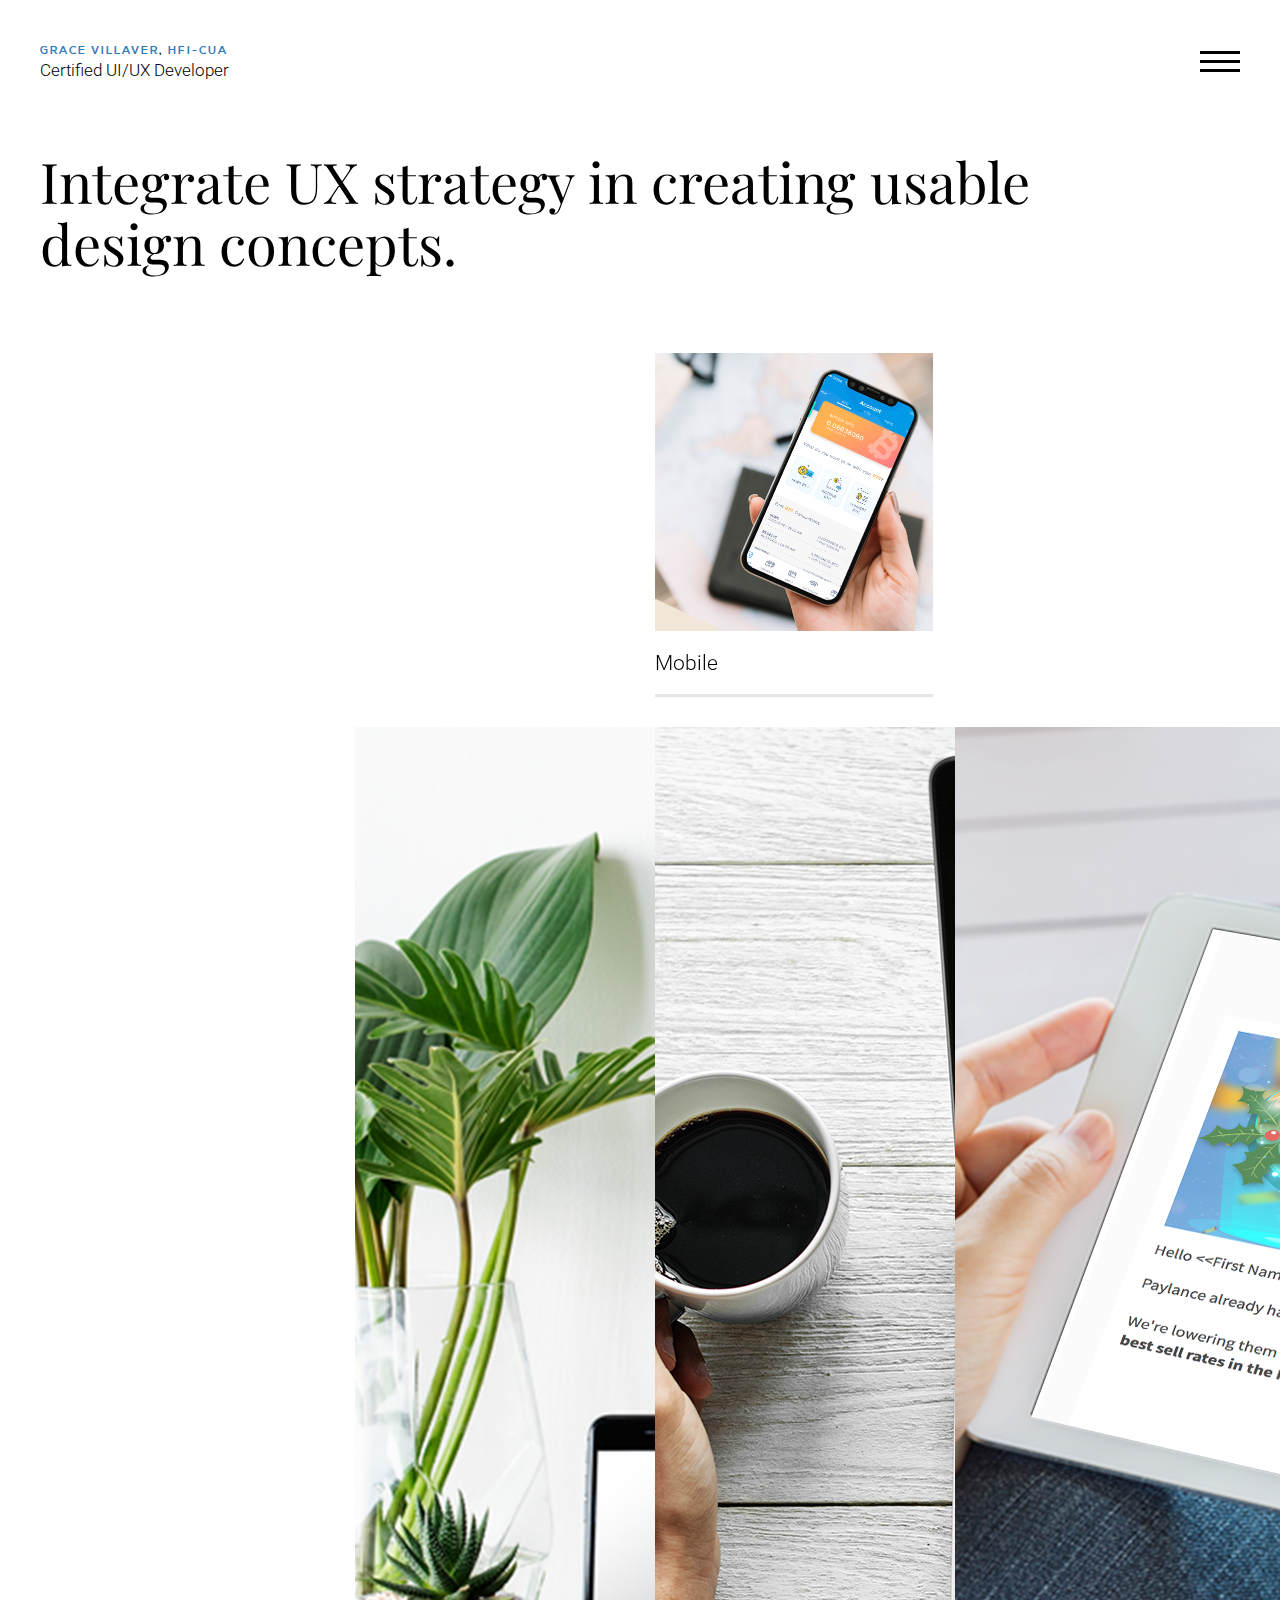
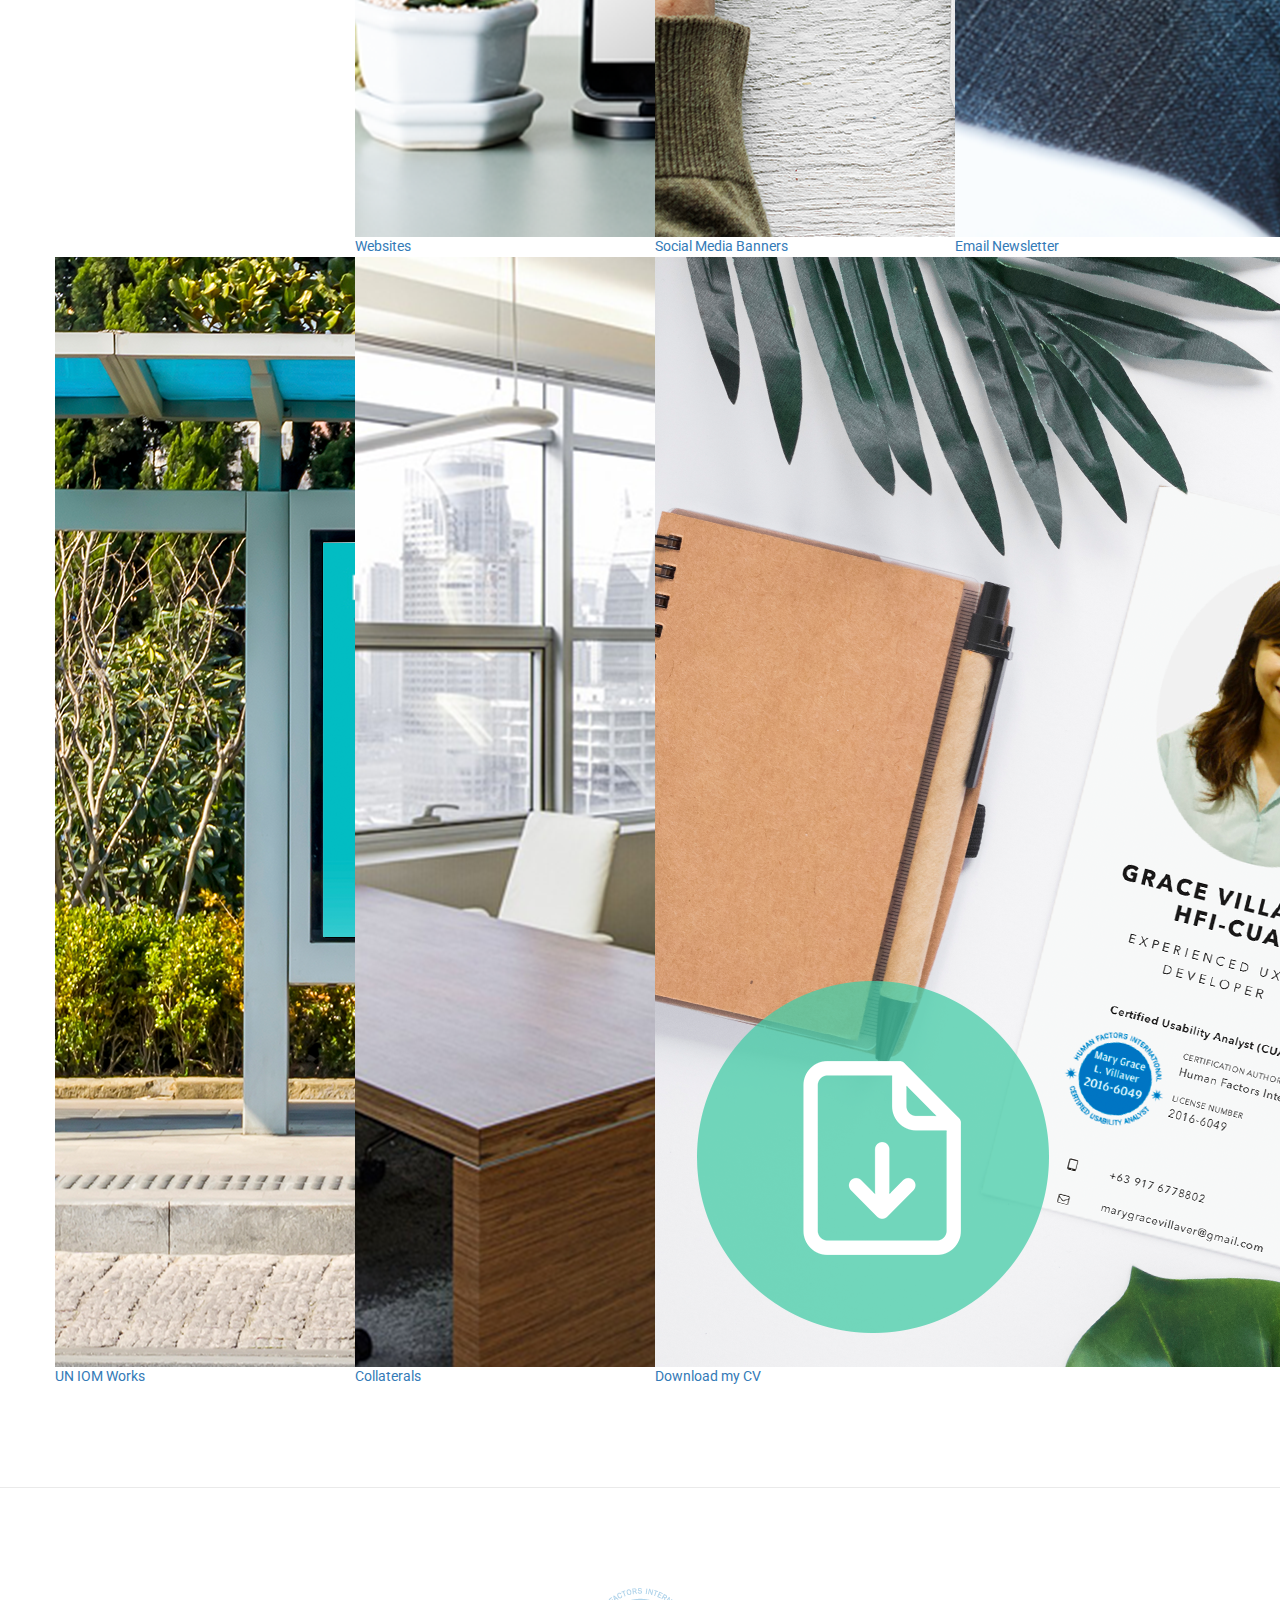
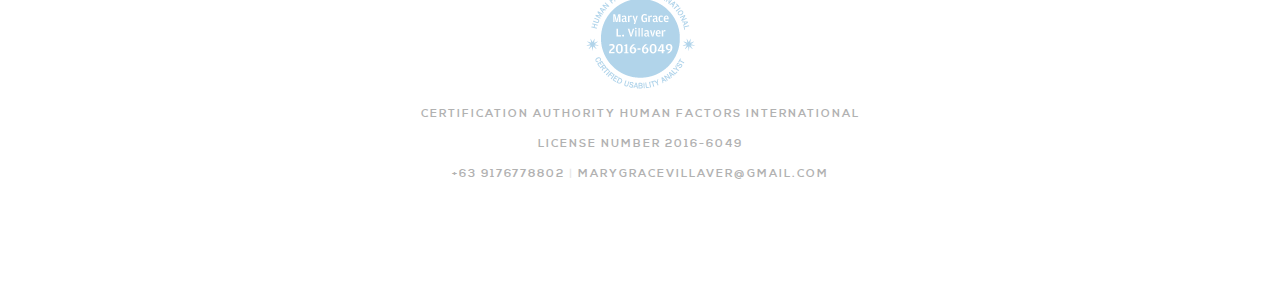
==== commit 0d94e425: "update" ====
--- a/index.html
+++ b/index.html
@@ -2,7 +2,7 @@
 <html>
 
 <head>
-  <title>Mary Grace Villaver - Portfolio</title>
+  <title>Grace Villaver - Portfolio</title>
   <meta name="viewport" content="width=device-width, initial-scale=1, maximum-scale=1">
   <meta charset="utf-8">
   <meta name="format-detection" content="telephone=no">
@@ -73,8 +73,8 @@
             </div>
           </a>
 
-          <a href="https://goo.gl/NF1tDr" class="item col-md-3 col-sm-6 col-xs-6 design lightbox" target="_blank">
-            <div class="inner">
+          <a href="https://goo.gl/NF1tDr" class="item col-md-3 col-sm-6 col-xs-6 artdirection"
+          target="_blank">
               <div class="thumb"><img alt="Mobile" src="images/portfolio/mobile.png"></div>
               <div class="caption">
                 <div class="title">Mobile</div>
@@ -111,7 +111,7 @@
     
           <a href="https://goo.gl/ynpqjy" class="item col-md-3 col-sm-6 col-xs-6 identity" target="_blank">
             <div class="inner">
-              <div class="thumb"><img alt="UN IOM Works" src="images/portfolio/08.png"></div>
+              <div class="thumb"><img alt="UN IOM Works" src="images/portfolio/iom.png"></div>
               <div class="caption">
                 <div class="title">UN IOM Works</div>
               </div>
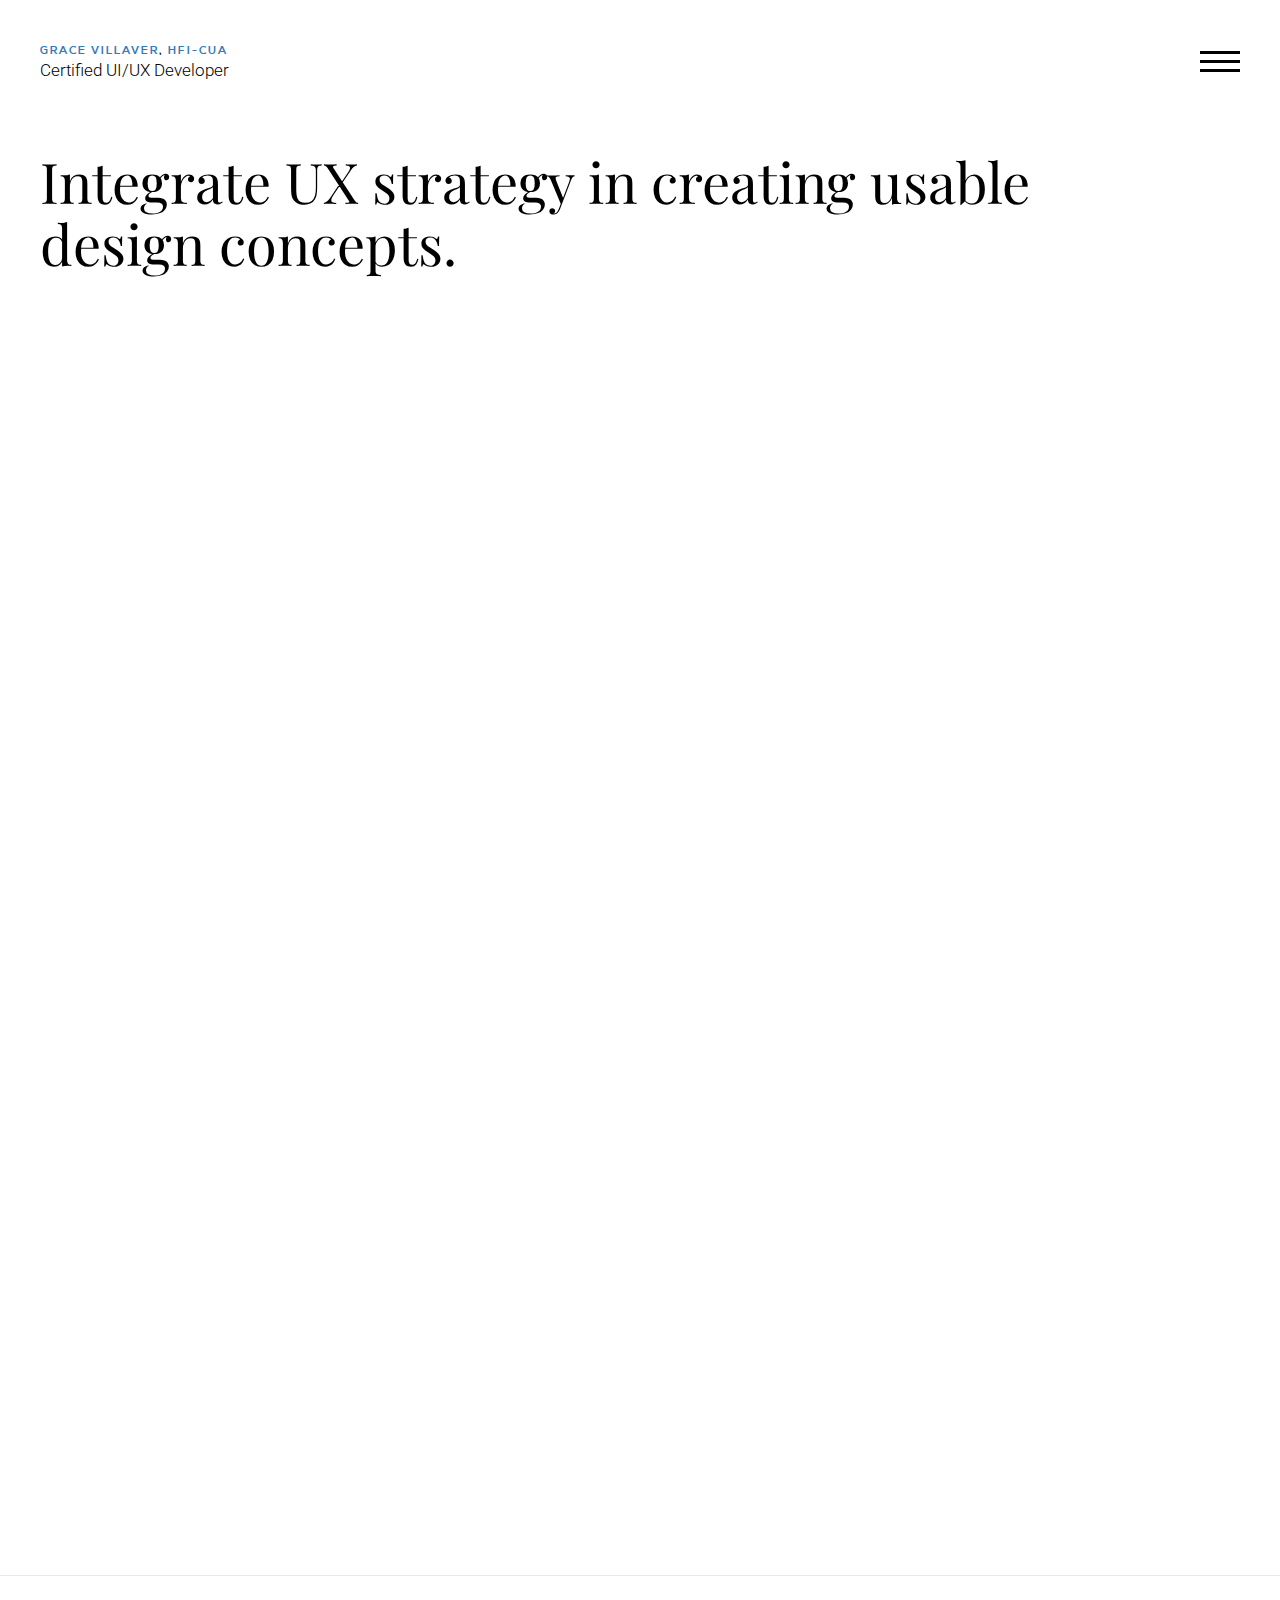
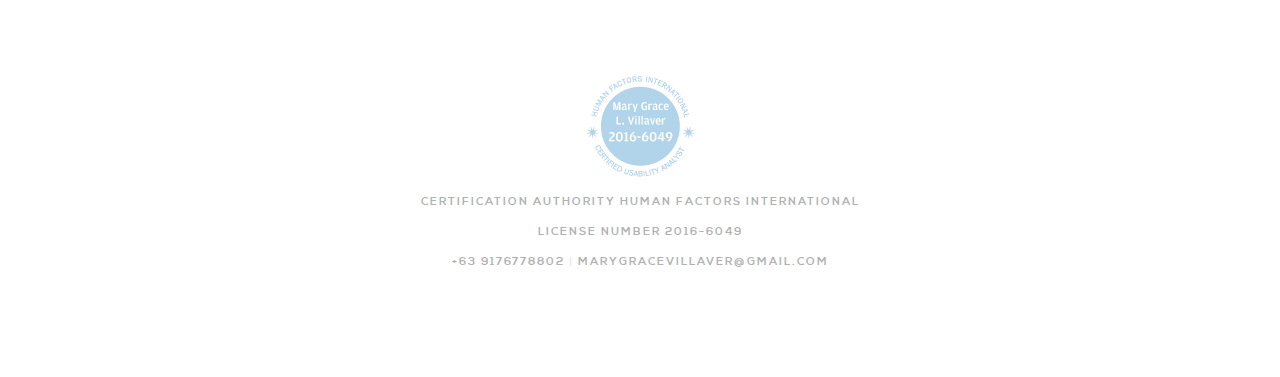
==== commit 3d79ce0d: "update" ====
--- a/index.html
+++ b/index.html
@@ -73,8 +73,8 @@
             </div>
           </a>
 
-          <a href="https://goo.gl/NF1tDr" class="item col-md-3 col-sm-6 col-xs-6 artdirection"
-          target="_blank">
+          <a href="https://goo.gl/NF1tDr" class="item col-md-3 col-sm-6 col-xs-6 artdirection" target="_blank">
+            <div class="inner">
               <div class="thumb"><img alt="Mobile" src="images/portfolio/mobile.png"></div>
               <div class="caption">
                 <div class="title">Mobile</div>
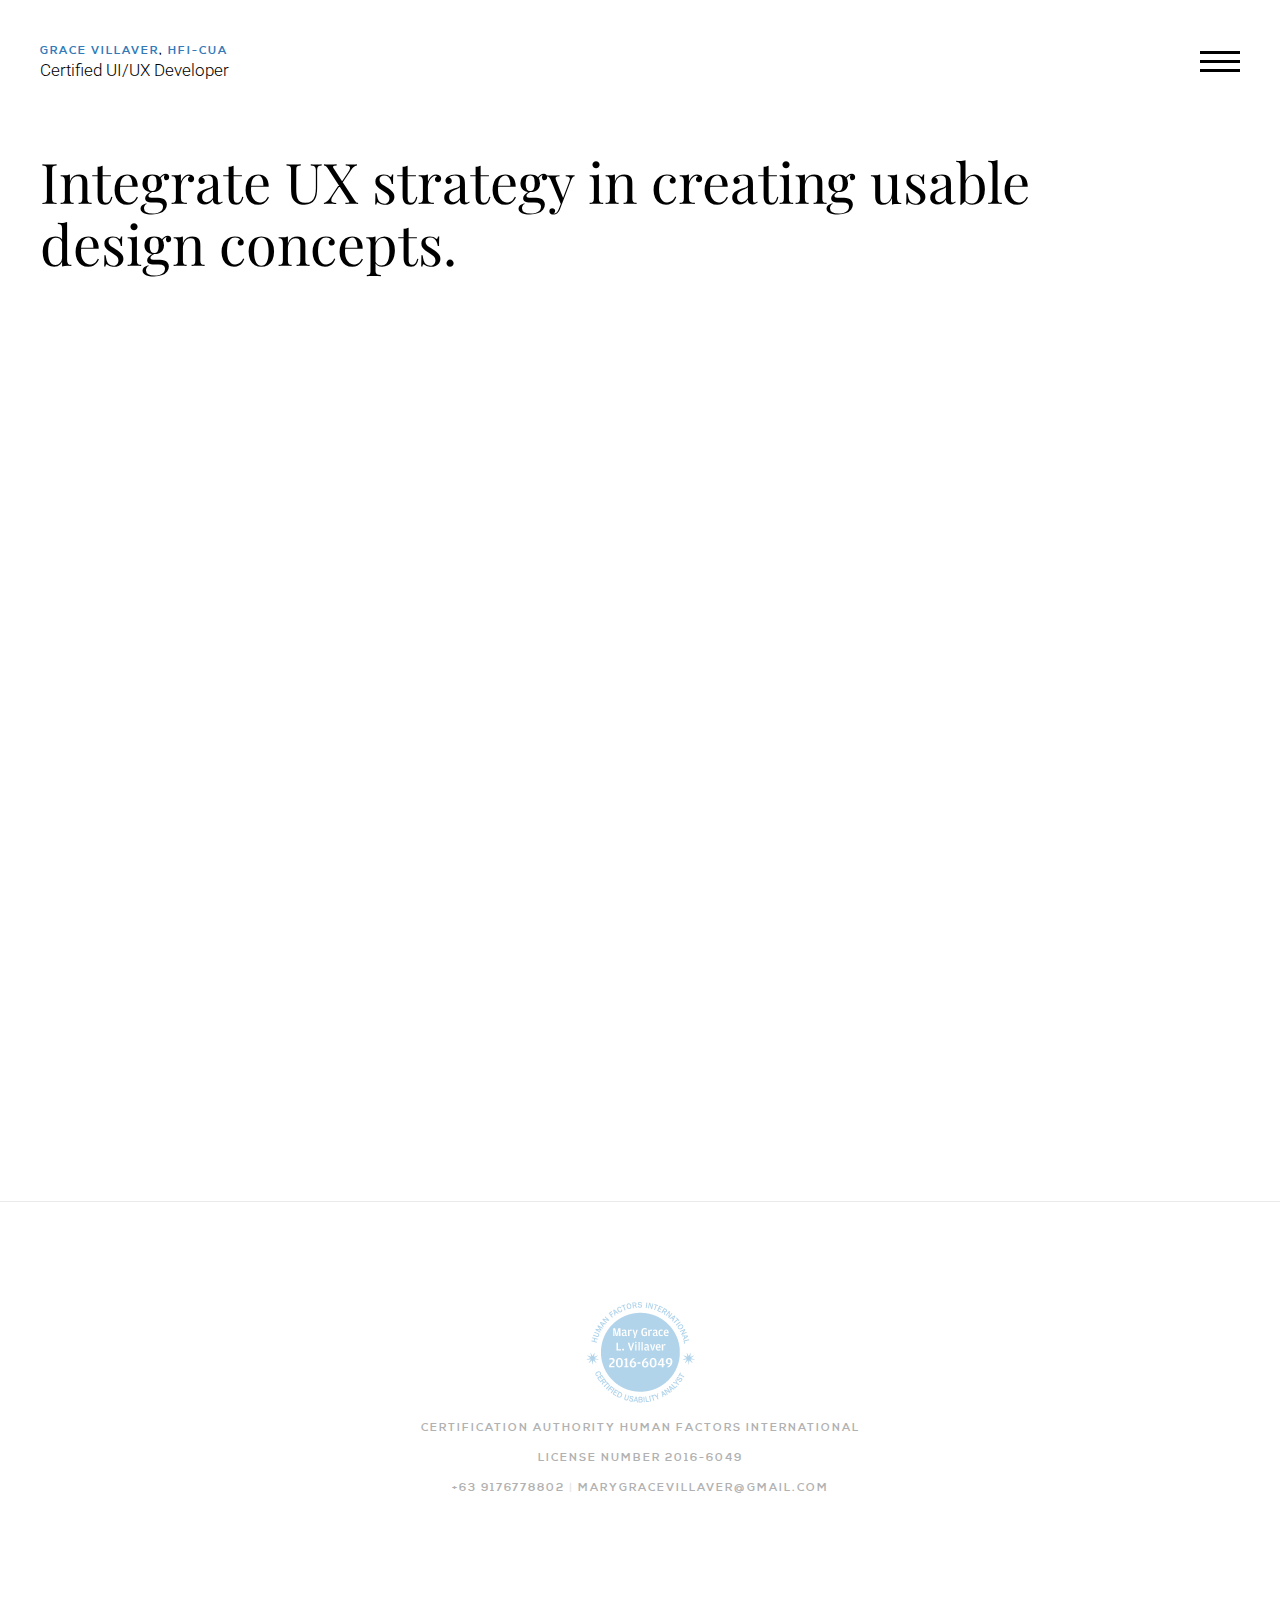
==== commit 29dd582e: "update" ====
--- a/index.html
+++ b/index.html
@@ -73,14 +73,14 @@
             </div>
           </a>
 
-          <a href="https://goo.gl/NF1tDr" class="item col-md-3 col-sm-6 col-xs-6 artdirection" target="_blank">
+          <!-- <a href="https://goo.gl/NF1tDr" class="item col-md-3 col-sm-6 col-xs-6 design lightbox" target="_blank">
             <div class="inner">
               <div class="thumb"><img alt="Mobile" src="images/portfolio/mobile.png"></div>
               <div class="caption">
                 <div class="title">Mobile</div>
               </div>
             </div>
-          </a>
+          </a> -->
           <a href="https://goo.gl/photos/QNAVKmdT2AStiPMP7" class="item col-md-3 col-sm-6 col-xs-6 artdirection"
             target="_blank">
             <div class="inner">
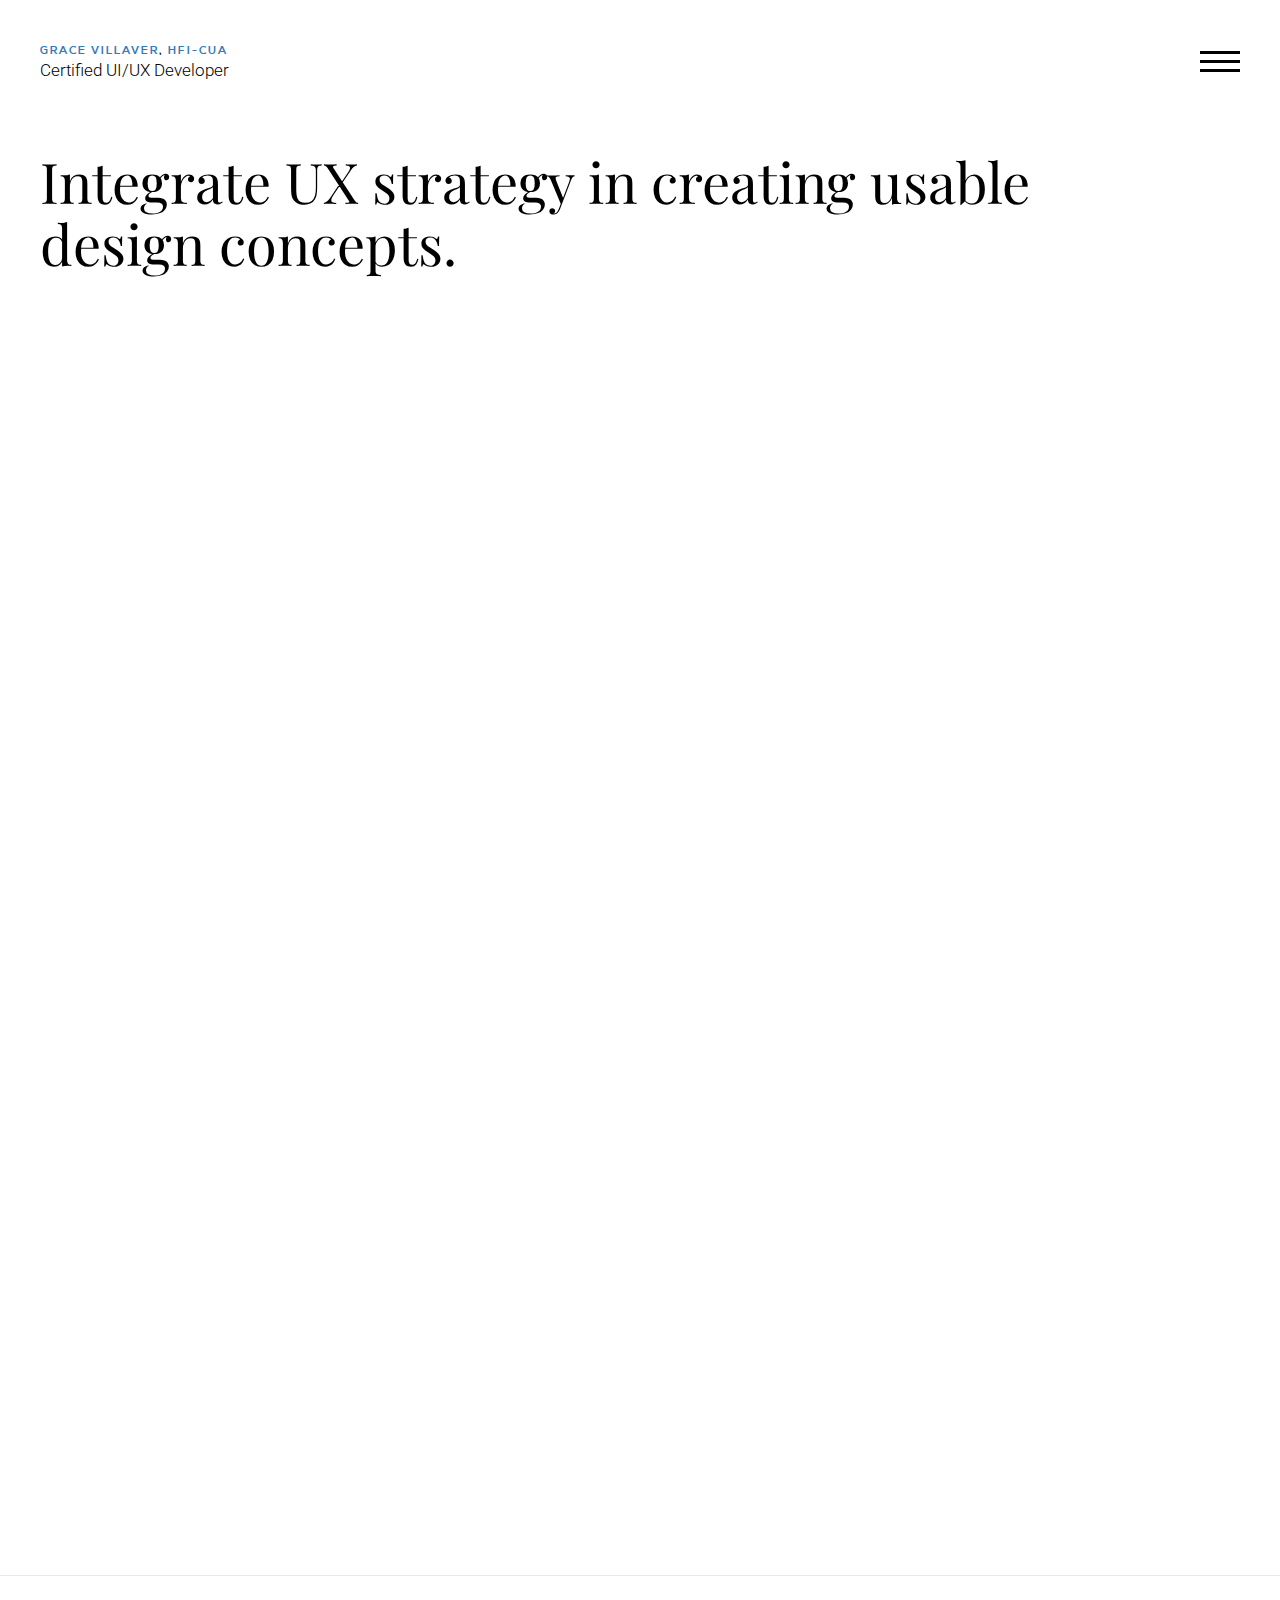
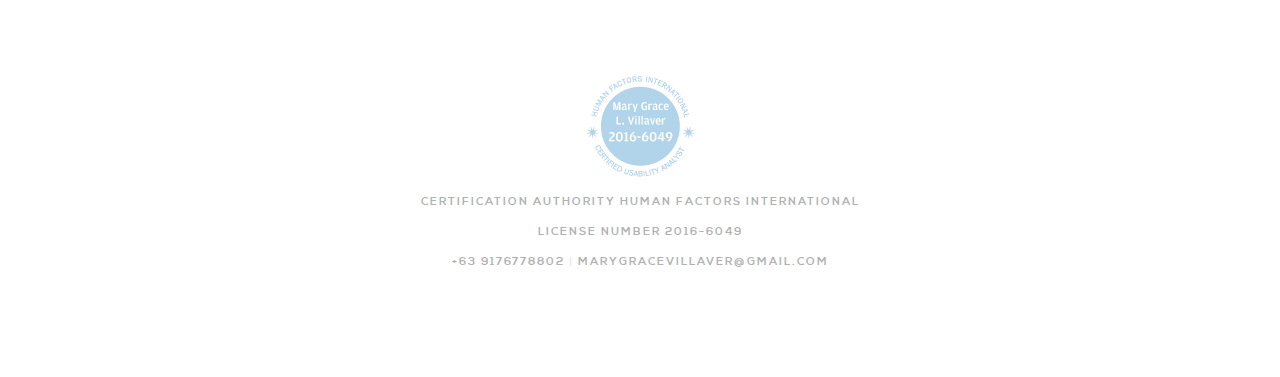
==== commit 2191d39b: "update" ====
--- a/index.html
+++ b/index.html
@@ -73,14 +73,15 @@
             </div>
           </a>
 
-          <!-- <a href="https://goo.gl/NF1tDr" class="item col-md-3 col-sm-6 col-xs-6 design lightbox" target="_blank">
+          <a href="https://goo.gl/NF1tDr" class="item col-md-3 col-sm-6 col-xs-6 design lightbox" target="_blank">
             <div class="inner">
               <div class="thumb"><img alt="Mobile" src="images/portfolio/mobile.png"></div>
               <div class="caption">
                 <div class="title">Mobile</div>
               </div>
             </div>
-          </a> -->
+          </a>
+
           <a href="https://goo.gl/photos/QNAVKmdT2AStiPMP7" class="item col-md-3 col-sm-6 col-xs-6 artdirection"
             target="_blank">
             <div class="inner">
